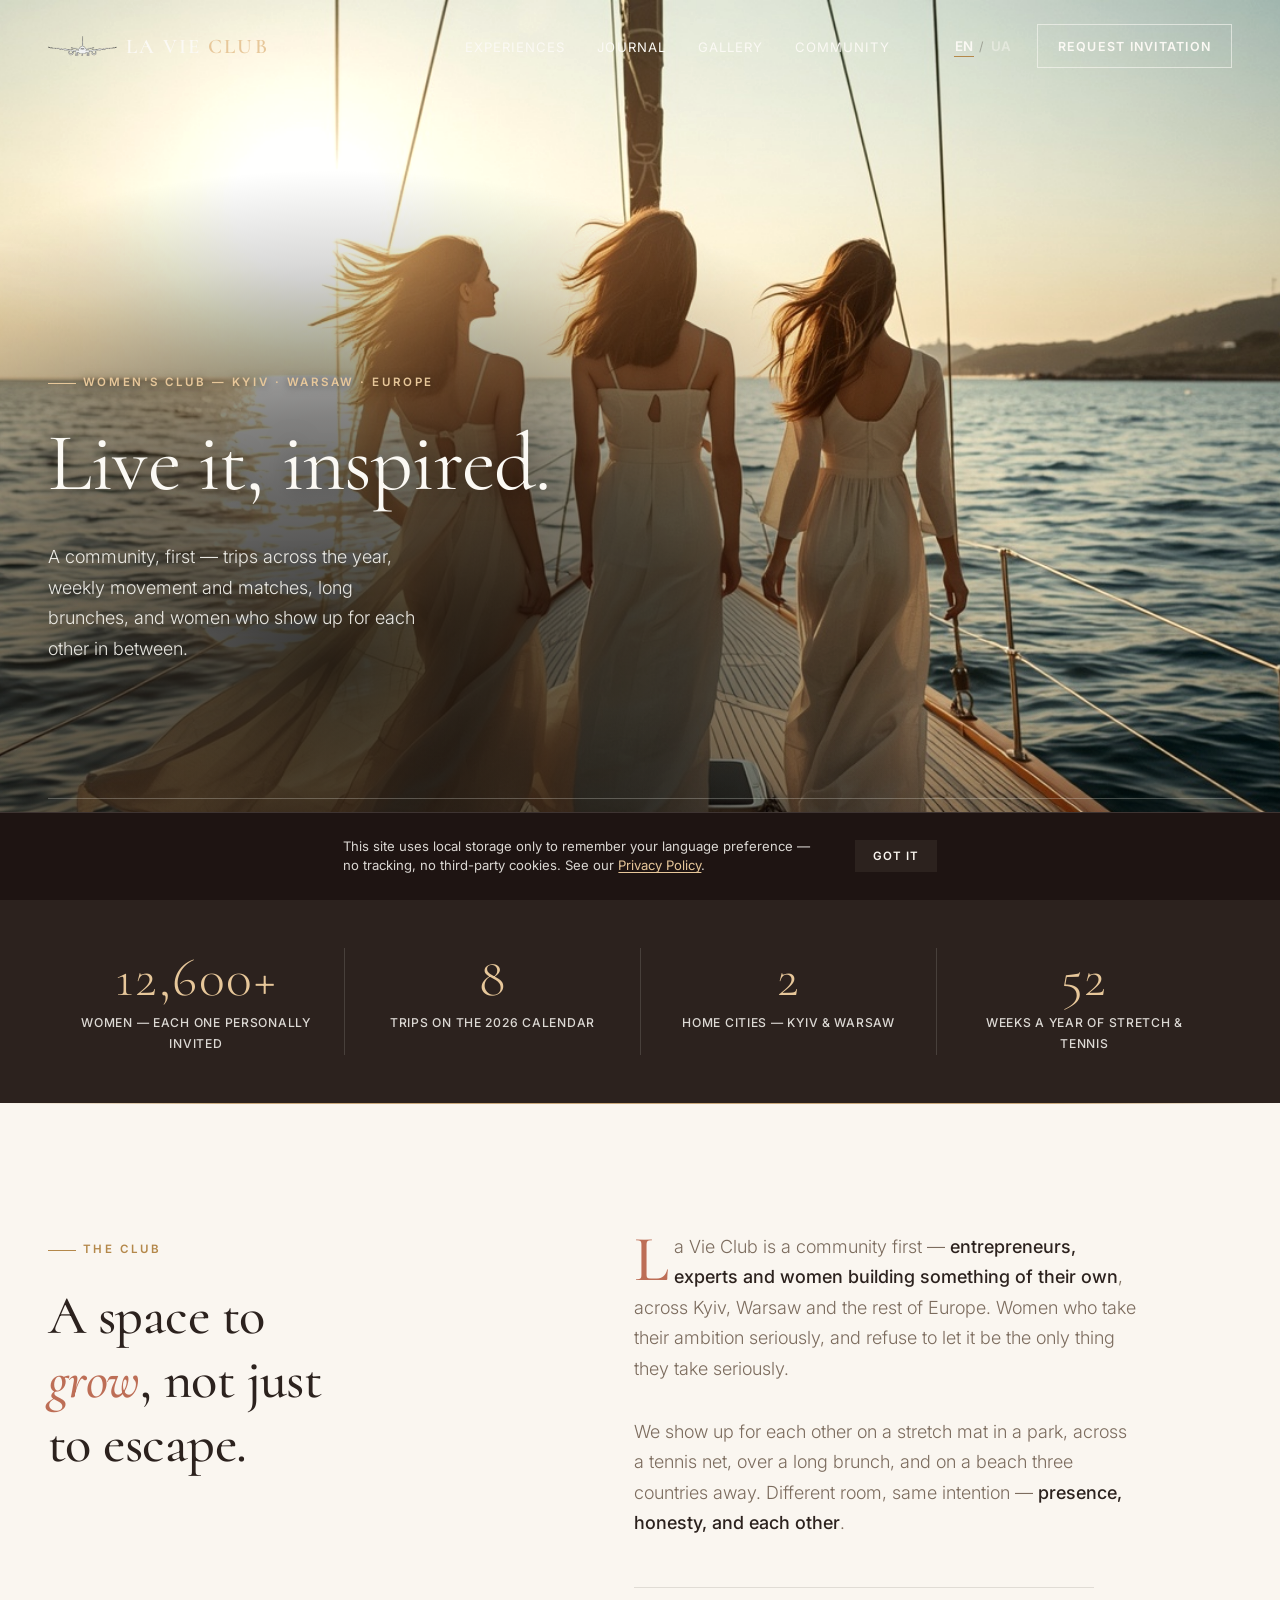
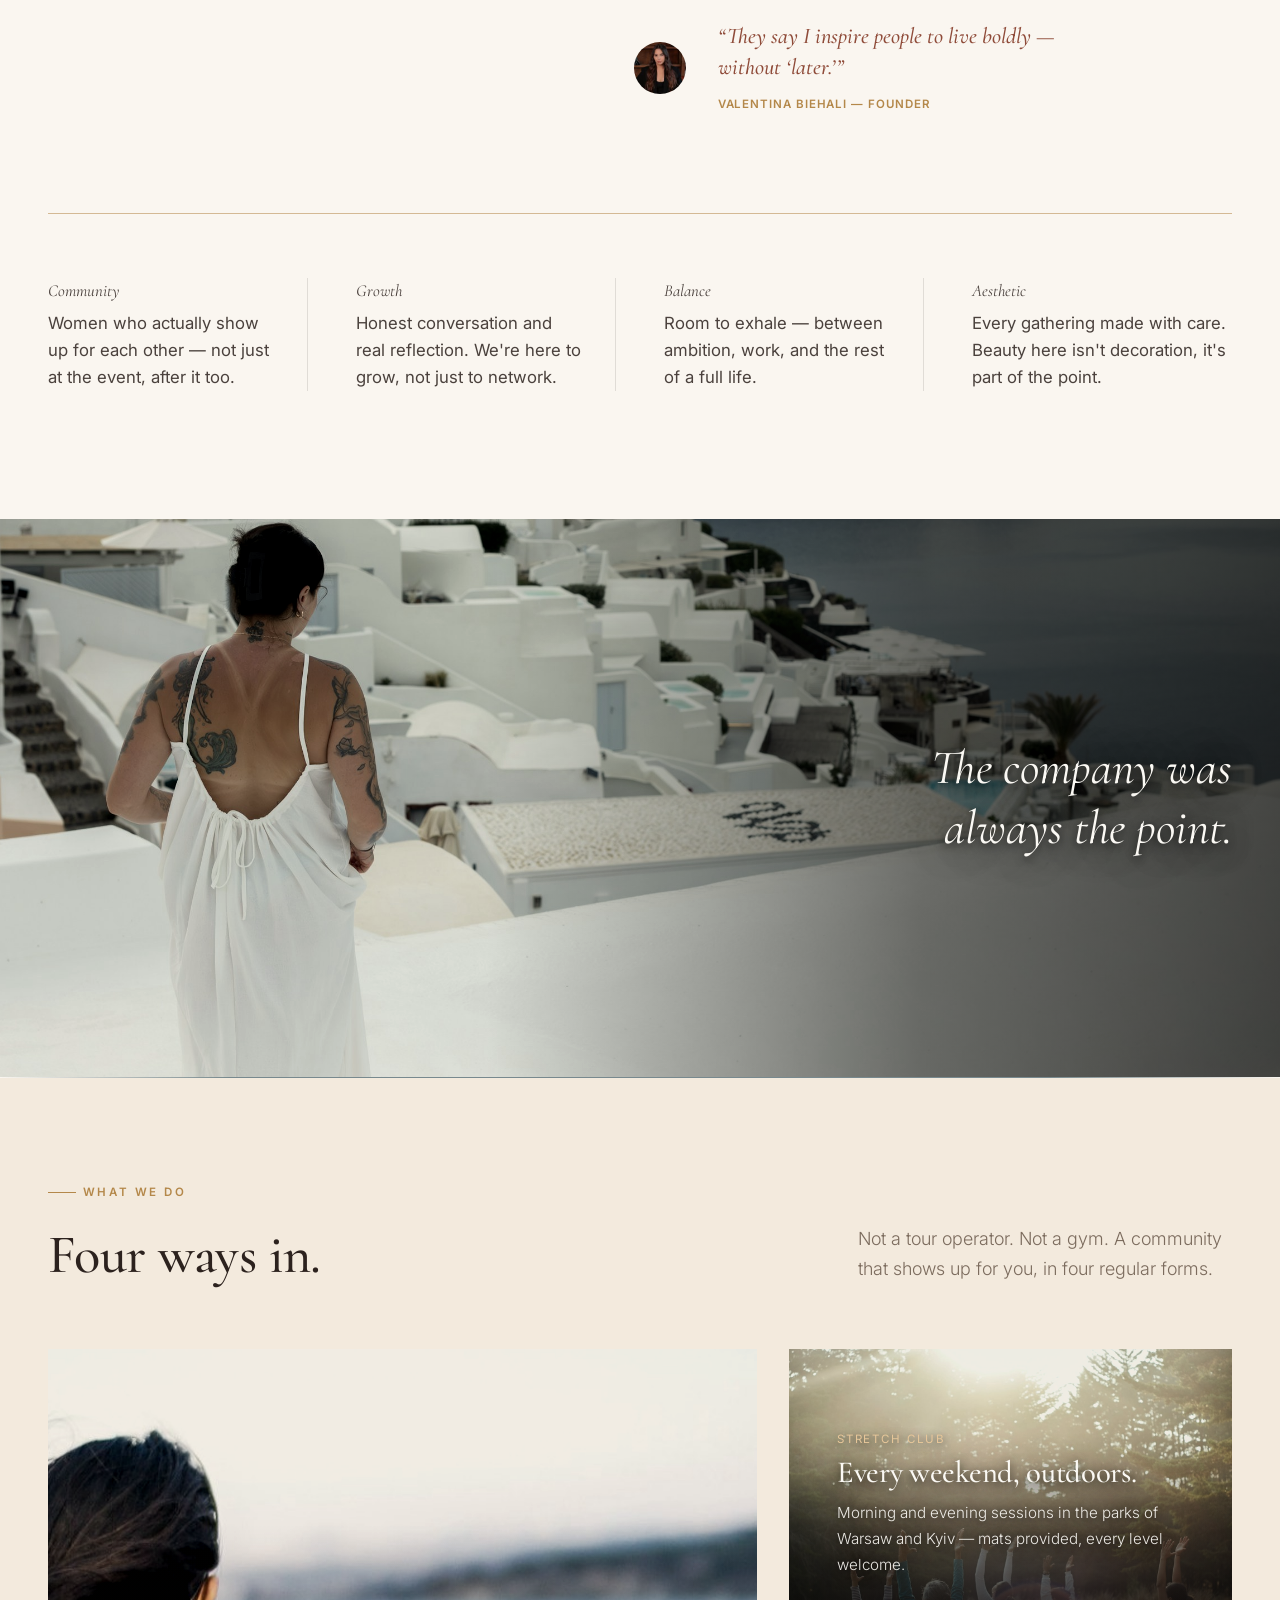
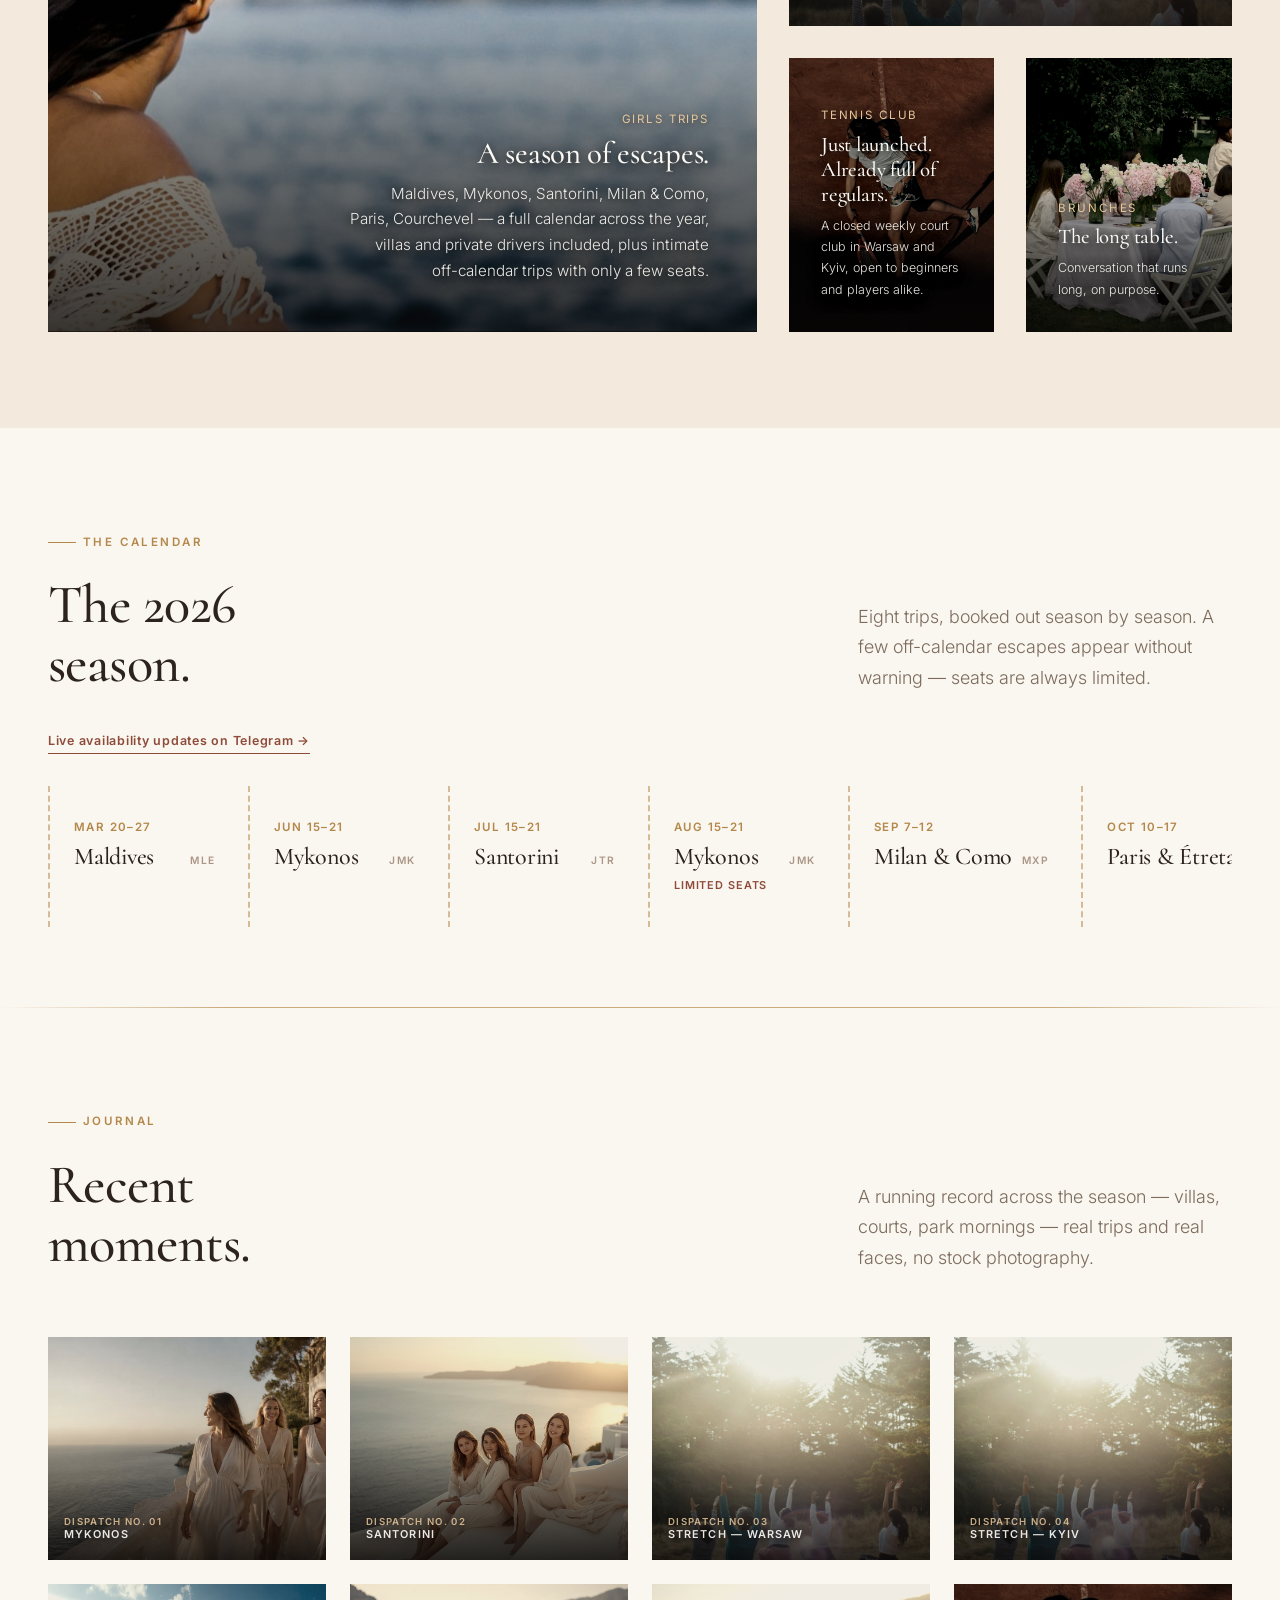
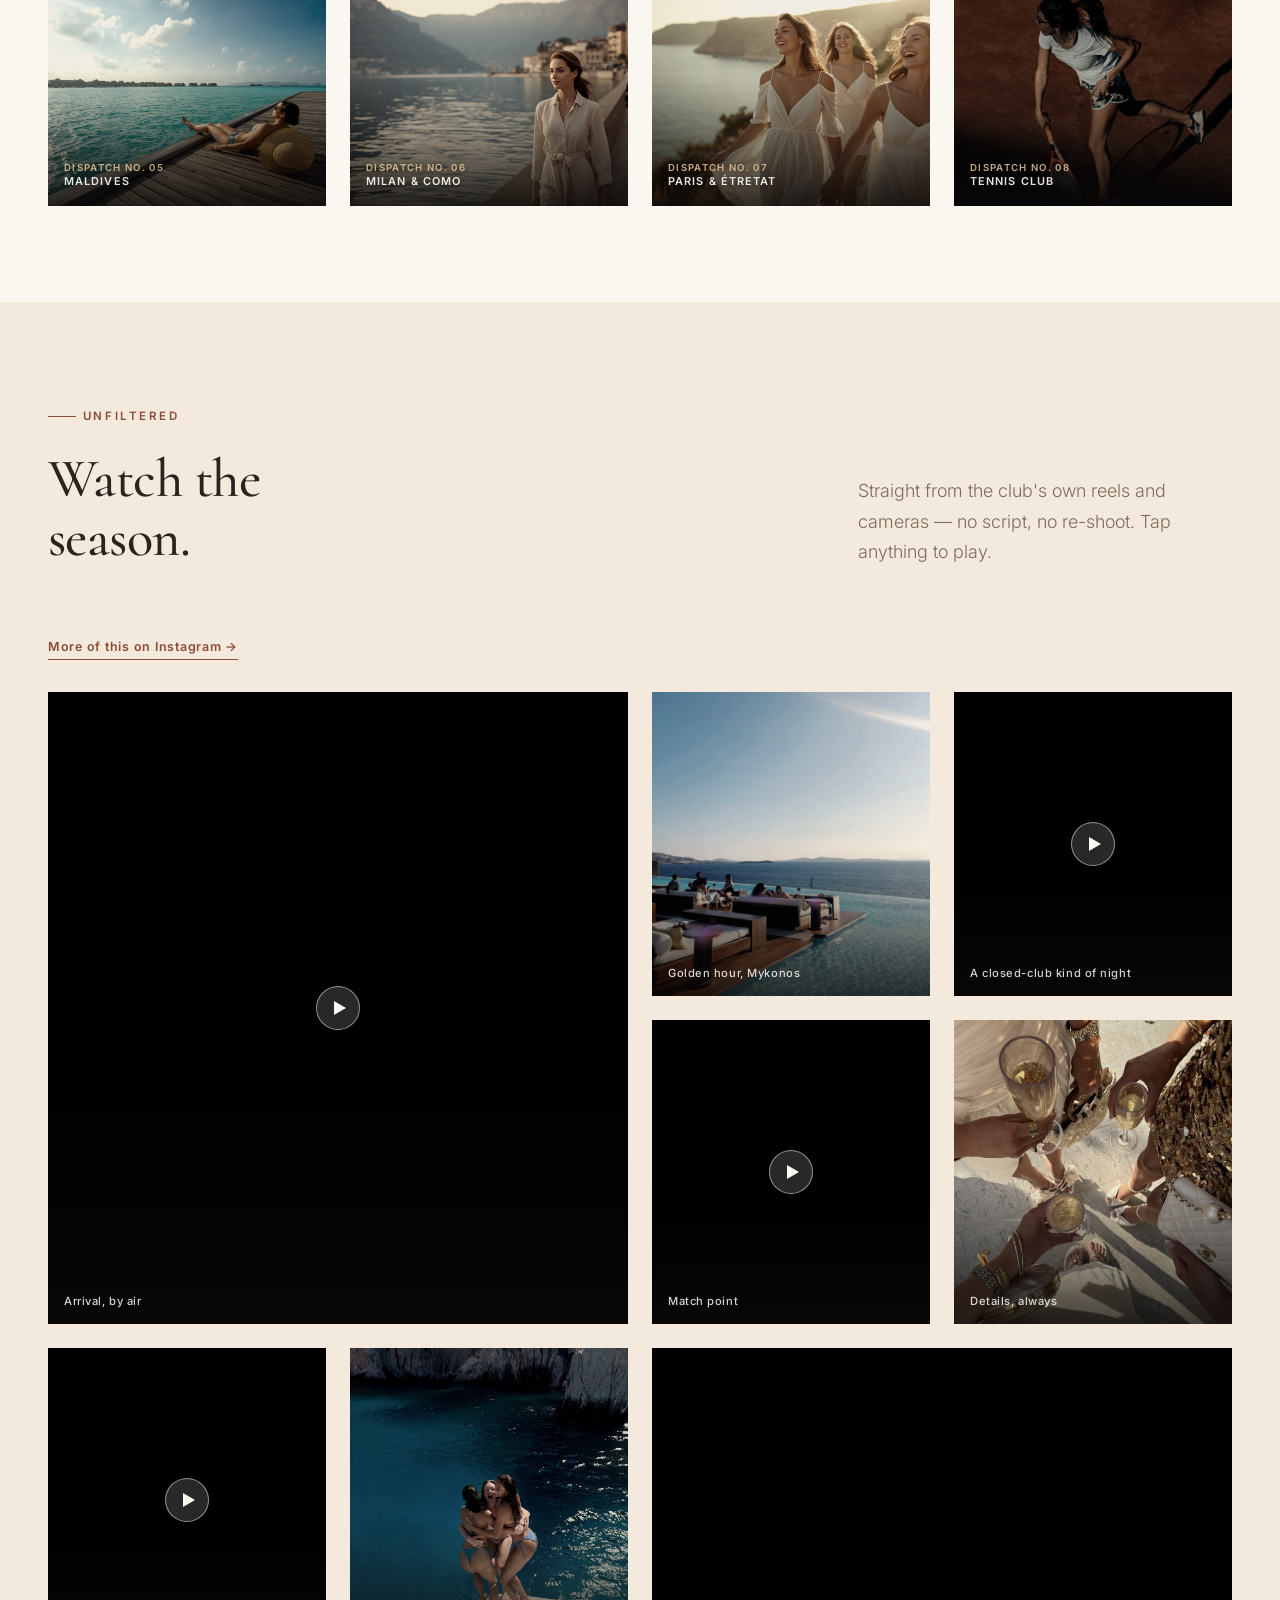
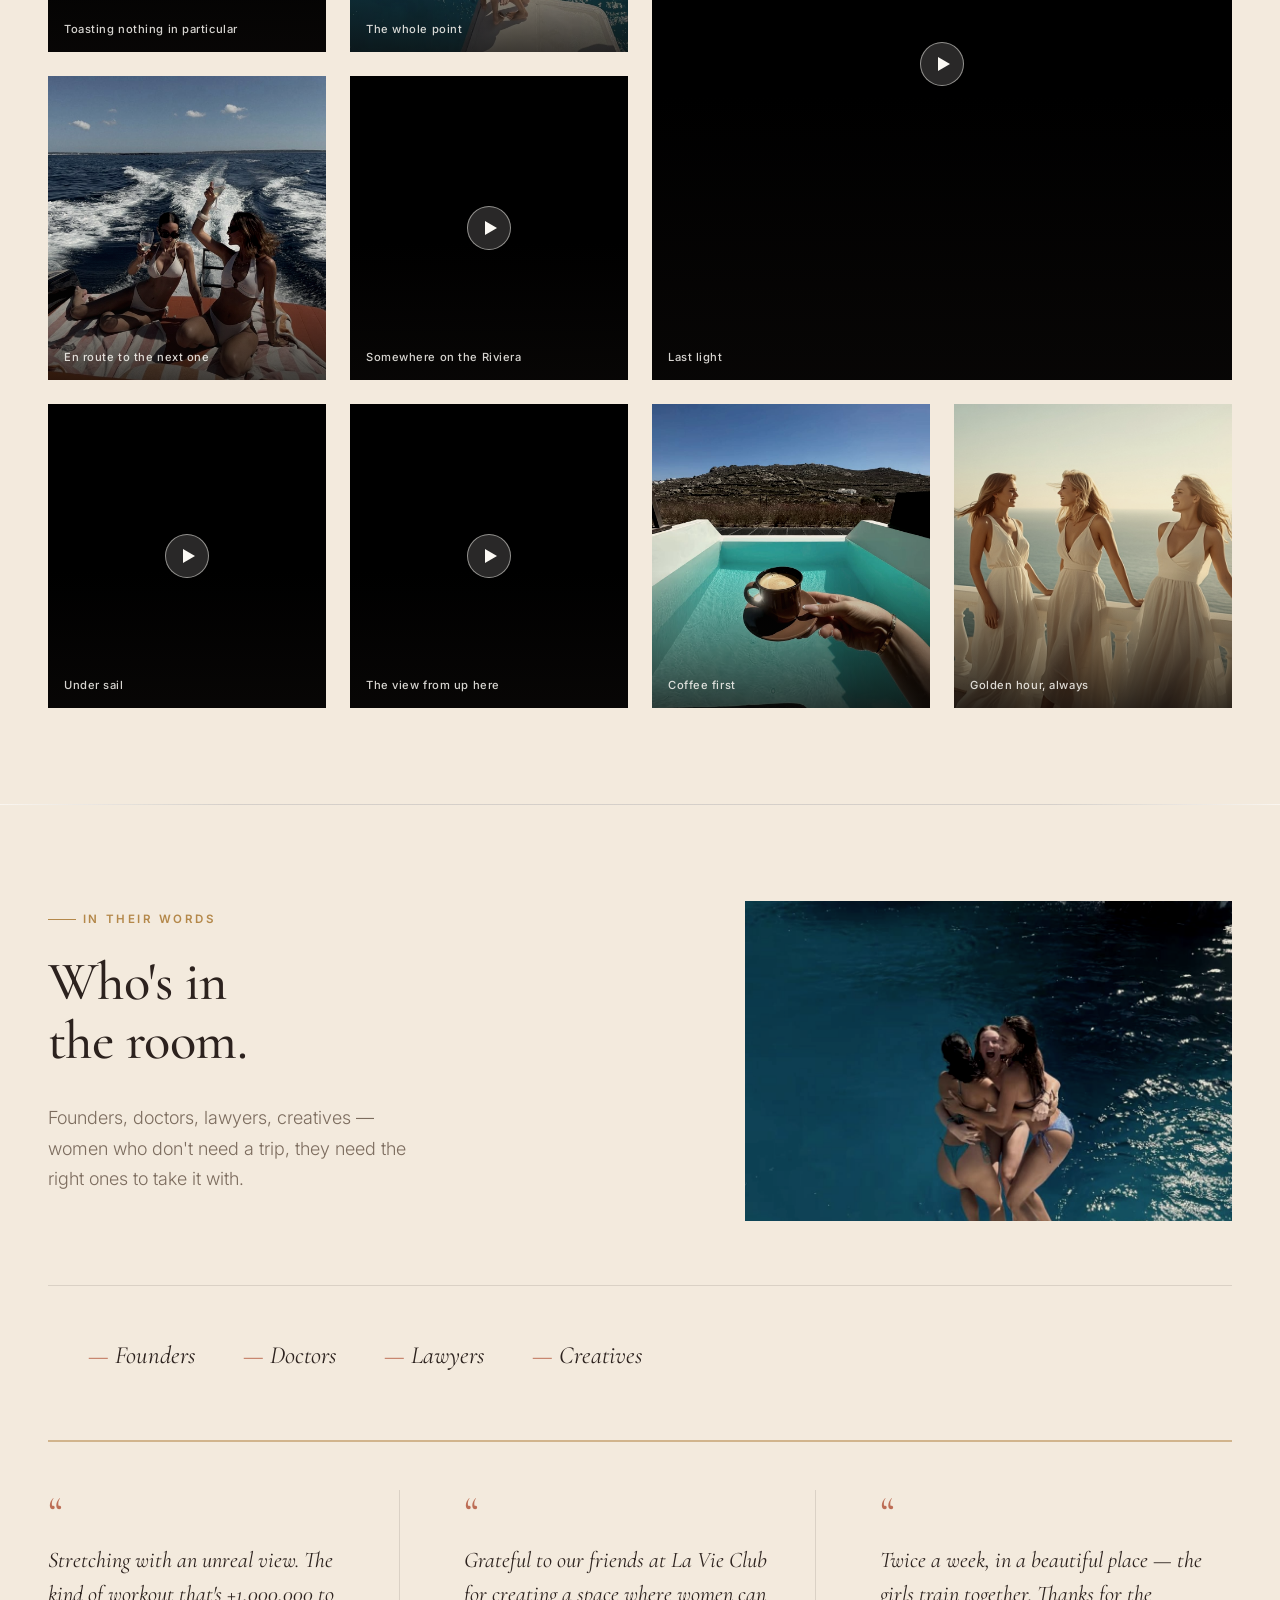
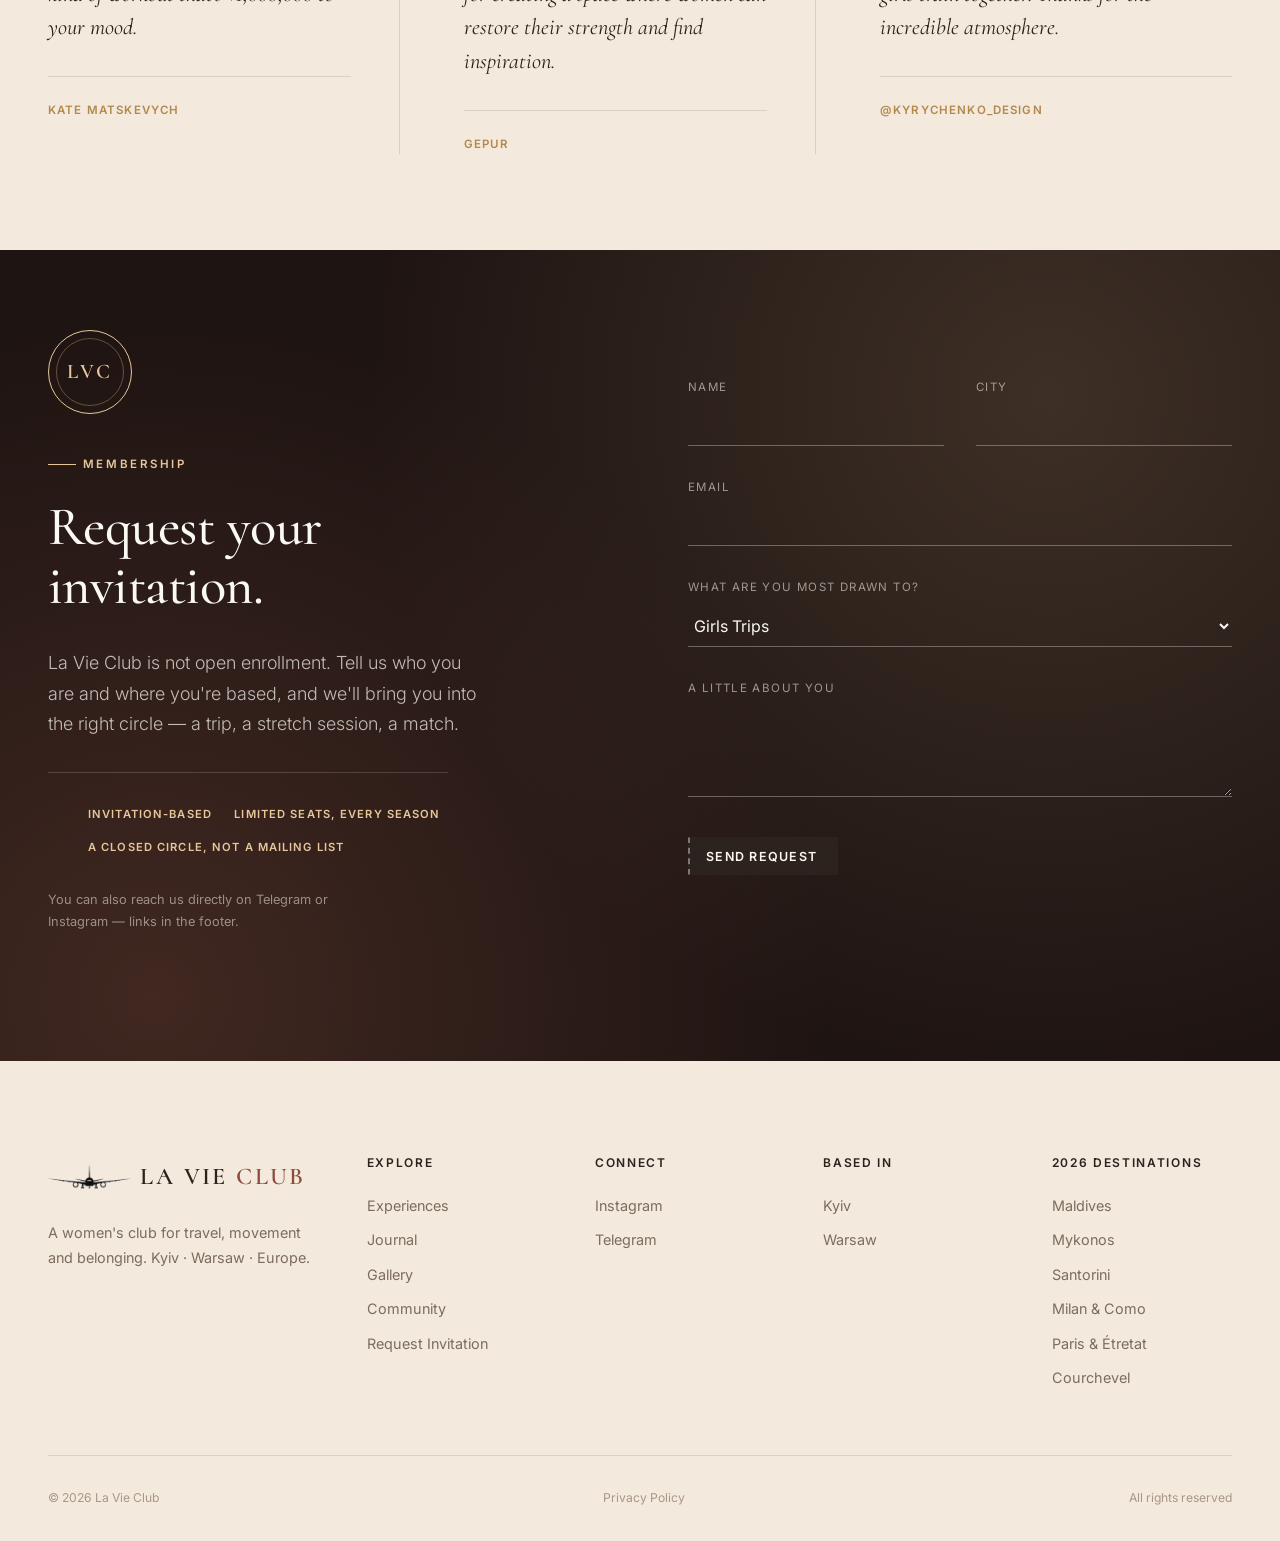
==== index.html @ d9280f55 "Replace placeholder testimonials with real quotes from public Instagram posts Sourced from three pub" ====
<!DOCTYPE html>
<html lang="en">
<head>
<meta charset="UTF-8">
<meta name="viewport" content="width=device-width, initial-scale=1.0">
<meta name="theme-color" content="#1E1412">
<title>La Vie Club — Women's Club for Travel, Movement & Belonging | Kyiv · Warsaw · Europe</title>
<meta name="description" content="La Vie Club is a private women's club for ambitious, style-conscious women across Kyiv, Warsaw and Europe — girls trips to Mykonos and the French Riviera, Stretch Club, Tennis Club and brunches. Request your invitation.">
<meta name="keywords" content="La Vie Club, women's club, girls trip, Mykonos travel, French Riviera trip, Stretch Club Warsaw, women's community Kyiv, women's travel club Europe">
<meta name="author" content="La Vie Club">
<link rel="canonical" href="https://lavieclub.com/">

<!-- Open Graph -->
<meta property="og:type" content="website">
<meta property="og:site_name" content="La Vie Club">
<meta property="og:title" content="La Vie Club — A Women's Club for Travel, Movement & Belonging">
<meta property="og:description" content="A private club for ambitious women across Kyiv, Warsaw and Europe. Girls trips, Stretch Club, Tennis Club, brunches — a life worth living, fully.">
<meta property="og:image" content="https://lavieclub.com/img/og-cover.jpg">
<meta property="og:image:width" content="1200">
<meta property="og:image:height" content="630">
<meta property="og:url" content="https://lavieclub.com/">
<meta property="og:locale" content="en_US">
<meta property="og:locale:alternate" content="uk_UA">

<!-- Twitter -->
<meta name="twitter:card" content="summary_large_image">
<meta name="twitter:title" content="La Vie Club — A Women's Club for Travel, Movement & Belonging">
<meta name="twitter:description" content="A private club for ambitious women across Kyiv, Warsaw and Europe. Girls trips, Stretch Club, Tennis Club, brunches.">
<meta name="twitter:image" content="https://lavieclub.com/img/og-cover.jpg">

<link rel="icon" type="image/png" href="img/favicon.png">

<link rel="preconnect" href="https://fonts.googleapis.com">
<link rel="preconnect" href="https://fonts.gstatic.com" crossorigin>
<link href="https://fonts.googleapis.com/css2?family=Cormorant:ital,wght@0,300;0,400;0,500;0,600;1,400;1,500&family=Inter:wght@300;400;500;600&display=swap" rel="stylesheet">
<link rel="stylesheet" href="assets/css/style.css">

<script type="application/ld+json">
{
  "@context": "https://schema.org",
  "@type": "Organization",
  "name": "La Vie Club",
  "url": "https://lavieclub.com/",
  "logo": "https://lavieclub.com/img/favicon.png",
  "image": "https://lavieclub.com/img/og-cover.jpg",
  "sameAs": [
    "https://www.instagram.com/lavie__club/",
    "https://t.me/lavietravel"
  ],
  "description": "A private women's club for travel, movement and community across Kyiv, Warsaw and Europe.",
  "areaServed": ["Kyiv", "Warsaw", "Europe"]
}
</script>
</head>
<body>

<div class="page-loader" id="pageLoader" aria-hidden="true">
  <img class="page-loader-mark" src="img/logo-mark.png" alt="">
</div>

<a class="sr-only" href="#main">Skip to content</a>

<header class="site-header is-hero-dark" id="siteHeader">
 <div class="header-inner">
  <a href="#main" class="logo"><img class="logo-mark" src="img/logo-mark.png" alt=""><span class="logo-text">LA VIE <em>CLUB</em></span></a>
  <div class="header-group">
    <nav class="main-nav">
      <ul class="nav-links">
        <li><a class="nav-link" href="#experiences" data-i18n="nav.experiences">Experiences</a></li>
        <li><a class="nav-link" href="#journal" data-i18n="nav.journal">Journal</a></li>
        <li><a class="nav-link" href="#gallery" data-i18n="nav.gallery">Gallery</a></li>
        <li><a class="nav-link" href="#community" data-i18n="nav.community">Community</a></li>
      </ul>
    </nav>
    <div class="header-right">
      <div class="lang-toggle">
        <button type="button" data-lang="en" class="active">EN</button>
        <span class="lang-sep">/</span>
        <button type="button" data-lang="ua">UA</button>
      </div>
      <a href="#join" class="btn magnetic" data-i18n="nav.join">Request Invitation</a>
      <button class="nav-toggle" id="navToggle" aria-label="Menu" aria-expanded="false"><span></span></button>
    </div>
  </div>
 </div>
</header>

<div class="mobile-nav" id="mobileNav">
  <a href="#experiences" data-i18n="nav.experiences">Experiences</a>
  <a href="#journal" data-i18n="nav.journal">Journal</a>
  <a href="#gallery" data-i18n="nav.gallery">Gallery</a>
  <a href="#community" data-i18n="nav.community">Community</a>
  <a href="#join" class="btn" data-i18n="nav.join">Request Invitation</a>
</div>

<main id="main">

  <!-- ============================ HERO ============================ -->
  <section class="hero">
    <div class="hero-media" id="heroMedia">
      <video id="heroVideo" class="hero-video" autoplay muted loop playsinline preload="auto" poster="img/hero-poster.jpg">
        <source media="(min-width: 769px)" src="img/video/beach-walk-friends-desktop.mp4" type="video/mp4">
        <source src="img/video/beach-walk-friends-mobile.mp4" type="video/mp4">
      </video>
      <img class="hero-photo" id="heroPhoto" src="img/hero-poster.jpg" alt="">
    </div>
    <div class="hero-content reveal-stagger">
      <p class="eyebrow reveal" style="--i:0" data-i18n="hero.eyebrow">Women's Club — Kyiv · Warsaw · Europe</p>
      <h1 class="reveal" style="--i:1" data-i18n="hero.headline">Live it, inspired.</h1>
      <p class="hero-sub reveal" style="--i:2" data-i18n="hero.sub">A community, first — trips across the year, weekly movement and matches, long brunches, and women who show up for each other in between.</p>
      <div class="hero-foot reveal" style="--i:3">
        <p class="hero-locations" data-i18n="hero.locations">Mykonos · Santorini · Maldives · Milan &amp; Como · Paris · Courchevel · Warsaw · Kyiv</p>
        <div class="scroll-cue"><span data-i18n="hero.scroll">Scroll</span><span class="line"></span></div>
      </div>
    </div>
  </section>

  <!-- ============================ STATS ============================ -->
  <section class="stats">
    <div class="wrap stats-row">
      <div class="stat reveal"><span class="stat-num">12,600+</span><span class="stat-label" data-i18n="stats.members">women in the community</span></div>
      <div class="stat reveal"><span class="stat-num">8</span><span class="stat-label" data-i18n="stats.trips">trips on the 2026 calendar</span></div>
      <div class="stat reveal"><span class="stat-num">2</span><span class="stat-label" data-i18n="stats.cities">home cities — Kyiv &amp; Warsaw</span></div>
      <div class="stat reveal"><span class="stat-num">52</span><span class="stat-label" data-i18n="stats.weeks">weeks a year of Stretch &amp; Tennis</span></div>
    </div>
  </section>

  <hr class="horizon">

  <!-- ============================ MANIFESTO ============================ -->
  <section class="manifesto">
    <div class="wrap manifesto-grid">
      <div class="manifesto-head reveal">
        <p class="eyebrow" data-i18n="manifesto.eyebrow">The Club</p>
        <h2 data-i18n="manifesto.heading">A space to <span class="italic accent">grow</span>, not just to escape.</h2>
      </div>
      <div class="manifesto-body">
        <p class="reveal" data-i18n="manifesto.p1">La Vie Club is a community first — <strong>entrepreneurs, experts and women building something of their own</strong>, across Kyiv, Warsaw and the rest of Europe. Women who take their ambition seriously, and refuse to let it be the only thing they take seriously.</p>
        <p class="reveal" data-i18n="manifesto.p2">We show up for each other on a stretch mat in a park, across a tennis net, over a long brunch, and on a beach three countries away. Different room, same intention — <strong>presence, honesty, and each other</strong>.</p>
        <div class="founder-note reveal">
          <img src="img/founder-valentina.jpg" alt="Valentina Biehali" loading="lazy" decoding="async">
          <div>
            <p class="founder-quote" data-i18n="manifesto.founderQuote">"They say I inspire people to live boldly — without 'later.'"</p>
            <span class="founder-name">Valentina Biehali <span data-i18n="manifesto.founderRole">— Founder</span></span>
          </div>
        </div>
      </div>
    </div>

    <div class="wrap">
      <div class="pillars reveal">
        <div class="pillar">
          <p class="pillar-label" data-i18n="manifesto.pillar1.label">Community</p>
          <p data-i18n="manifesto.pillar1.desc">Women who actually show up for each other — not just at the event, after it too.</p>
        </div>
        <div class="pillar">
          <p class="pillar-label" data-i18n="manifesto.pillar2.label">Growth</p>
          <p data-i18n="manifesto.pillar2.desc">Honest conversation and real reflection. We're here to grow, not just to network.</p>
        </div>
        <div class="pillar">
          <p class="pillar-label" data-i18n="manifesto.pillar3.label">Balance</p>
          <p data-i18n="manifesto.pillar3.desc">Room to exhale — between ambition, work, and the rest of a full life.</p>
        </div>
        <div class="pillar">
          <p class="pillar-label" data-i18n="manifesto.pillar4.label">Aesthetic</p>
          <p data-i18n="manifesto.pillar4.desc">Every gathering made with care. Beauty here isn't decoration, it's part of the point.</p>
        </div>
      </div>
    </div>
  </section>

  <!-- ============================ STATEMENT ============================ -->
  <section class="statement" id="statementSection">
    <img class="real-photo" id="statementPhoto" loading="lazy" decoding="async" src="img/statement-santorini.jpg" alt="">
    <div class="statement-inner">
      <p class="reveal" data-i18n="statement.line">The company was always the point.</p>
    </div>
  </section>

  <hr class="horizon dusk">

  <!-- ============================ EXPERIENCES ============================ -->
  <section class="experiences" id="experiences">
    <div class="wrap">
      <div class="section-head reveal">
        <div>
          <p class="eyebrow" data-i18n="experiences.eyebrow">What we do</p>
          <h2 data-i18n="experiences.heading">Four ways in.</h2>
        </div>
        <p class="lead" data-i18n="experiences.lead">Not a tour operator. Not a gym. A community that shows up for you, in four regular forms.</p>
      </div>

      <div class="exp-grid">
        <article class="exp-card exp-card--main reveal">
          <img class="real-photo" loading="lazy" decoding="async" src="img/exp-girlstrips.jpg" alt="" data-i18n-alt="exp.trips.alt">
          <div class="placeholder is-hidden"><span class="placeholder-label" data-i18n="exp.trips.photo">Photo pending — Mykonos, girls trip</span></div>
          <span class="exp-card-arrow" aria-hidden="true"></span>
          <div class="exp-card-body">
            <span class="exp-eyebrow" data-i18n="exp.trips.eyebrow">Girls Trips</span>
            <h3 data-i18n="exp.trips.title">A season of escapes.</h3>
            <p data-i18n="exp.trips.desc">Maldives, Mykonos, Santorini, Milan &amp; Como, Paris, Courchevel — a full calendar across the year, villas and private drivers included, plus intimate off-calendar trips with only a few seats.</p>
          </div>
        </article>

        <div class="exp-side">
          <article class="exp-card exp-card--a reveal">
            <img class="real-photo" loading="lazy" decoding="async" src="img/exp-stretch.jpg" alt="" data-i18n-alt="exp.stretch.alt">
            <span class="exp-card-arrow" aria-hidden="true"></span>
            <div class="exp-card-body">
              <span class="exp-eyebrow" data-i18n="exp.stretch.eyebrow">Stretch Club</span>
              <h3 data-i18n="exp.stretch.title">Every weekend, outdoors.</h3>
              <p data-i18n="exp.stretch.desc">Morning and evening sessions in the parks of Warsaw and Kyiv — mats provided, every level welcome.</p>
            </div>
          </article>

          <div class="exp-side-row">
            <article class="exp-card exp-card--b reveal">
              <img class="real-photo" loading="lazy" decoding="async" src="img/exp-tennis.jpg" alt="" data-i18n-alt="exp.tennis.alt">
              <span class="exp-card-arrow" aria-hidden="true"></span>
              <div class="exp-card-body">
                <span class="exp-eyebrow" data-i18n="exp.tennis.eyebrow">Tennis Club</span>
                <h3 data-i18n="exp.tennis.title">Just launched. Already full of regulars.</h3>
                <p data-i18n="exp.tennis.desc">A closed weekly court club in Warsaw and Kyiv, open to beginners and players alike.</p>
              </div>
            </article>

            <article class="exp-card exp-card--c reveal">
              <img class="real-photo" loading="lazy" decoding="async" src="img/exp-brunch.jpg" alt="" data-i18n-alt="exp.brunch.alt">
              <span class="exp-card-arrow" aria-hidden="true"></span>
              <div class="exp-card-body">
                <span class="exp-eyebrow" data-i18n="exp.brunch.eyebrow">Brunches</span>
                <h3 data-i18n="exp.brunch.title">The long table.</h3>
                <p data-i18n="exp.brunch.desc">Conversation that runs long, on purpose.</p>
              </div>
            </article>
          </div>
        </div>
      </div>
    </div>
  </section>

  <!-- ============================ SEASON ============================ -->
  <section class="season" id="season">
    <div class="wrap">
      <div class="section-head reveal">
        <div>
          <p class="eyebrow" data-i18n="season.eyebrow">The Calendar</p>
          <h2 data-i18n="season.heading">The 2026 season.</h2>
        </div>
        <p class="lead" data-i18n="season.lead">Eight trips, booked out season by season. A few off-calendar escapes appear without warning — seats are always limited.</p>
      </div>
      <div class="season-intro reveal">
        <a href="https://t.me/lavietravel" target="_blank" rel="noopener" class="season-cta" data-i18n="season.cta">Live availability on Telegram →</a>
      </div>

      <div class="season-strip">
        <div class="season-item reveal" data-end="2026-03-27">
          <div class="season-top"><span class="season-date" data-i18n="season.date1">Mar 20–27</span></div>
          <div class="season-name-row"><h4 data-i18n="season.name1">Maldives</h4><span class="season-code" aria-hidden="true">MLE</span></div>
        </div>
        <div class="season-item reveal" data-end="2026-06-21">
          <div class="season-top"><span class="season-date" data-i18n="season.date2">Jun 15–21</span></div>
          <div class="season-name-row"><h4 data-i18n="season.name2">Mykonos</h4><span class="season-code" aria-hidden="true">JMK</span></div>
        </div>
        <div class="season-item reveal" data-end="2026-07-21">
          <div class="season-top"><span class="season-date" data-i18n="season.date3">Jul 15–21</span></div>
          <div class="season-name-row"><h4 data-i18n="season.name3">Santorini</h4><span class="season-code" aria-hidden="true">JTR</span></div>
        </div>
        <div class="season-item reveal" data-end="2026-08-21">
          <div class="season-top"><span class="season-date" data-i18n="season.date4">Aug 15–21</span></div>
          <div class="season-name-row"><h4 data-i18n="season.name4">Mykonos</h4><span class="season-code" aria-hidden="true">JMK</span></div>
          <span class="season-tag" data-i18n="season.limited">Limited seats</span>
        </div>
        <div class="season-item reveal" data-end="2026-09-12">
          <div class="season-top"><span class="season-date" data-i18n="season.date5">Sep 7–12</span></div>
          <div class="season-name-row"><h4 data-i18n="season.name5">Milan &amp; Como</h4><span class="season-code" aria-hidden="true">MXP</span></div>
        </div>
        <div class="season-item reveal" data-end="2026-10-17">
          <div class="season-top"><span class="season-date" data-i18n="season.date6">Oct 10–17</span></div>
          <div class="season-name-row"><h4 data-i18n="season.name6">Paris &amp; Étretat</h4><span class="season-code" aria-hidden="true">CDG</span></div>
        </div>
        <div class="season-item reveal" data-end="2026-10-27">
          <div class="season-top"><span class="season-date" data-i18n="season.date7">Oct 20–27</span></div>
          <div class="season-name-row"><h4 data-i18n="season.name7">Maldives</h4><span class="season-code" aria-hidden="true">MLE</span></div>
        </div>
        <div class="season-item reveal" data-end="2026-12-18">
          <div class="season-top"><span class="season-date" data-i18n="season.date8">Dec 14–18</span></div>
          <div class="season-name-row"><h4 data-i18n="season.name8">Courchevel</h4><span class="season-code" aria-hidden="true">CVF</span></div>
        </div>
      </div>
    </div>
  </section>

  <hr class="horizon">

  <!-- ============================ JOURNAL ============================ -->
  <section class="journal" id="journal">
    <div class="wrap">
      <div class="section-head reveal">
        <div>
          <p class="eyebrow" data-i18n="journal.eyebrow">Journal</p>
          <h2 data-i18n="journal.heading">Recent moments.</h2>
        </div>
        <p class="lead" data-i18n="journal.lead">A running record across the season — villas, courts, park mornings — real trips and real faces, no stock photography.</p>
      </div>

      <div class="bento">
        <div class="bento-item b-1 reveal"><img class="real-photo" loading="lazy" decoding="async" src="img/journal-mykonos.jpg" alt="" data-i18n-alt="journal.alt1"><span class="bento-dispatch" data-i18n="journal.dispatch1">Dispatch No. 01</span><span class="bento-tag" data-i18n="journal.tag1">Mykonos</span></div>
        <div class="bento-item b-2 reveal"><img class="real-photo" loading="lazy" decoding="async" src="img/journal-santorini.jpg" alt="" data-i18n-alt="journal.alt2"><span class="bento-dispatch" data-i18n="journal.dispatch2">Dispatch No. 02</span><span class="bento-tag" data-i18n="journal.tag2">Santorini</span></div>
        <div class="bento-item b-3 reveal"><img class="real-photo" loading="lazy" decoding="async" src="img/exp-stretch.jpg" alt="" data-i18n-alt="journal.alt3"><span class="bento-dispatch" data-i18n="journal.dispatch3">Dispatch No. 03</span><span class="bento-tag" data-i18n="journal.tag3">Stretch — Warsaw</span></div>
        <div class="bento-item b-4 reveal"><img class="real-photo" loading="lazy" decoding="async" src="img/exp-stretch.jpg" alt="" data-i18n-alt="journal.alt4"><span class="bento-dispatch" data-i18n="journal.dispatch4">Dispatch No. 04</span><span class="bento-tag" data-i18n="journal.tag4">Stretch — Kyiv</span></div>
        <div class="bento-item b-5 reveal"><img class="real-photo" loading="lazy" decoding="async" src="img/journal-maldives.jpg" alt="" data-i18n-alt="journal.alt5"><span class="bento-dispatch" data-i18n="journal.dispatch5">Dispatch No. 05</span><span class="bento-tag" data-i18n="journal.tag5">Maldives</span></div>
        <div class="bento-item b-6 reveal"><img class="real-photo" loading="lazy" decoding="async" src="img/journal-milan-como.jpg" alt="" data-i18n-alt="journal.alt6"><span class="bento-dispatch" data-i18n="journal.dispatch6">Dispatch No. 06</span><span class="bento-tag" data-i18n="journal.tag6">Milan &amp; Como</span></div>
        <div class="bento-item b-7 reveal"><img class="real-photo" loading="lazy" decoding="async" src="img/journal-paris-etretat.jpg" alt="" data-i18n-alt="journal.alt7"><span class="bento-dispatch" data-i18n="journal.dispatch7">Dispatch No. 07</span><span class="bento-tag" data-i18n="journal.tag7">Paris &amp; Étretat</span></div>
        <div class="bento-item b-8 reveal"><img class="real-photo" loading="lazy" decoding="async" src="img/exp-tennis.jpg" alt="" data-i18n-alt="journal.alt8"><span class="bento-dispatch" data-i18n="journal.dispatch8">Dispatch No. 08</span><span class="bento-tag" data-i18n="journal.tag8">Tennis Club</span></div>
      </div>
    </div>
  </section>

  <!-- ============================ GALLERY ============================ -->
  <section class="gallery" id="gallery">
    <div class="wrap">
      <div class="section-head reveal">
        <div>
          <p class="eyebrow" data-i18n="gallery.eyebrow">Unfiltered</p>
          <h2 data-i18n="gallery.heading">Watch the season.</h2>
        </div>
        <p class="lead" data-i18n="gallery.lead">Straight from the club's own reels and cameras — no script, no re-shoot. Tap anything to play.</p>
      </div>

      <a href="https://www.instagram.com/lavie__club/" target="_blank" rel="noopener" class="season-cta gallery-cta reveal" data-i18n="gallery.more">More of this on Instagram →</a>

      <div class="gallery-grid">
        <button class="gallery-item" data-type="video" data-src="img/video/helicopter.mp4" data-caption="gallery.cap1" type="button">
          <video muted playsinline preload="metadata" src="img/video/helicopter.mp4#t=1"></video>
          <span class="gallery-play" aria-hidden="true"></span>
          <span class="gallery-tag" data-i18n="gallery.cap1">Arrival, by air</span>
        </button>
        <button class="gallery-item" data-type="photo" data-src="img/moment-poolbar.jpg" data-caption="gallery.cap2" type="button">
          <img class="real-photo" loading="lazy" decoding="async" src="img/moment-poolbar.jpg" alt="" data-i18n-alt="gallery.alt2">
          <span class="gallery-tag" data-i18n="gallery.cap2">Golden hour, Mykonos</span>
        </button>
        <button class="gallery-item" data-type="video" data-src="img/video/fireworks.mp4" data-caption="gallery.cap3" type="button">
          <video muted playsinline preload="metadata" src="img/video/fireworks.mp4#t=2"></video>
          <span class="gallery-play" aria-hidden="true"></span>
          <span class="gallery-tag" data-i18n="gallery.cap3">A closed-club kind of night</span>
        </button>
        <button class="gallery-item" data-type="video" data-src="img/video/tennis.mp4" data-caption="gallery.cap4" type="button">
          <video muted playsinline preload="metadata" src="img/video/tennis.mp4#t=1"></video>
          <span class="gallery-play" aria-hidden="true"></span>
          <span class="gallery-tag" data-i18n="gallery.cap4">Match point</span>
        </button>
        <button class="gallery-item" data-type="photo" data-src="img/moment-flatlay.jpg" data-caption="gallery.cap5" type="button">
          <img class="real-photo" loading="lazy" decoding="async" src="img/moment-flatlay.jpg" alt="" data-i18n-alt="gallery.alt5">
          <span class="gallery-tag" data-i18n="gallery.cap5">Details, always</span>
        </button>
        <button class="gallery-item" data-type="video" data-src="img/video/champagne.mp4" data-caption="gallery.cap6" type="button">
          <video muted playsinline preload="metadata" src="img/video/champagne.mp4#t=1"></video>
          <span class="gallery-play" aria-hidden="true"></span>
          <span class="gallery-tag" data-i18n="gallery.cap6">Toasting nothing in particular</span>
        </button>
        <button class="gallery-item" data-type="photo" data-src="img/moment-embrace.jpg" data-caption="gallery.cap7" type="button">
          <img class="real-photo" loading="lazy" decoding="async" src="img/moment-embrace.jpg" alt="" data-i18n-alt="gallery.alt7">
          <span class="gallery-tag" data-i18n="gallery.cap7">The whole point</span>
        </button>
        <button class="gallery-item" data-type="video" data-src="img/video/sunset-pool.mp4" data-caption="gallery.cap8" type="button">
          <video muted playsinline preload="metadata" src="img/video/sunset-pool.mp4#t=1"></video>
          <span class="gallery-play" aria-hidden="true"></span>
          <span class="gallery-tag" data-i18n="gallery.cap8">Last light</span>
        </button>
        <button class="gallery-item" data-type="photo" data-src="img/moment-speedboat.jpg" data-caption="gallery.cap9" type="button">
          <img class="real-photo" loading="lazy" decoding="async" src="img/moment-speedboat.jpg" alt="" data-i18n-alt="gallery.alt9">
          <span class="gallery-tag" data-i18n="gallery.cap9">En route to the next one</span>
        </button>
        <button class="gallery-item" data-type="video" data-src="img/video/terrace.mp4" data-caption="gallery.cap10" type="button">
          <video muted playsinline preload="metadata" src="img/video/terrace.mp4#t=1"></video>
          <span class="gallery-play" aria-hidden="true"></span>
          <span class="gallery-tag" data-i18n="gallery.cap10">Somewhere on the Riviera</span>
        </button>
        <button class="gallery-item" data-type="video" data-src="img/video/sailing.mp4" data-caption="gallery.cap11" type="button">
          <video muted playsinline preload="metadata" src="img/video/sailing.mp4#t=1"></video>
          <span class="gallery-play" aria-hidden="true"></span>
          <span class="gallery-tag" data-i18n="gallery.cap11">Under sail</span>
        </button>
        <button class="gallery-item" data-type="video" data-src="img/video/helicopter-pov.mp4" data-caption="gallery.cap12" type="button">
          <video muted playsinline preload="metadata" src="img/video/helicopter-pov.mp4#t=1"></video>
          <span class="gallery-play" aria-hidden="true"></span>
          <span class="gallery-tag" data-i18n="gallery.cap12">The view from up here</span>
        </button>
        <button class="gallery-item" data-type="photo" data-src="img/moment-poolcoffee.jpg" data-caption="gallery.cap13" type="button">
          <img class="real-photo" loading="lazy" decoding="async" src="img/moment-poolcoffee.jpg" alt="" data-i18n-alt="gallery.alt13">
          <span class="gallery-tag" data-i18n="gallery.cap13">Coffee first</span>
        </button>
        <button class="gallery-item" data-type="photo" data-src="img/spare-terrace-laugh.jpg" data-caption="gallery.cap14" type="button">
          <img class="real-photo" loading="lazy" decoding="async" src="img/spare-terrace-laugh.jpg" alt="" data-i18n-alt="gallery.alt14">
          <span class="gallery-tag" data-i18n="gallery.cap14">Golden hour, always</span>
        </button>
      </div>
    </div>
  </section>

  <div class="lightbox" id="lightbox">
    <button class="lightbox-close" id="lightboxClose" aria-label="Close" type="button">&times;</button>
    <div class="lightbox-stage" id="lightboxStage"></div>
  </div>

  <hr class="horizon ink">

  <!-- ============================ COMMUNITY ============================ -->
  <section class="community" id="community">
    <div class="wrap">
      <div class="community-top">
        <div class="section-head reveal">
          <div>
            <p class="eyebrow" data-i18n="community.eyebrow">In their words</p>
            <h2 data-i18n="community.heading">Who's in the room.</h2>
          </div>
          <p class="lead" data-i18n="community.lead">Founders, doctors, lawyers, creatives — women who don't need a trip, they need the right ones to take it with.</p>
        </div>
        <div class="community-photo reveal">
          <img class="real-photo" loading="lazy" decoding="async" src="img/moment-embrace.jpg" alt="" data-i18n-alt="community.photoAlt">
        </div>
      </div>

      <ul class="community-roles reveal">
        <li data-i18n="community.role1">Founders</li>
        <li data-i18n="community.role2">Doctors</li>
        <li data-i18n="community.role3">Lawyers</li>
        <li data-i18n="community.role4">Creatives</li>
      </ul>

      <!-- Real testimonials, sourced from public Instagram posts tagging @la.vie_club. -->
      <div class="testimonials-grid reveal">
        <div class="testimonial">
          <span class="quote-mark" aria-hidden="true">&#8220;</span>
          <p data-i18n="community.quote1">Stretching with an unreal view. The kind of workout that's +1,000,000 to your mood.</p>
          <span class="testimonial-name" data-i18n="community.name1">Kate Matskevych</span>
        </div>
        <div class="testimonial">
          <span class="quote-mark" aria-hidden="true">&#8220;</span>
          <p data-i18n="community.quote2">Grateful to our friends at La Vie Club for creating a space where women can restore their strength and find inspiration.</p>
          <span class="testimonial-name" data-i18n="community.name2">GEPUR</span>
        </div>
        <div class="testimonial">
          <span class="quote-mark" aria-hidden="true">&#8220;</span>
          <p data-i18n="community.quote3">Twice a week, in a beautiful place — the girls train together. Thanks for the incredible atmosphere.</p>
          <span class="testimonial-name" data-i18n="community.name3">@kyrychenko_design</span>
        </div>
      </div>
    </div>
  </section>

  <!-- ============================ JOIN ============================ -->
  <section class="join" id="join">
    <div class="wrap join-grid">
      <div class="join-intro reveal">
        <div class="seal" aria-hidden="true"><span>LVC</span></div>
        <p class="eyebrow" data-i18n="join.eyebrow">Membership</p>
        <h2 data-i18n="join.heading">Request your invitation.</h2>
        <p class="join-sub" data-i18n="join.sub">La Vie Club is not open enrollment. Tell us who you are and where you're based, and we'll bring you into the right circle — a trip, a stretch session, a match.</p>
        <ul class="join-rules">
          <li data-i18n="join.rule1">Invitation-based</li>
          <li data-i18n="join.rule2">Limited seats, every season</li>
          <li data-i18n="join.rule3">A closed circle, not a mailing list</li>
        </ul>
        <p class="form-note" style="margin-top:2rem;" data-i18n="join.note">You can also reach us directly on Telegram or Instagram — links in the footer.</p>
      </div>

      <form class="invite-form reveal" id="inviteForm">
        <div class="form-row">
          <div class="field">
            <label for="fname" data-i18n="join.name">Name</label>
            <input id="fname" name="name" type="text" required>
          </div>
          <div class="field">
            <label for="fcity" data-i18n="join.city">City</label>
            <input id="fcity" name="city" type="text" required>
          </div>
        </div>
        <div class="field">
          <label for="femail" data-i18n="join.email">Email</label>
          <input id="femail" name="email" type="email" required>
        </div>
        <div class="field">
          <label for="finterest" data-i18n="join.interest">What are you most drawn to?</label>
          <select id="finterest" name="interest">
            <option data-i18n="join.opt1">Girls Trips</option>
            <option data-i18n="join.opt2">Stretch Club</option>
            <option data-i18n="join.opt3">Tennis Club</option>
            <option data-i18n="join.opt4">Brunches</option>
          </select>
        </div>
        <div class="field">
          <label for="fabout" data-i18n="join.about">A little about you</label>
          <textarea id="fabout" name="about" placeholder=""></textarea>
        </div>
        <button type="submit" class="btn btn-solid btn-ticket magnetic" style="align-self:flex-start;margin-top:0.5rem;" data-i18n="join.submit">Send Request</button>
      </form>
    </div>
  </section>
</main>

<footer class="site-footer">
  <div class="wrap">
    <div class="footer-grid">
      <div>
        <div class="footer-logo"><img class="logo-mark" src="img/logo-mark.png" alt=""><span class="logo-text">LA VIE <em>CLUB</em></span></div>
        <p class="footer-tag" data-i18n="footer.tag">A women's club for travel, movement and belonging. Kyiv · Warsaw · Europe.</p>
      </div>
      <div class="footer-col">
        <h4 data-i18n="footer.explore">Explore</h4>
        <ul>
          <li><a href="#experiences" data-i18n="nav.experiences">Experiences</a></li>
          <li><a href="#journal" data-i18n="nav.journal">Journal</a></li>
          <li><a href="#gallery" data-i18n="nav.gallery">Gallery</a></li>
          <li><a href="#community" data-i18n="nav.community">Community</a></li>
          <li><a href="#join" data-i18n="nav.join">Request Invitation</a></li>
        </ul>
      </div>
      <div class="footer-col">
        <h4 data-i18n="footer.connect">Connect</h4>
        <ul>
          <li><a href="https://www.instagram.com/lavie__club/" target="_blank" rel="noopener">Instagram</a></li>
          <li><a href="https://t.me/lavietravel" target="_blank" rel="noopener">Telegram</a></li>
        </ul>
      </div>
      <div class="footer-col">
        <h4 data-i18n="footer.based">Based in</h4>
        <ul>
          <li>Kyiv</li>
          <li>Warsaw</li>
        </ul>
      </div>
      <div class="footer-col">
        <h4 data-i18n="footer.destinations">2026 Destinations</h4>
        <ul>
          <li><a href="#season" data-i18n="season.name1">Maldives</a></li>
          <li><a href="#season" data-i18n="season.name2">Mykonos</a></li>
          <li><a href="#season" data-i18n="season.name3">Santorini</a></li>
          <li><a href="#season" data-i18n="season.name5">Milan &amp; Como</a></li>
          <li><a href="#season" data-i18n="season.name6">Paris &amp; Étretat</a></li>
          <li><a href="#season" data-i18n="season.name8">Courchevel</a></li>
        </ul>
      </div>
    </div>
    <div class="footer-bottom">
      <span>&copy; 2026 La Vie Club</span>
      <span><a href="privacy.html" data-i18n="footer.privacy">Privacy Policy</a></span>
      <span data-i18n="footer.rights">All rights reserved</span>
    </div>
  </div>
</footer>

<div class="cookie-notice" id="cookieNotice" role="region" aria-label="Cookie notice">
  <p data-i18n="cookie.text">This site uses local storage only to remember your language preference — no tracking, no third-party cookies. See our <a href="privacy.html">Privacy Policy</a>.</p>
  <button type="button" class="btn btn-solid" id="cookieAccept" data-i18n="cookie.accept">Got it</button>
</div>

<button type="button" class="to-top" id="toTop" aria-label="Back to top">
  <span aria-hidden="true">&uarr;</span>
</button>

<script src="assets/js/main.js"></script>
</body>
</html>
---- assets/css/style.css ----
/* ==========================================================================
   LA VIE CLUB — design tokens, v2
   Rebuilt after reading the brand's real posts (season calendar, Stretch
   Club, the Tennis Club launch, their own manifesto). Real voice is warm,
   direct, sisterhood-first — "жіноча енергія", sun, skin, golden hour.
   v1's cool blue-grey read as corporate, not feminine. Primary accent is
   now a dusty terracotta-rose (sunset light, warmth), aegean demoted to a
   rare grounding note. Brass stays for hairlines/labels only.
   ========================================================================== */
:root{
  --base:        #FAF6F0;   /* clean, light cream — dear paper, not tan */
  --surface:     #F3EADD;   /* soft sand — section background */
  --surface-2:   #EADBC7;   /* deeper sand, for cards on surface */
  --ink:         #2C221E;   /* soft coffee-graphite — primary text */
  --stone:       #7C6C5E;   /* warm taupe — secondary text */
  --stone-quiet: #AB9686;   /* faint text, captions on light */
  --rose:        #BD6E56;   /* dusty terracotta-rose — primary accent, warmth */
  --rose-deep:   #8F4B39;   /* deeper rose, hovers/emphasis */
  --aegean:      #3E5A63;   /* sea — rare grounding accent, used sparingly */
  --brass:       #B4884A;   /* antique brass — hairlines, labels, metal */
  --brass-soft:  #E7C79A;   /* pale brass for dark backgrounds */
  --deep:        #1E1412;   /* rich near-black chocolate — dark sections, used sparingly */
  --deep-2:      #120B0A;
  --line:        rgba(44,34,30,0.12);
  --line-brass:  rgba(180,136,74,0.55);

  --serif: "Cormorant", "Times New Roman", serif;
  --sans:  "Inter", -apple-system, BlinkMacSystemFont, "Segoe UI", sans-serif;

  --fs-eyebrow: 0.72rem;
  --fs-body:    1rem;
  --fs-lead:    clamp(1.125rem, 1.4vw, 1.375rem);
  --fs-h1:      clamp(2.6rem, 6.4vw, 5.75rem);
  --fs-h2:      clamp(2rem, 4.4vw, 3.4rem);
  --fs-quote:   clamp(1.4rem, 2.6vw, 2.15rem);

  --space-1: 0.5rem;
  --space-2: 1rem;
  --space-3: 1.5rem;
  --space-4: 2rem;
  --space-6: 3rem;
  --space-8: 4rem;
  --space-12: 6rem;
  --space-16: 8rem;

  --ease: cubic-bezier(0.16, 1, 0.3, 1);
  --dur-s: 0.4s;
  --dur-m: 0.8s;
  --dur-l: 1.2s;

  --container: 1320px;
}

@media (prefers-reduced-motion: reduce){
  *{ animation-duration: 0.01ms !important; animation-iteration-count: 1 !important; transition-duration: 0.01ms !important; scroll-behavior: auto !important; }
}

*, *::before, *::after{ box-sizing: border-box; }
html{ scroll-behavior: smooth; }
h1, h2{ text-wrap: balance; }
body{
  margin: 0;
  background: var(--base);
  color: var(--ink);
  font-family: var(--sans);
  font-size: var(--fs-body);
  line-height: 1.7;
  -webkit-font-smoothing: antialiased;
  overflow-x: hidden;
  position: relative;
  transition: opacity 0.18s var(--ease);
}
body.is-translating{ opacity: 0.4; }
/* Faint paper grain across the whole page — warmth and texture instead of a flat digital fill. */
body::before{
  content: "";
  position: fixed;
  inset: 0;
  z-index: 0;
  pointer-events: none;
  opacity: 0.5;
  mix-blend-mode: multiply;
  background-image: url("data:image/svg+xml,%3Csvg xmlns='http://www.w3.org/2000/svg' width='180' height='180'%3E%3Cfilter id='n'%3E%3CfeTurbulence type='fractalNoise' baseFrequency='0.85' numOctaves='2' stitchTiles='stitch'/%3E%3CfeColorMatrix type='matrix' values='0 0 0 0 0.15 0 0 0 0 0.1 0 0 0 0 0.08 0 0 0 0.05 0'/%3E%3C/filter%3E%3Crect width='100%25' height='100%25' filter='url(%23n)'/%3E%3C/svg%3E");
}
.site-header, main, .site-footer{ position: relative; z-index: 1; }
img{ max-width: 100%; display: block; }
a{ color: inherit; text-decoration: none; }
h1, h2, h3, h4{ margin: 0; font-family: var(--serif); font-weight: 500; letter-spacing: -0.01em; line-height: 1.08; }
p{ margin: 0; }
button{ font-family: inherit; cursor: pointer; }
:focus-visible{ outline: 2px solid var(--rose); outline-offset: 3px; }

.wrap{
  max-width: var(--container);
  margin: 0 auto;
  padding-left: clamp(1.25rem, 4vw, 3rem);
  padding-right: clamp(1.25rem, 4vw, 3rem);
}

#experiences, #journal, #gallery, #community, #join{ scroll-margin-top: 100px; }

.eyebrow{
  display: inline-flex;
  align-items: center;
  gap: 0.6em;
  font-family: var(--sans);
  font-size: var(--fs-eyebrow);
  letter-spacing: 0.22em;
  text-transform: uppercase;
  color: var(--brass);
  font-weight: 600;
}
.eyebrow::before{
  content: "";
  width: 28px; height: 1px;
  background: var(--brass);
  display: inline-block;
}
.italic{ font-style: italic; }
.accent{ color: var(--rose); }

/* ---------- Horizon rule — the signature motif ----------
   A thin line recurs at the seam of every section, shifting tone
   dawn brass -> midday pale -> dusk ink -> deep aegean, standing in
   for the sea-horizon that runs through every destination in the brand. */
.horizon{
  height: 1px;
  width: 100%;
  border: none;
  margin: 0;
  background: linear-gradient(90deg, transparent 0%, var(--brass) 18%, var(--brass) 82%, transparent 100%);
  opacity: 0.7;
}
.horizon.dusk{ background: linear-gradient(90deg, transparent 0%, var(--aegean) 18%, var(--aegean) 82%, transparent 100%); }
.horizon.ink{ background: linear-gradient(90deg, transparent 0%, var(--ink) 18%, var(--ink) 82%, transparent 100%); opacity: 0.18; }

/* ---------- reveal-on-scroll (restrained: opacity + 16px rise, no bounce) --- */
.reveal{
  opacity: 0;
  transform: translateY(22px);
  transition: opacity var(--dur-m) var(--ease), transform var(--dur-m) var(--ease);
}
.reveal.is-visible{ opacity: 1; transform: translateY(0); }
.reveal-stagger > * { transition-delay: calc(var(--i, 0) * 90ms); }

/* ==========================================================================
   Header
   ========================================================================== */
.site-header{
  position: fixed;
  top: 0; left: 0; right: 0;
  z-index: 100;
  padding: var(--space-3) 0;
  transition: background var(--dur-s) var(--ease), border-color var(--dur-s) var(--ease), padding var(--dur-s) var(--ease);
  border-bottom: 1px solid transparent;
}
.site-header.is-scrolled{
  background: rgba(245,243,236,0.88);
  backdrop-filter: blur(10px);
  border-bottom-color: var(--line);
  padding-top: var(--space-2);
  padding-bottom: var(--space-2);
}
.header-inner{
  max-width: var(--container);
  margin: 0 auto;
  padding-left: clamp(1.25rem, 4vw, 3rem);
  padding-right: clamp(1.25rem, 4vw, 3rem);
  display: flex;
  align-items: center;
  justify-content: space-between;
}
.logo{ display: flex; align-items: center; gap: 0.55em; }
.logo-mark{ height: 20px; width: auto; display: block; }
.logo-text{
  font-family: var(--serif);
  font-size: 1.3rem;
  letter-spacing: 0.1em;
  font-weight: 600;
  color: var(--ink);
  white-space: nowrap;
}
.logo-text em{ font-style: normal; color: var(--brass); }
.site-header.is-hero-dark:not(.is-scrolled) .logo-mark{ filter: invert(1); }
.site-header.is-hero-dark:not(.is-scrolled) .logo-text{ color: #FBF9F4; }
.site-header.is-hero-dark:not(.is-scrolled) .logo-text em{ color: var(--brass-soft); }
.header-group{ display: flex; align-items: center; gap: var(--space-8); }

.nav-link{ color: var(--ink); }
.lang-toggle button{ color: var(--ink); }
.site-header.is-hero-dark:not(.is-scrolled) .nav-link,
.site-header.is-hero-dark:not(.is-scrolled) .lang-toggle button{
  color: #FBF9F4;
}
.site-header.is-hero-dark:not(.is-scrolled) .nav-link::after{ background: #FBF9F4; }

.site-header .btn{ border-color: var(--ink); color: var(--ink); }
.site-header .btn:hover{ background: var(--ink); color: var(--base); }
.site-header.is-hero-dark .btn{ border-color: rgba(251,249,244,0.6); color: #FBF9F4; }
.site-header.is-hero-dark .btn:hover{ background: #FBF9F4; color: var(--ink); }

.main-nav{ display: flex; align-items: center; gap: var(--space-6); }
.nav-links{ display: flex; gap: var(--space-4); list-style: none; margin: 0; padding: 0; }
.nav-link{
  position: relative;
  font-size: 0.82rem;
  letter-spacing: 0.08em;
  text-transform: uppercase;
  padding-bottom: 4px;
}
.nav-link::after{
  content: "";
  position: absolute; left: 0; bottom: 0;
  width: 100%; height: 1px;
  background: var(--ink);
  transform: scaleX(0);
  transform-origin: left;
  transition: transform var(--dur-s) var(--ease);
}
.nav-link:hover::after{ transform: scaleX(1); }

.header-right{ display: flex; align-items: center; gap: var(--space-3); }
.lang-toggle{ display: flex; align-items: center; font-size: 0.78rem; letter-spacing: 0.06em; gap: 0.4em; }
.lang-toggle button{
  background: none; border: none; color: inherit; opacity: 0.45;
  padding: 0.2em 0.1em; font-weight: 600;
}
.lang-toggle button.active{ opacity: 1; border-bottom: 1px solid var(--brass); }
.lang-sep{ opacity: 0.3; }

.btn{
  display: inline-flex;
  align-items: center;
  gap: 0.5em;
  font-size: 0.78rem;
  letter-spacing: 0.1em;
  text-transform: uppercase;
  font-weight: 600;
  padding: 0.85em 1.6em;
  border: 1px solid var(--ink);
  color: var(--ink);
  transition: background var(--dur-s) var(--ease), color var(--dur-s) var(--ease), border-color var(--dur-s) var(--ease);
}
.btn:hover{ background: var(--ink); color: var(--base); }
.btn:active{ transform: scale(0.97); }
.magnetic{ transition: transform 0.2s var(--ease), background var(--dur-s) var(--ease), color var(--dur-s) var(--ease), border-color var(--dur-s) var(--ease); }
.btn-solid{ background: var(--ink); color: var(--base); }
.btn-solid:hover{ background: var(--rose-deep); }

.nav-toggle{ display: none; background: none; border: none; width: 28px; height: 20px; position: relative; }
.nav-toggle span, .nav-toggle span::before, .nav-toggle span::after{
  content: ""; position: absolute; left: 0; width: 100%; height: 1px; background: currentColor; transition: transform var(--dur-s) var(--ease), opacity var(--dur-s) var(--ease);
}
.nav-toggle span{ top: 9px; }
.nav-toggle span::before{ top: -8px; }
.nav-toggle span::after{ top: 8px; }

/* ==========================================================================
   Hero
   ========================================================================== */
.hero{
  position: relative;
  min-height: 100vh;
  display: flex;
  flex-direction: column;
  justify-content: flex-end;
  color: #FBF9F4;
  overflow: hidden;
}
.hero-media{
  position: absolute; inset: 0;
  background: linear-gradient(165deg, #7a4a37 0%, #4a2c22 55%, #2a1712 100%);
}
.hero-video{
  position: absolute; inset: 0;
  width: 100%; height: 100%;
  object-fit: cover;
  opacity: 0;
  transition: opacity 1s var(--ease);
  animation: heroZoom 26s ease-in-out infinite alternate;
  filter: saturate(0.9) contrast(1.1) sepia(0.1);
}
.hero-video.is-ready{ opacity: 1; }
.hero-photo{
  position: absolute; inset: 0;
  width: 100%; height: 100%;
  object-fit: cover;
  transition: opacity 0.6s var(--ease);
  filter: saturate(0.85) contrast(1.08) sepia(0.08);
  animation: heroZoom 26s ease-in-out infinite alternate;
}
@keyframes heroZoom{ 0%{ transform: scale(1); } 100%{ transform: scale(1.08); } }
.hero-media.has-video .hero-photo{ opacity: 0; }
.hero-media::after{
  content: "";
  position: absolute; inset: 0;
  background:
    radial-gradient(ellipse 900px 620px at 26% 74%, rgba(6,5,4,0.82) 0%, rgba(6,5,4,0.5) 40%, rgba(6,5,4,0.15) 65%, transparent 80%),
    linear-gradient(0deg, rgba(6,5,4,0.4) 0%, transparent 22%);
}
.hero-content{
  position: relative;
  z-index: 2;
  padding: 0 clamp(1.25rem, 4vw, 3rem) clamp(1.25rem, 3vh, 2rem);
  max-width: var(--container);
  margin: 0 auto;
  width: 100%;
}
.hero .eyebrow{ color: var(--brass-soft); margin-bottom: var(--space-3); text-shadow: 0 1px 10px rgba(0,0,0,0.55); }
.hero .eyebrow::before{ background: var(--brass-soft); }
.hero h1{
  font-size: var(--fs-h1);
  line-height: 1.14;
  max-width: 20ch;
  font-weight: 400;
  text-shadow: 0 4px 24px rgba(0,0,0,0.5);
}
.hero-sub{
  margin-top: var(--space-4);
  max-width: 34ch;
  font-size: var(--fs-lead);
  color: rgba(251,249,244,0.9);
  font-weight: 300;
  text-shadow: 0 2px 14px rgba(0,0,0,0.5);
}
.hero-foot{
  display: flex;
  align-items: center;
  justify-content: space-between;
  gap: var(--space-4);
  /* Keeps (gap-above + edge-gap) constant at space-8 + space-12, so pushing the
     edge-gap down to clamp(...) here shifts this row toward the viewport edge
     without moving the headline above it — see .hero-content's matching
     padding-bottom. */
  margin-top: calc(var(--space-8) + var(--space-12) - clamp(1.25rem, 3vh, 2rem));
  padding-top: var(--space-4);
  border-top: 1px solid rgba(251,249,244,0.25);
  flex-wrap: wrap;
}
.hero-locations{ font-size: 0.78rem; letter-spacing: 0.06em; text-transform: uppercase; color: rgba(251,249,244,0.6); max-width: 46ch; }
.scroll-cue{
  display: flex; align-items: center; gap: 0.6em;
  font-size: 0.72rem; letter-spacing: 0.15em; text-transform: uppercase;
  color: rgba(251,249,244,0.6);
}
.scroll-cue .line{ width: 1px; height: 34px; background: rgba(251,249,244,0.4); position: relative; overflow: hidden; }
.scroll-cue .line::after{
  content: ""; position: absolute; top: 0; left: 0; width: 100%; height: 100%;
  background: var(--brass-soft);
  animation: scrollline 2.6s var(--ease) infinite;
}
@keyframes scrollline{ 0%{ transform: translateY(-100%); } 60%{ transform: translateY(100%); } 100%{ transform: translateY(100%); } }

/* ==========================================================================
   Placeholder image treatment — elegant duotone, never pretends to be a
   final photo. Swapped for real assets once supplied.
   ========================================================================== */
.placeholder{
  position: relative;
  background: linear-gradient(135deg, var(--surface-2) 0%, #d9b895 100%);
  display: flex;
  align-items: flex-end;
  overflow: hidden;
}
.placeholder::before{
  content: "";
  position: absolute; inset: 0;
  background-image:
    repeating-linear-gradient(45deg, rgba(51,73,90,0.05) 0, rgba(51,73,90,0.05) 1px, transparent 1px, transparent 14px);
}
.placeholder-label{
  position: relative;
  z-index: 1;
  font-size: 0.7rem;
  letter-spacing: 0.1em;
  text-transform: uppercase;
  color: var(--stone);
  padding: var(--space-2);
  font-weight: 600;
}
.placeholder.is-hidden{ display: none; }

/* Real generated/sourced photography — same footprint as .placeholder so it
   drops into any card/tile without layout changes. A shared filter pulls
   photos from different sources (different AI models, real camera shots)
   toward one warm-neutral grade so the set reads as a single shoot. */
.real-photo{
  position: absolute; inset: 0;
  width: 100%; height: 100%;
  object-fit: cover;
  transition: transform 1.2s var(--ease);
  filter: saturate(0.72) contrast(1.14) brightness(0.9) sepia(0.14);
}

/* ==========================================================================
   Stats — real, verified numbers only
   ========================================================================== */
.stats{ background: var(--ink); padding: var(--space-6) 0; }
.stats-row{
  display: grid;
  grid-template-columns: repeat(4, 1fr);
}
.stat{
  text-align: center;
  padding: 0 var(--space-3);
  border-left: 1px solid rgba(251,249,244,0.14);
}
.stat:first-child{ border-left: none; }
.stat-num{
  display: block;
  font-family: var(--serif);
  font-size: clamp(2.4rem, 4.2vw, 3.6rem);
  color: var(--brass-soft);
  line-height: 1.1;
  font-weight: 300;
  letter-spacing: 0.03em;
}
.stat-label{
  display: block;
  margin-top: 0.5em;
  font-size: 0.76rem;
  letter-spacing: 0.06em;
  text-transform: uppercase;
  color: rgba(251,249,244,0.85);
  font-weight: 500;
}
@media (max-width: 880px){
  .stats-row{ grid-template-columns: repeat(2, 1fr); gap: var(--space-4) 0; }
  .stat:nth-child(3){ border-left: none; }
  .stat:nth-child(2n+1){ border-left: none; }
}

/* ==========================================================================
   Manifesto
   ========================================================================== */
.manifesto{
  padding: var(--space-16) 0;
  background: var(--base);
}
.manifesto-grid{
  display: grid;
  grid-template-columns: 0.9fr 1.1fr;
  gap: var(--space-12);
  align-items: start;
}
.manifesto-head{ position: sticky; top: var(--space-12); }
.manifesto-head h2{ font-size: var(--fs-h2); line-height: 1.18; margin-top: var(--space-3); max-width: 13ch; }
.manifesto-body p{
  font-size: var(--fs-lead);
  color: var(--stone);
  font-weight: 300;
  margin-bottom: var(--space-4);
  max-width: 46ch;
}
.manifesto-body p strong{ color: var(--ink); font-weight: 500; }
.manifesto-body > p:first-child::first-letter{
  font-family: var(--serif);
  font-size: 3.6em;
  font-weight: 500;
  float: left;
  line-height: 0.78;
  padding-right: 0.09em;
  margin-top: 0.06em;
  color: var(--rose);
}

.founder-note{
  display: flex;
  align-items: center;
  gap: var(--space-4);
  margin-top: var(--space-6);
  padding-top: var(--space-4);
  border-top: 1px solid var(--line);
  max-width: 46ch;
}
.founder-note img{
  width: 52px; height: 52px;
  border-radius: 50%;
  object-fit: cover;
  flex: 0 0 auto;
}
.founder-note .founder-quote{
  font-family: var(--serif);
  font-style: italic;
  font-size: 1.4rem;
  font-weight: 500;
  color: var(--rose-deep);
  line-height: 1.4;
  margin-bottom: 0.3em;
}
.founder-name{
  font-size: 0.72rem;
  letter-spacing: 0.08em;
  text-transform: uppercase;
  color: var(--brass);
  font-weight: 600;
}

.pillars{
  display: grid;
  grid-template-columns: repeat(4, 1fr);
  gap: var(--space-6);
  margin-top: var(--space-12);
  padding-top: var(--space-8);
  border-top: 1px solid var(--line-brass);
}
.pillar{
  padding-right: var(--space-4);
  border-right: 1px solid var(--line);
}
.pillar:last-child{ border-right: none; padding-right: 0; }
.pillar-label{
  font-family: var(--serif);
  font-style: italic;
  font-size: clamp(2.2rem, 4vw, 3.2rem);
  color: var(--rose-deep);
  margin-bottom: 0.35em;
  line-height: 1.05;
}
.pillar p{ font-size: 1.05rem; color: var(--ink); font-weight: 400; line-height: 1.6; max-width: 26ch; opacity: 0.85; }

@media (max-width: 880px){
  .pillars{ grid-template-columns: repeat(2, 1fr); row-gap: var(--space-6); }
  .pillar:nth-child(2n){ border-right: none; padding-right: 0; }
  .pillar:nth-child(n+3){ padding-top: var(--space-4); border-top: 1px solid var(--line); }
}

/* ==========================================================================
   Statement — a single full-bleed breather between denser sections
   ========================================================================== */
.statement{
  position: relative;
  min-height: 62vh;
  display: flex;
  align-items: center;
  overflow: hidden;
}
.statement::after{
  content: "";
  position: absolute;
  inset: 0;
  background: linear-gradient(90deg, transparent 38%, rgba(6,5,4,0.5) 72%, rgba(6,5,4,0.68) 100%);
  pointer-events: none;
}
.statement-inner{
  position: relative;
  z-index: 1;
  max-width: var(--container);
  margin: 0 auto;
  width: 100%;
  display: flex;
  justify-content: flex-end;
}
.statement p{
  max-width: min(20ch, 70vw);
  text-align: right;
  text-wrap: balance;
  font-family: var(--serif);
  font-style: italic;
  font-size: clamp(1.75rem, 4vw, 3rem);
  line-height: 1.25;
  color: #FBF9F4;
  padding: 0 clamp(1.25rem, 4vw, 3rem) 0 var(--space-4);
  text-shadow: 0 2px 8px rgba(0,0,0,0.7), 0 6px 28px rgba(0,0,0,0.6), 0 0 60px rgba(0,0,0,0.4);
}

/* ==========================================================================
   Experiences — asymmetric editorial grid, not a uniform card grid
   ========================================================================== */
.experiences{ padding: var(--space-12) 0; background: var(--surface); }
.section-head{
  display: flex;
  justify-content: space-between;
  align-items: flex-end;
  gap: var(--space-4);
  margin-bottom: var(--space-8);
  flex-wrap: wrap;
}
.section-head h2{ font-size: var(--fs-h2); margin-top: var(--space-3); max-width: 12ch; }
.section-head .lead{ max-width: 34ch; color: var(--stone); font-size: var(--fs-lead); font-weight: 300; }

.exp-grid{
  display: grid;
  grid-template-columns: 1.6fr 1fr;
  gap: var(--space-4);
  align-items: stretch;
}
.exp-card{
  position: relative;
  overflow: hidden;
  color: #FBF9F4;
}
.exp-card--main{ height: 100%; }
.exp-side{ display: flex; flex-direction: column; gap: var(--space-4); }
.exp-side .exp-card--a{ aspect-ratio: 16 / 10; }
.exp-side-row{ display: flex; align-items: stretch; gap: var(--space-4); }
.exp-side-row .exp-card--b,
.exp-side-row .exp-card--c{ flex: 1; aspect-ratio: 3 / 4; }
.exp-side-row .exp-card-body{ padding: var(--space-4); }
.exp-side-row .exp-card h3{ font-size: clamp(1.05rem, 1.7vw, 1.3rem); line-height: 1.2; }
.exp-side-row .exp-card p{ font-size: 0.78rem; }
.exp-side-row .exp-card-arrow{ display: none; }
.exp-card .placeholder{ position: absolute; inset: 0; background: linear-gradient(160deg, #a8664f 0%, #3a201a 100%); }
.exp-card:nth-child(2) .placeholder{ background: linear-gradient(160deg, #7c7a4f 0%, #2e2c1c 100%); }
.exp-card:nth-child(3) .placeholder{ background: linear-gradient(160deg, #8a6446 0%, #3a2818 100%); }
.exp-card:nth-child(4) .placeholder{ background: linear-gradient(160deg, #6b4a4a 0%, #2a1c1c 100%); }
.exp-card .placeholder-label{ color: rgba(251,249,244,0.55); }
.exp-card::after{
  content:"";
  position: absolute; inset: 0;
  background: linear-gradient(0deg, rgba(8,6,5,0.8) 0%, rgba(8,6,5,0.45) 32%, rgba(8,6,5,0.1) 55%, transparent 70%);
  z-index: 1;
}
.exp-card-body{
  position: absolute; z-index: 2; left: 0; right: 0; bottom: 0;
  padding: var(--space-6);
}
.exp-card--main .exp-card-body{ text-align: right; }
.exp-card--main .exp-card-body p{ margin-left: auto; }
.exp-card .exp-eyebrow{
  font-size: 0.72rem; letter-spacing: 0.16em; text-transform: uppercase;
  color: var(--brass-soft); margin-bottom: 0.6em; display: block;
  text-shadow: 0 2px 10px rgba(0,0,0,0.7);
}
.exp-card h3{ font-size: clamp(1.5rem, 2.4vw, 2.1rem); color: #FBF9F4; margin-bottom: 0.35em; text-shadow: 0 2px 10px rgba(0,0,0,0.8), 0 6px 24px rgba(0,0,0,0.6); }
.exp-card p{ font-size: 0.95rem; color: rgba(251,249,244,0.92); max-width: 40ch; font-weight: 300; text-shadow: 0 1px 8px rgba(0,0,0,0.75), 0 4px 16px rgba(0,0,0,0.5); }
.exp-price{
  display: inline-block;
  margin-top: 0.9em;
  font-size: 0.7rem;
  letter-spacing: 0.1em;
  text-transform: uppercase;
  color: var(--brass-soft);
  font-weight: 600;
}
.exp-card .placeholder{ transition: transform 1.4s var(--ease); }
.exp-card:hover .placeholder,
.exp-card:hover .real-photo{ transform: scale(1.045); }
.exp-card-arrow{
  position: absolute; z-index: 2; top: var(--space-4); right: var(--space-4);
  width: 34px; height: 34px;
  border: 1px solid rgba(251,249,244,0.4);
  border-radius: 50%;
  opacity: 0; transform: translate(6px, -6px);
  transition: opacity var(--dur-s) var(--ease), transform var(--dur-s) var(--ease);
}
.exp-card-arrow::before{
  content: "→";
  position: absolute; inset: 0;
  display: flex; align-items: center; justify-content: center;
  color: #FBF9F4; font-size: 0.95rem;
}
.exp-card:hover .exp-card-arrow{ opacity: 1; transform: translate(0, 0); }

@media (max-width: 880px){
  .exp-grid{ grid-template-columns: 1fr; }
  .exp-side-row{ flex-direction: column; align-items: stretch; }
  .exp-card--main, .exp-side .exp-card--a, .exp-side-row .exp-card--b, .exp-side-row .exp-card--c{
    aspect-ratio: 4 / 5; margin-top: 0; flex: none; width: 100%;
  }
}

/* ==========================================================================
   Season — the real 2026 calendar, horizontal scroll. Dates carry real
   information here (an actual sequence), so a strip in date order is
   earned — unlike arbitrary 01/02/03 numbering on non-sequential content.
   ========================================================================== */
.season{ padding: var(--space-12) 0 var(--space-8); background: var(--base); }
.season-intro{ margin-top: calc(-1 * var(--space-4)); margin-bottom: var(--space-4); }
.season-strip{
  display: flex;
  gap: 0;
  overflow-x: auto;
  overflow-y: hidden;
  scroll-snap-type: x proximity;
  padding-bottom: var(--space-2);
}
.season-item{
  scroll-snap-align: start;
  flex: 0 0 auto;
  min-width: 200px;
  padding: var(--space-4) var(--space-4) var(--space-4) 0;
  border-left: 2px dashed var(--line-brass);
  padding-left: var(--space-3);
  display: flex;
  flex-direction: column;
  gap: 0.4em;
  transition: border-left-color var(--dur-s) var(--ease);
}
.season-item.is-next{ border-left-color: var(--rose); }
.season-item:hover{ border-left-color: var(--brass); }
.season-item.is-next:hover{ border-left-color: var(--rose-deep); }
.season-name-row{ display: flex; align-items: baseline; justify-content: space-between; gap: 0.6em; }
.season-code{
  position: relative;
  font-family: var(--sans);
  font-size: 0.64rem;
  letter-spacing: 0.15em;
  font-weight: 600;
  color: var(--stone-quiet);
  white-space: nowrap;
  transition: color var(--dur-s) var(--ease);
}
.season-item:hover .season-code{ color: var(--brass); }
.season-top{
  display: flex;
  align-items: baseline;
  gap: 0.6em;
  white-space: nowrap;
}
.season-next-badge{
  font-size: 0.64rem;
  letter-spacing: 0.1em;
  text-transform: uppercase;
  color: var(--rose-deep);
  font-weight: 700;
}
.season-date{
  font-size: 0.72rem;
  letter-spacing: 0.12em;
  text-transform: uppercase;
  color: var(--brass);
  font-weight: 600;
}
.season-item h4{ font-size: 1.5rem; font-weight: 500; }
.season-tag{
  font-size: 0.68rem;
  letter-spacing: 0.08em;
  text-transform: uppercase;
  color: var(--rose-deep);
  font-family: var(--sans);
  font-weight: 600;
}
.season-strip::-webkit-scrollbar{ height: 4px; }
.season-strip::-webkit-scrollbar-thumb{ background: var(--line-brass); }
.season-cta{
  display: inline-flex;
  font-size: 0.78rem;
  letter-spacing: 0.06em;
  color: var(--rose-deep);
  font-weight: 600;
  border-bottom: 1px solid var(--rose-deep);
  padding-bottom: 2px;
  transition: opacity var(--dur-s) var(--ease);
}
.season-cta:hover{ opacity: 0.7; }

/* Comparison variant for review only, toggled via ?calendar=neutral — see main.js */
.season-strip--neutral .season-item{ border-left: 1px solid var(--line-brass); }
.season-strip--neutral .season-item.is-next{ border-left-color: var(--rose); }
.season-strip--neutral .season-code{ display: none; }

/* ==========================================================================
   Gallery — real reels and candid photos
   ========================================================================== */
.gallery{ padding: var(--space-12) 0; background: var(--surface); color: var(--ink); }
.gallery .eyebrow{ color: var(--rose-deep); }
.gallery .eyebrow::before{ background: var(--rose-deep); }
.gallery .section-head h2{ color: var(--ink); }
.gallery .section-head .lead{ color: var(--stone); }
.gallery-cta{ color: var(--rose-deep); border-bottom-color: var(--rose-deep); margin-bottom: var(--space-4); }

.gallery-grid{
  display: grid;
  grid-template-columns: repeat(4, 1fr);
  grid-auto-rows: 140px;
  gap: var(--space-3);
}
.gallery-item{
  position: relative;
  overflow: hidden;
  border: none;
  padding: 0;
  margin: 0;
  background: #000;
  cursor: pointer;
  display: block;
  font-family: inherit;
  transition: filter 0.5s var(--ease);
}
/* Explicit placement for all 14 tiles -- auto-placement produced
   inconsistent packing with mixed spans in this environment, so every
   tile gets a fixed grid position instead of relying on the algorithm. */
.gallery-item:nth-child(1){ grid-column: 1 / 3; grid-row: 1 / 5; }
.gallery-item:nth-child(2){ grid-column: 3 / 4; grid-row: 1 / 3; }
.gallery-item:nth-child(3){ grid-column: 4 / 5; grid-row: 1 / 3; }
.gallery-item:nth-child(4){ grid-column: 3 / 4; grid-row: 3 / 5; }
.gallery-item:nth-child(5){ grid-column: 4 / 5; grid-row: 3 / 5; }
.gallery-item:nth-child(6){ grid-column: 1 / 2; grid-row: 5 / 7; }
.gallery-item:nth-child(7){ grid-column: 2 / 3; grid-row: 5 / 7; }
.gallery-item:nth-child(8){ grid-column: 3 / 5; grid-row: 5 / 9; }
.gallery-item:nth-child(9){ grid-column: 1 / 2; grid-row: 7 / 9; }
.gallery-item:nth-child(10){ grid-column: 2 / 3; grid-row: 7 / 9; }
.gallery-item:nth-child(11){ grid-column: 1 / 2; grid-row: 9 / 11; }
.gallery-item:nth-child(12){ grid-column: 2 / 3; grid-row: 9 / 11; }
.gallery-item:nth-child(13){ grid-column: 3 / 4; grid-row: 9 / 11; }
.gallery-item:nth-child(14){ grid-column: 4 / 5; grid-row: 9 / 11; }
.gallery-item video,
.gallery-item .real-photo{
  position: absolute; inset: 0;
  width: 100%; height: 100%;
  object-fit: cover;
  transition: transform 1.2s var(--ease);
}
.gallery-item:hover video,
.gallery-item:hover .real-photo{ transform: scale(1.05); }
.gallery-item::after{
  content: "";
  position: absolute; inset: 0;
  background: linear-gradient(0deg, rgba(10,8,7,0.75) 0%, transparent 45%);
  pointer-events: none;
}
.gallery-play{
  position: absolute; z-index: 2; top: 50%; left: 50%;
  width: 44px; height: 44px;
  transform: translate(-50%, -50%);
  border-radius: 50%;
  background: rgba(251,249,244,0.16);
  border: 1px solid rgba(251,249,244,0.5);
  backdrop-filter: blur(2px);
  transition: transform var(--dur-s) var(--ease), background var(--dur-s) var(--ease);
}
.gallery-play::before{
  content: "";
  position: absolute; top: 50%; left: 54%; transform: translate(-50%, -50%);
  border-style: solid;
  border-width: 7px 0 7px 12px;
  border-color: transparent transparent transparent #FBF9F4;
}
.gallery-item:hover .gallery-play{ transform: translate(-50%, -50%) scale(1.12); background: rgba(251,249,244,0.28); }
.gallery-tag{
  position: absolute; z-index: 2; left: var(--space-2); bottom: var(--space-2); right: var(--space-2);
  font-size: 0.7rem; letter-spacing: 0.05em; text-align: left;
  color: rgba(251,249,244,0.85); font-weight: 500;
}

@media (max-width: 880px){
  .gallery-grid{ grid-template-columns: repeat(2, 1fr); grid-auto-rows: 180px; }
  .gallery-item{ grid-column: auto !important; grid-row: span 2 !important; }
  .gallery-item:nth-child(1),
  .gallery-item:nth-child(8){ grid-column: 1 / 3 !important; grid-row: span 3 !important; }
}

/* ---------- lightbox ---------- */
.lightbox{
  display: none;
  position: fixed; inset: 0; z-index: 300;
  background: rgba(8,6,5,0.94);
  align-items: center; justify-content: center;
  padding: var(--space-4);
}
.lightbox.is-open{ display: flex; }
.lightbox-stage{ max-width: 92vw; max-height: 88vh; }
.lightbox-stage video, .lightbox-stage img{
  max-width: 92vw; max-height: 88vh;
  width: auto; height: auto;
  display: block;
  box-shadow: 0 30px 80px rgba(0,0,0,0.6);
}
.lightbox-close{
  position: absolute; top: var(--space-4); right: clamp(1.25rem, 4vw, 3rem);
  background: none; border: none; color: #FBF9F4;
  font-size: 2rem; line-height: 1; cursor: pointer;
  opacity: 0.7; transition: opacity var(--dur-s) var(--ease);
}
.lightbox-close:hover{ opacity: 1; }

/* ==========================================================================
   Journal / Moments — bento, asymmetric like the brand's own feed
   ========================================================================== */
.journal{ padding: var(--space-12) 0; background: var(--base); }
.bento{
  display: grid;
  grid-template-columns: repeat(4, 1fr);
  gap: var(--space-3);
}
.bento-item{ aspect-ratio: 5 / 4; position: relative; overflow: hidden; }
.bento-item .placeholder{ position: absolute; inset: 0; }
.bento-item .placeholder{ background: linear-gradient(150deg, #e8cba9 0%, #d3a877 100%); }
.bento-item:nth-child(3n+1) .placeholder{ background: linear-gradient(150deg, #3e5a63 0%, #22343a 100%); }
.bento-item:nth-child(5n+2) .placeholder{ background: linear-gradient(150deg, #b4884a 0%, #7c5934 100%); }
.bento-item .placeholder{ transition: transform 1.2s var(--ease); align-items: flex-end; padding: 0; }
.bento-item:hover .placeholder,
.bento-item:hover .real-photo{ transform: scale(1.05); }
/* Uniform scrim so the tag reads over any real photo or placeholder alike */
.bento-item::after{
  content: "";
  position: absolute; inset: 0;
  background: linear-gradient(0deg, rgba(10,8,7,0.82) 0%, rgba(10,8,7,0.3) 35%, transparent 60%);
  z-index: 1;
  pointer-events: none;
}
.bento-tag{
  position: absolute; z-index: 2; left: var(--space-2); bottom: var(--space-2);
  font-size: 0.68rem; letter-spacing: 0.1em; text-transform: uppercase;
  color: rgba(251,249,244,0.92); font-weight: 600;
  text-shadow: 0 1px 6px rgba(0,0,0,0.5);
}
.bento-dispatch{
  position: absolute; z-index: 2; left: var(--space-2); bottom: calc(var(--space-2) + 1.4em);
  font-size: 0.6rem; letter-spacing: 0.14em; text-transform: uppercase;
  color: var(--brass-soft); font-weight: 600; opacity: 0.85;
  text-shadow: 0 1px 6px rgba(0,0,0,0.5);
}

@media (max-width: 880px){
  .bento{ grid-template-columns: repeat(2, 1fr); }
}

/* ==========================================================================
   Community
   ========================================================================== */
.community{ padding: var(--space-12) 0; background: var(--surface); }
.community-top{
  display: grid;
  grid-template-columns: 1.3fr 1fr;
  gap: var(--space-8);
  margin-bottom: var(--space-8);
}
.community-top .section-head{ margin-bottom: 0; display: flex; flex-direction: column; justify-content: flex-start; align-items: flex-start; }
.community-photo{
  position: relative;
  overflow: hidden;
  min-height: 320px;
}
@media (max-width: 880px){
  .community-top{ grid-template-columns: 1fr; }
  .community-photo{ aspect-ratio: 16 / 10; min-height: 0; }
}
.community-roles{
  display: flex;
  flex-wrap: wrap;
  gap: var(--space-3) var(--space-6);
  list-style: none;
  margin: 0;
  padding-top: var(--space-6);
  border-top: 1px solid var(--line);
}
.community-roles li{
  font-family: var(--serif);
  font-style: italic;
  font-size: 1.55rem;
  color: var(--ink);
}
.community-roles li::before{ content: "— "; color: var(--rose); font-style: normal; }
.quote-mark{
  display: block;
  font-family: var(--serif);
  font-size: 2.75rem;
  color: var(--rose);
  line-height: 1;
  margin-bottom: 0.2em;
}
.testimonials-grid{
  display: grid;
  grid-template-columns: repeat(3, 1fr);
  gap: var(--space-8);
  margin-top: var(--space-8);
  padding-top: var(--space-6);
  border-top: 2px solid var(--line-brass);
}
.testimonial{
  text-align: left;
  padding-right: var(--space-6);
  border-right: 1px solid var(--line);
}
.testimonial:last-child{ padding-right: 0; border-right: none; }
.testimonial p{
  font-family: var(--serif);
  font-style: italic;
  font-size: 1.4rem;
  line-height: 1.5;
  color: var(--ink);
  margin-bottom: var(--space-4);
}
.testimonial-name{
  display: block;
  font-family: var(--sans);
  font-size: 0.72rem;
  letter-spacing: 0.1em;
  text-transform: uppercase;
  color: var(--brass);
  font-weight: 600;
  padding-top: var(--space-3);
  border-top: 1px solid var(--line);
}

@media (max-width: 880px){
  .testimonials-grid{ grid-template-columns: 1fr; gap: var(--space-6); }
  .testimonial{ padding-right: 0; padding-bottom: var(--space-6); border-right: none; border-bottom: 1px solid var(--line); }
  .testimonial:last-child{ padding-bottom: 0; border-bottom: none; }
}

/* ==========================================================================
   Join / Membership — presented as an invitation, not a lead-gen form
   ========================================================================== */
.join{
  padding: var(--space-16) 0;
  background: var(--deep);
  color: #FBF9F4;
  position: relative;
  overflow: hidden;
}
.join::before{
  content: "";
  position: absolute; inset: 0;
  background:
    radial-gradient(circle at 82% 18%, rgba(225,189,139,0.16), transparent 55%),
    radial-gradient(circle at 12% 92%, rgba(189,110,86,0.22), transparent 50%);
}
.join-grid{
  position: relative;
  display: grid;
  grid-template-columns: 1fr 1fr;
  gap: var(--space-12);
  align-items: start;
}
.join-intro{ margin-top: calc(-1 * var(--space-6)); }
.seal{
  position: relative;
  width: 84px; height: 84px;
  border-radius: 50%;
  border: 1px solid var(--brass-soft);
  display: flex; align-items: center; justify-content: center;
  margin-bottom: var(--space-4);
}
.seal::before{
  content: "";
  position: absolute; inset: 7px;
  border: 1px solid rgba(225,189,139,0.35);
  border-radius: 50%;
}
.seal span{
  font-family: var(--serif);
  font-style: normal;
  font-weight: 600;
  font-size: 1.3rem;
  letter-spacing: 0.14em;
  color: var(--brass-soft);
}
.btn-ticket{ border-left: 2px dashed rgba(251,249,244,0.4); padding-left: 1.3em; }
.join .eyebrow{ color: var(--brass-soft); }
.join .eyebrow::before{ background: var(--brass-soft); }
.join h2{ font-size: var(--fs-h2); margin-top: var(--space-3); color: #FBF9F4; max-width: 14ch; }
.join-sub{ margin-top: var(--space-4); color: rgba(251,249,244,0.72); max-width: 40ch; font-size: var(--fs-lead); font-weight: 300; }
.join-rules{
  display: flex;
  flex-wrap: wrap;
  gap: 0.9em 1.4em;
  list-style: none;
  margin: var(--space-4) 0 0;
  padding-top: var(--space-4);
  border-top: 1px solid rgba(251,249,244,0.16);
  max-width: 40ch;
}
.join-rules li{
  font-size: 0.7rem;
  letter-spacing: 0.1em;
  text-transform: uppercase;
  color: var(--brass-soft);
  font-weight: 600;
}

.invite-form{ display: flex; flex-direction: column; gap: var(--space-4); }
.field{ display: flex; flex-direction: column; gap: 0.5em; }
.field label{ font-size: 0.72rem; letter-spacing: 0.12em; text-transform: uppercase; color: rgba(251,249,244,0.55); }
.field input, .field textarea, .field select{
  background: transparent;
  border: none;
  border-bottom: 1px solid rgba(251,249,244,0.32);
  color: #FBF9F4;
  font-family: var(--sans);
  font-size: 1rem;
  padding: 0.6em 0.1em;
  transition: border-color var(--dur-s) var(--ease);
}
.field input:focus, .field textarea:focus, .field select:focus{ border-color: var(--brass-soft); }
.field input::placeholder, .field textarea::placeholder{ color: rgba(251,249,244,0.32); }
.field textarea{ resize: vertical; min-height: 90px; }
.field select option{ color: var(--ink); }
.form-row{ display: grid; grid-template-columns: 1fr 1fr; gap: var(--space-4); }
.form-note{ font-size: 0.8rem; color: rgba(251,249,244,0.5); max-width: 42ch; }

@media (max-width: 880px){
  .join-grid, .form-row{ grid-template-columns: 1fr; }
  .manifesto-grid{ grid-template-columns: 1fr; gap: var(--space-8); }
  .manifesto-head{ position: static; }
}

/* ==========================================================================
   Footer
   ========================================================================== */
.site-footer{ background: var(--surface); color: var(--stone); padding: var(--space-12) 0 var(--space-4); }
.footer-grid{
  display: grid;
  grid-template-columns: 1.2fr 0.8fr 0.8fr 0.8fr 0.8fr;
  gap: var(--space-6);
  padding-bottom: var(--space-8);
}
.footer-logo{ display: flex; align-items: center; gap: 0.6em; }
.footer-logo .logo-mark{ height: 24px; width: auto; }
.footer-logo .logo-text{ font-size: 1.5rem; color: var(--ink); }
.footer-logo .logo-text em{ color: var(--rose-deep); }
.footer-tag{ margin-top: var(--space-3); max-width: 30ch; font-size: 0.9rem; }
.footer-col h4{ font-family: var(--sans); font-size: 0.75rem; letter-spacing: 0.14em; text-transform: uppercase; color: var(--ink); font-weight: 600; margin-bottom: var(--space-3); }
.footer-col ul{ list-style: none; margin: 0; padding: 0; display: flex; flex-direction: column; gap: 0.7em; font-size: 0.9rem; }
.footer-col a:hover{ color: var(--rose-deep); }
.footer-bottom{
  display: flex; justify-content: space-between; align-items: center;
  padding-top: var(--space-4); border-top: 1px solid var(--line);
  font-size: 0.76rem; color: var(--stone-quiet); flex-wrap: wrap; gap: var(--space-2);
}
.footer-bottom a:hover{ color: var(--rose-deep); }

@media (max-width: 880px){
  .footer-grid{ grid-template-columns: 1fr 1fr 1fr; }
}
@media (max-width: 560px){
  .footer-grid{ grid-template-columns: 1fr; }
  .footer-bottom{ flex-direction: column; align-items: flex-start; gap: 0.5em; }
}

/* ==========================================================================
   Responsive — header / nav / hero / sections
   ========================================================================== */
@media (max-width: 900px){
  .nav-links{ display: none; }
  .nav-toggle{ display: block; }
  .header-right .btn{ display: none; }
  .exp-grid{ gap: var(--space-2); }
}

.mobile-nav{
  position: fixed; inset: 0; z-index: 99;
  background: var(--base);
  display: flex; flex-direction: column; align-items: flex-start; justify-content: center;
  gap: var(--space-4); padding: 0 clamp(1.25rem, 8vw, 4rem);
  transform: translateY(-100%);
  transition: transform var(--dur-m) var(--ease);
}
.mobile-nav.is-open{ transform: translateY(0); }
.mobile-nav a{ font-family: var(--serif); font-size: 2rem; }
.mobile-nav .btn{ margin-top: var(--space-4); }

@media (min-width: 901px){ .mobile-nav{ display: none; } }

/* Section label used across Experiences to mark this is a curated set,
   not a numbered sequence — a plain divider, not enumeration. */
.section-head .eyebrow{ margin-bottom: 0; }

.cookie-notice{
  position: fixed; left: 0; right: 0; bottom: 0; z-index: 400;
  display: none;
  align-items: center; justify-content: center;
  gap: var(--space-4);
  flex-wrap: wrap;
  background: var(--deep);
  color: rgba(251,249,244,0.85);
  padding: var(--space-3) clamp(1.25rem, 4vw, 3rem);
  border-top: 1px solid rgba(251,249,244,0.14);
}
.cookie-notice.is-visible{ display: flex; }
.cookie-notice p{ font-size: 0.82rem; max-width: 60ch; line-height: 1.5; }
.cookie-notice a{ color: var(--brass-soft); text-decoration: underline; text-underline-offset: 2px; }
.cookie-notice .btn{ flex: 0 0 auto; padding: 0.7em 1.4em; font-size: 0.72rem; }
@media (max-width: 560px){
  .cookie-notice{ justify-content: flex-start; text-align: left; }
}

.to-top{
  position: fixed;
  right: var(--space-4);
  bottom: var(--space-4);
  z-index: 300;
  width: 52px; height: 52px;
  border-radius: 50%;
  border: 1px solid var(--brass-soft);
  background: var(--base);
  color: var(--ink);
  display: flex; align-items: center; justify-content: center;
  font-size: 1.1rem;
  cursor: pointer;
  opacity: 0;
  visibility: hidden;
  transform: translateY(8px);
  transition: opacity var(--dur-s) var(--ease), transform var(--dur-s) var(--ease), visibility var(--dur-s) var(--ease), background var(--dur-s) var(--ease), color var(--dur-s) var(--ease);
}
.to-top::before{
  content: "";
  position: absolute; inset: 5px;
  border: 1px solid rgba(180,136,74,0.3);
  border-radius: 50%;
}
.to-top.is-visible{ opacity: 1; visibility: visible; transform: translateY(0); }
.to-top:hover{ background: var(--ink); color: var(--base); }
.cookie-notice.is-visible ~ .to-top{ bottom: calc(var(--space-4) + 68px); }
@media (max-width: 560px){
  .to-top{ width: 46px; height: 46px; right: var(--space-3); bottom: var(--space-3); }
  .cookie-notice.is-visible ~ .to-top{ bottom: calc(var(--space-3) + 84px); }
}

.page-loader{
  position: fixed; inset: 0; z-index: 1000;
  background: var(--deep);
  display: flex; align-items: center; justify-content: center;
  transition: opacity 0.7s var(--ease), visibility 0.7s var(--ease);
}
.page-loader-mark{
  height: 34px; width: auto;
  filter: invert(1);
  opacity: 0;
  transform: scale(0.9);
  animation: loaderMark 1.1s var(--ease) forwards 0.15s;
}
@keyframes loaderMark{
  0%{ opacity: 0; transform: scale(0.9); }
  60%{ opacity: 1; transform: scale(1.02); }
  100%{ opacity: 1; transform: scale(1); }
}
.page-loader.is-hidden{ opacity: 0; visibility: hidden; pointer-events: none; }
@media (prefers-reduced-motion: reduce){
  .page-loader{ display: none; }
}

.sr-only{
  position: absolute; width: 1px; height: 1px; padding: 0; margin: -1px;
  overflow: hidden; clip: rect(0,0,0,0); white-space: nowrap; border: 0;
}
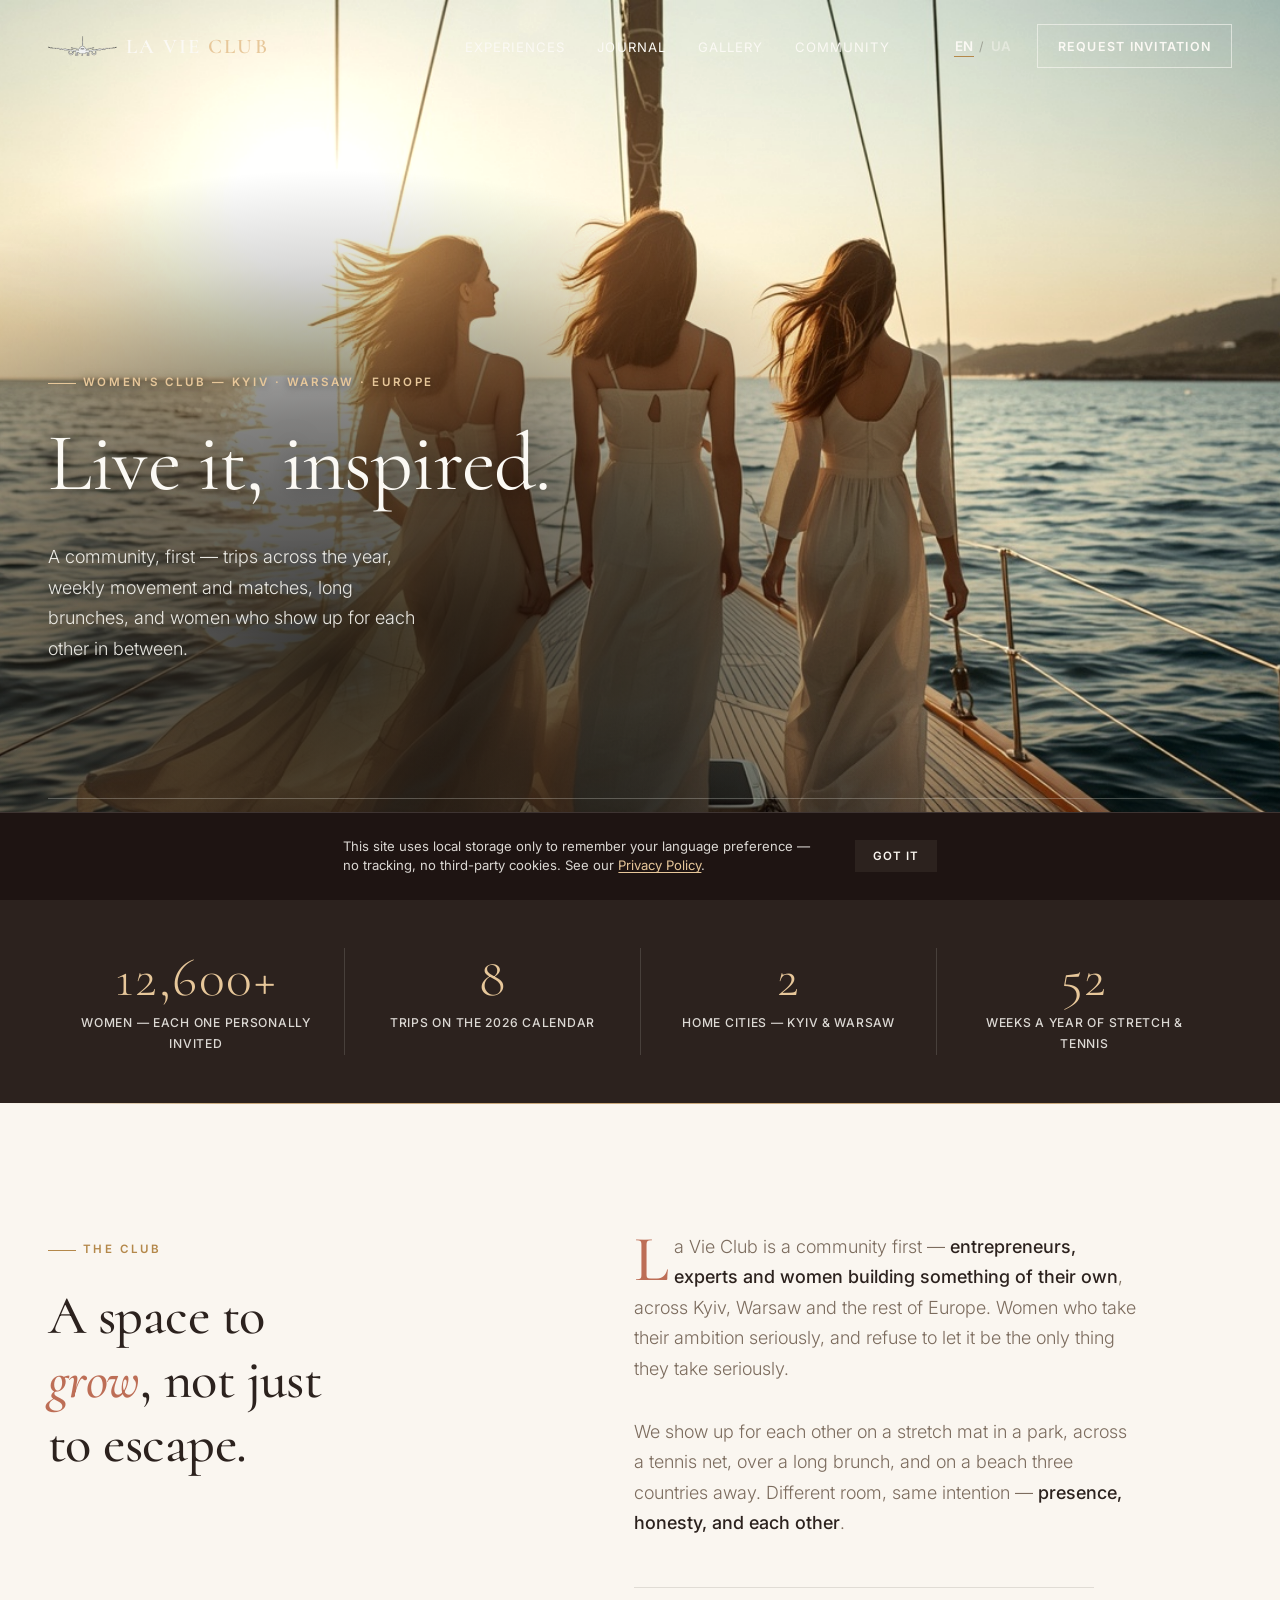
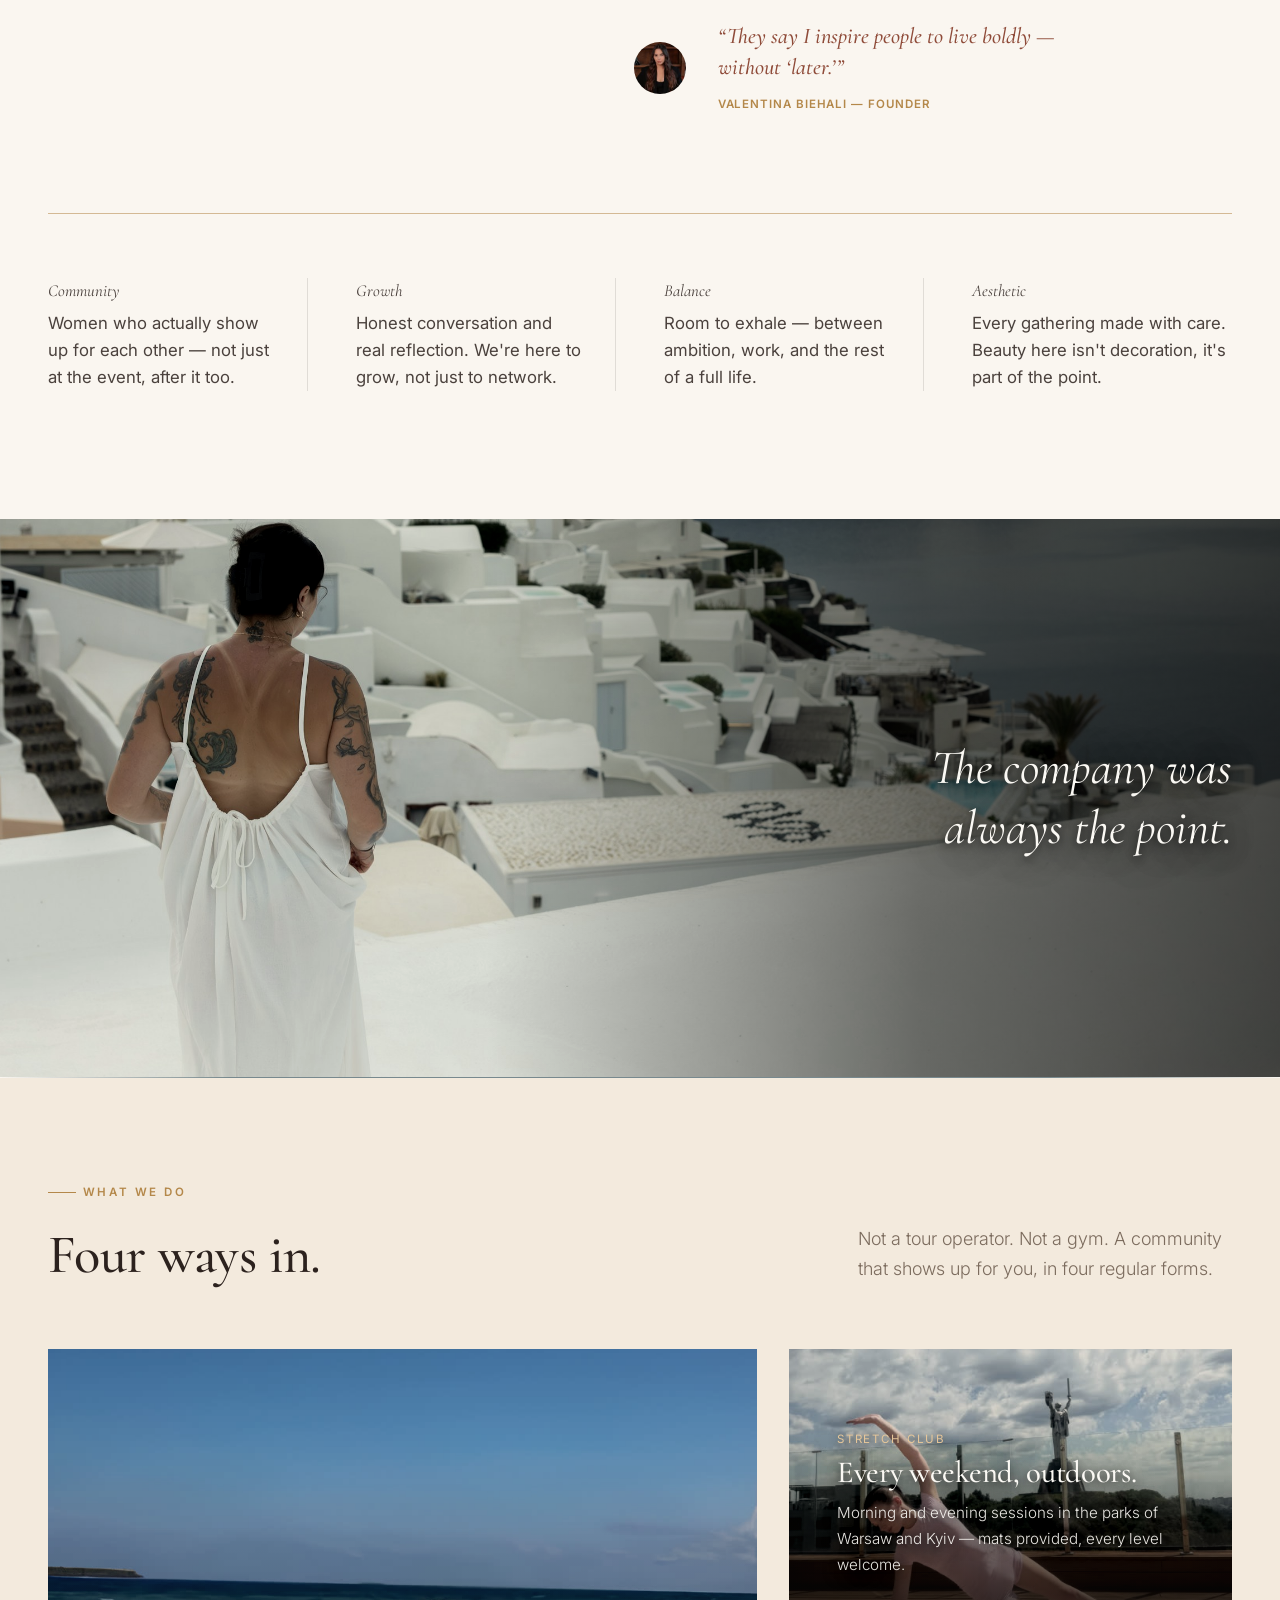
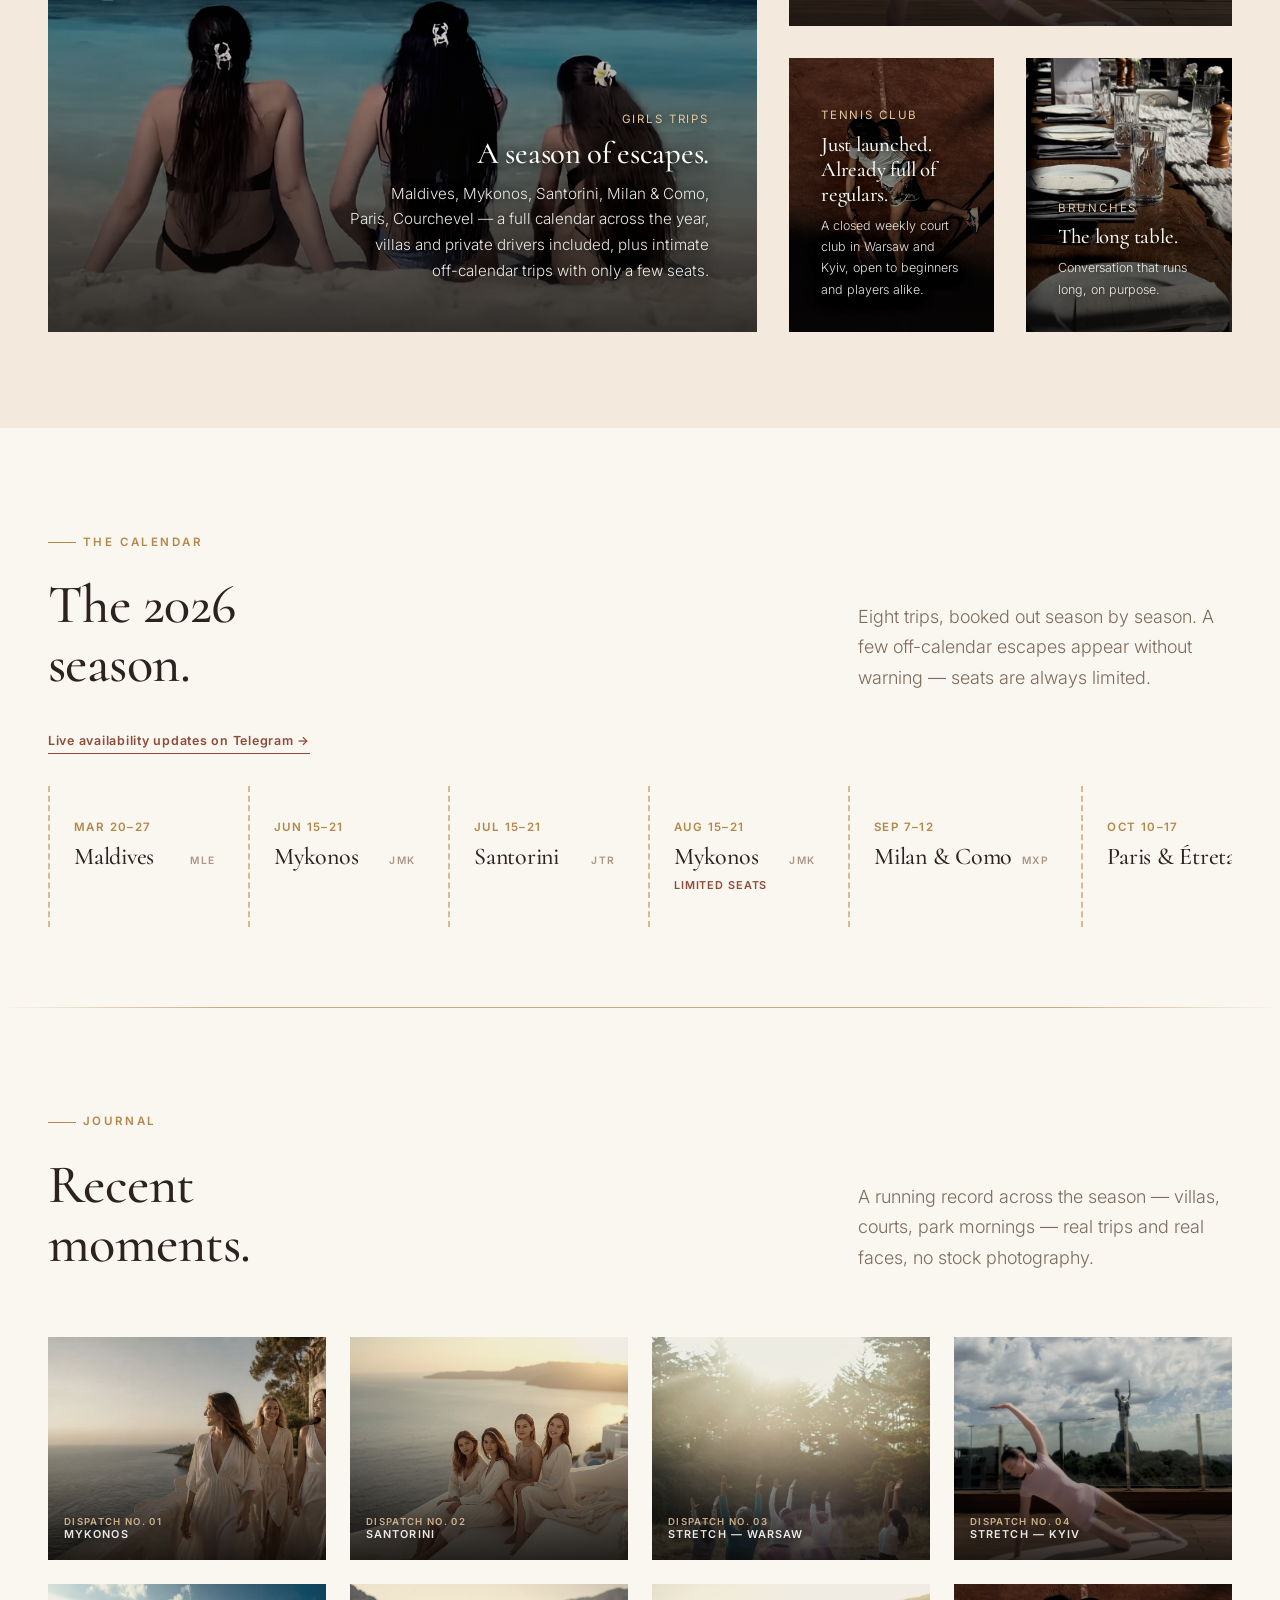
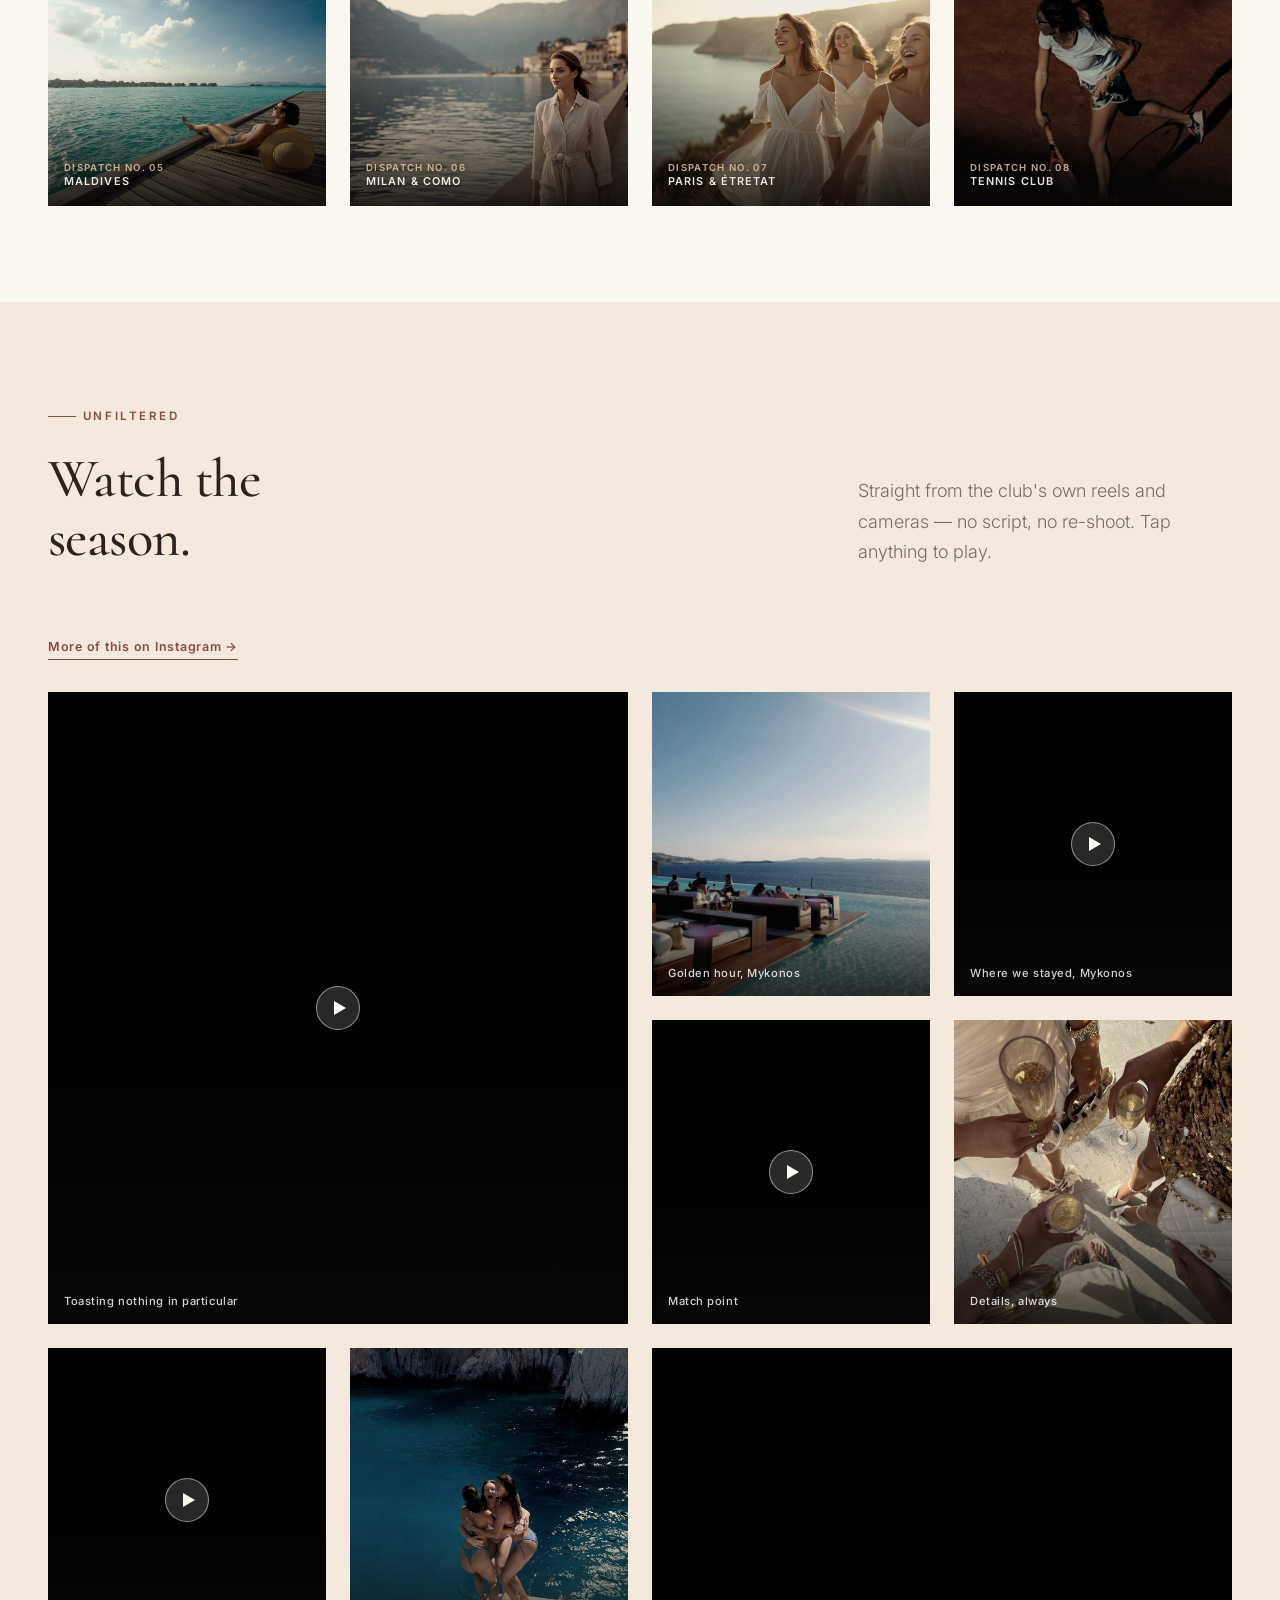
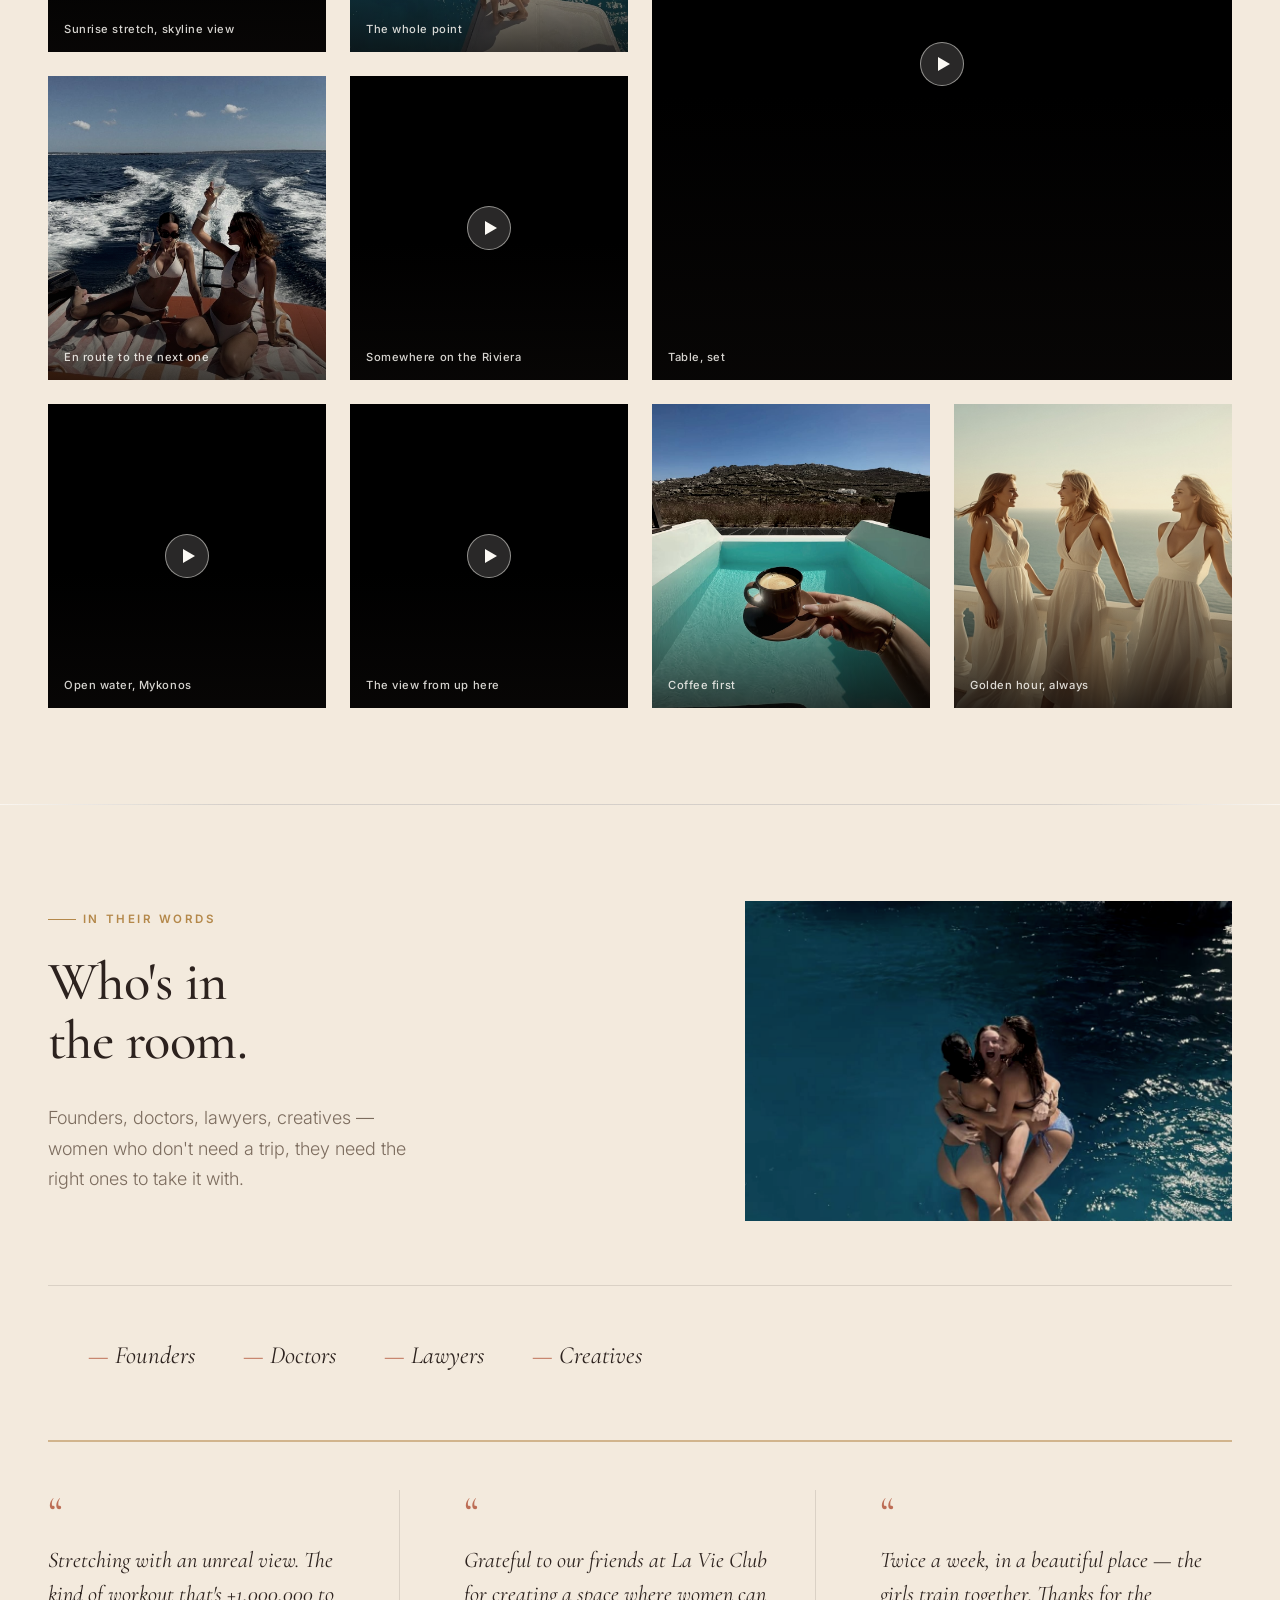
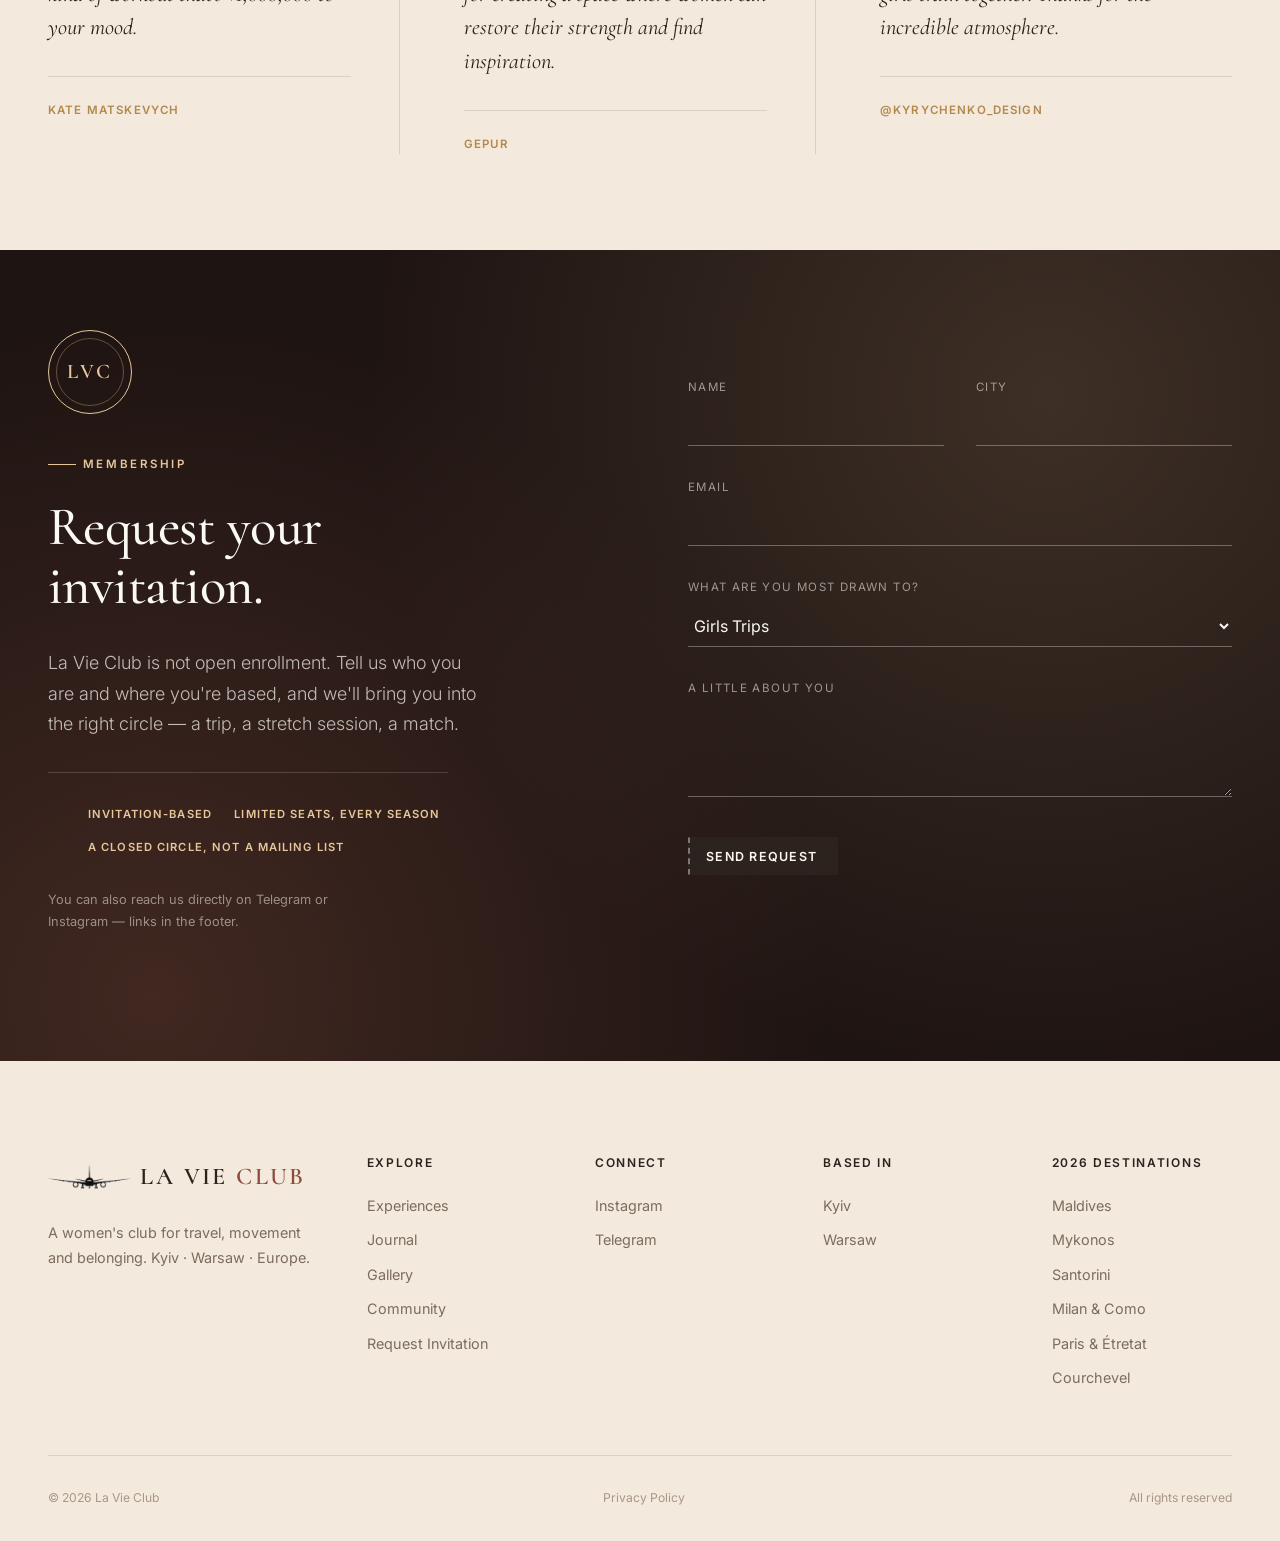
==== commit 2d9ff2fd: "Fix duplicate stretch photo, upgrade girls-trips photo, fix gallery preview quality - Journal's "Str" ====
--- a/index.html
+++ b/index.html
@@ -307,7 +307,7 @@
       <div class="bento">
         <div class="bento-item b-1 reveal"><img class="real-photo" loading="lazy" decoding="async" src="img/journal-mykonos.jpg" alt="" data-i18n-alt="journal.alt1"><span class="bento-dispatch" data-i18n="journal.dispatch1">Dispatch No. 01</span><span class="bento-tag" data-i18n="journal.tag1">Mykonos</span></div>
         <div class="bento-item b-2 reveal"><img class="real-photo" loading="lazy" decoding="async" src="img/journal-santorini.jpg" alt="" data-i18n-alt="journal.alt2"><span class="bento-dispatch" data-i18n="journal.dispatch2">Dispatch No. 02</span><span class="bento-tag" data-i18n="journal.tag2">Santorini</span></div>
-        <div class="bento-item b-3 reveal"><img class="real-photo" loading="lazy" decoding="async" src="img/exp-stretch.jpg" alt="" data-i18n-alt="journal.alt3"><span class="bento-dispatch" data-i18n="journal.dispatch3">Dispatch No. 03</span><span class="bento-tag" data-i18n="journal.tag3">Stretch — Warsaw</span></div>
+        <div class="bento-item b-3 reveal"><img class="real-photo" loading="lazy" decoding="async" src="img/journal-stretch-warsaw.jpg" alt="" data-i18n-alt="journal.alt3"><span class="bento-dispatch" data-i18n="journal.dispatch3">Dispatch No. 03</span><span class="bento-tag" data-i18n="journal.tag3">Stretch — Warsaw</span></div>
         <div class="bento-item b-4 reveal"><img class="real-photo" loading="lazy" decoding="async" src="img/exp-stretch.jpg" alt="" data-i18n-alt="journal.alt4"><span class="bento-dispatch" data-i18n="journal.dispatch4">Dispatch No. 04</span><span class="bento-tag" data-i18n="journal.tag4">Stretch — Kyiv</span></div>
         <div class="bento-item b-5 reveal"><img class="real-photo" loading="lazy" decoding="async" src="img/journal-maldives.jpg" alt="" data-i18n-alt="journal.alt5"><span class="bento-dispatch" data-i18n="journal.dispatch5">Dispatch No. 05</span><span class="bento-tag" data-i18n="journal.tag5">Maldives</span></div>
         <div class="bento-item b-6 reveal"><img class="real-photo" loading="lazy" decoding="async" src="img/journal-milan-como.jpg" alt="" data-i18n-alt="journal.alt6"><span class="bento-dispatch" data-i18n="journal.dispatch6">Dispatch No. 06</span><span class="bento-tag" data-i18n="journal.tag6">Milan &amp; Como</span></div>
@@ -331,10 +331,10 @@
       <a href="https://www.instagram.com/lavie__club/" target="_blank" rel="noopener" class="season-cta gallery-cta reveal" data-i18n="gallery.more">More of this on Instagram →</a>
 
       <div class="gallery-grid">
-        <button class="gallery-item" data-type="video" data-src="img/video/helicopter.mp4" data-caption="gallery.cap1" type="button">
-          <video muted playsinline preload="metadata" src="img/video/helicopter.mp4#t=1"></video>
-          <span class="gallery-play" aria-hidden="true"></span>
-          <span class="gallery-tag" data-i18n="gallery.cap1">Arrival, by air</span>
+        <button class="gallery-item" data-type="video" data-src="img/video/champagne.mp4" data-caption="gallery.cap6" type="button">
+          <video muted playsinline preload="metadata" src="img/video/champagne.mp4#t=1"></video>
+          <span class="gallery-play" aria-hidden="true"></span>
+          <span class="gallery-tag" data-i18n="gallery.cap6">Toasting nothing in particular</span>
         </button>
         <button class="gallery-item" data-type="photo" data-src="img/moment-poolbar.jpg" data-caption="gallery.cap2" type="button">
           <img class="real-photo" loading="lazy" decoding="async" src="img/moment-poolbar.jpg" alt="" data-i18n-alt="gallery.alt2">
@@ -354,10 +354,10 @@
           <img class="real-photo" loading="lazy" decoding="async" src="img/moment-flatlay.jpg" alt="" data-i18n-alt="gallery.alt5">
           <span class="gallery-tag" data-i18n="gallery.cap5">Details, always</span>
         </button>
-        <button class="gallery-item" data-type="video" data-src="img/video/champagne.mp4" data-caption="gallery.cap6" type="button">
-          <video muted playsinline preload="metadata" src="img/video/champagne.mp4#t=1"></video>
-          <span class="gallery-play" aria-hidden="true"></span>
-          <span class="gallery-tag" data-i18n="gallery.cap6">Toasting nothing in particular</span>
+        <button class="gallery-item" data-type="video" data-src="img/video/helicopter.mp4" data-caption="gallery.cap1" type="button">
+          <video muted playsinline preload="metadata" src="img/video/helicopter.mp4#t=1"></video>
+          <span class="gallery-play" aria-hidden="true"></span>
+          <span class="gallery-tag" data-i18n="gallery.cap1">Sunrise stretch, skyline view</span>
         </button>
         <button class="gallery-item" data-type="photo" data-src="img/moment-embrace.jpg" data-caption="gallery.cap7" type="button">
           <img class="real-photo" loading="lazy" decoding="async" src="img/moment-embrace.jpg" alt="" data-i18n-alt="gallery.alt7">
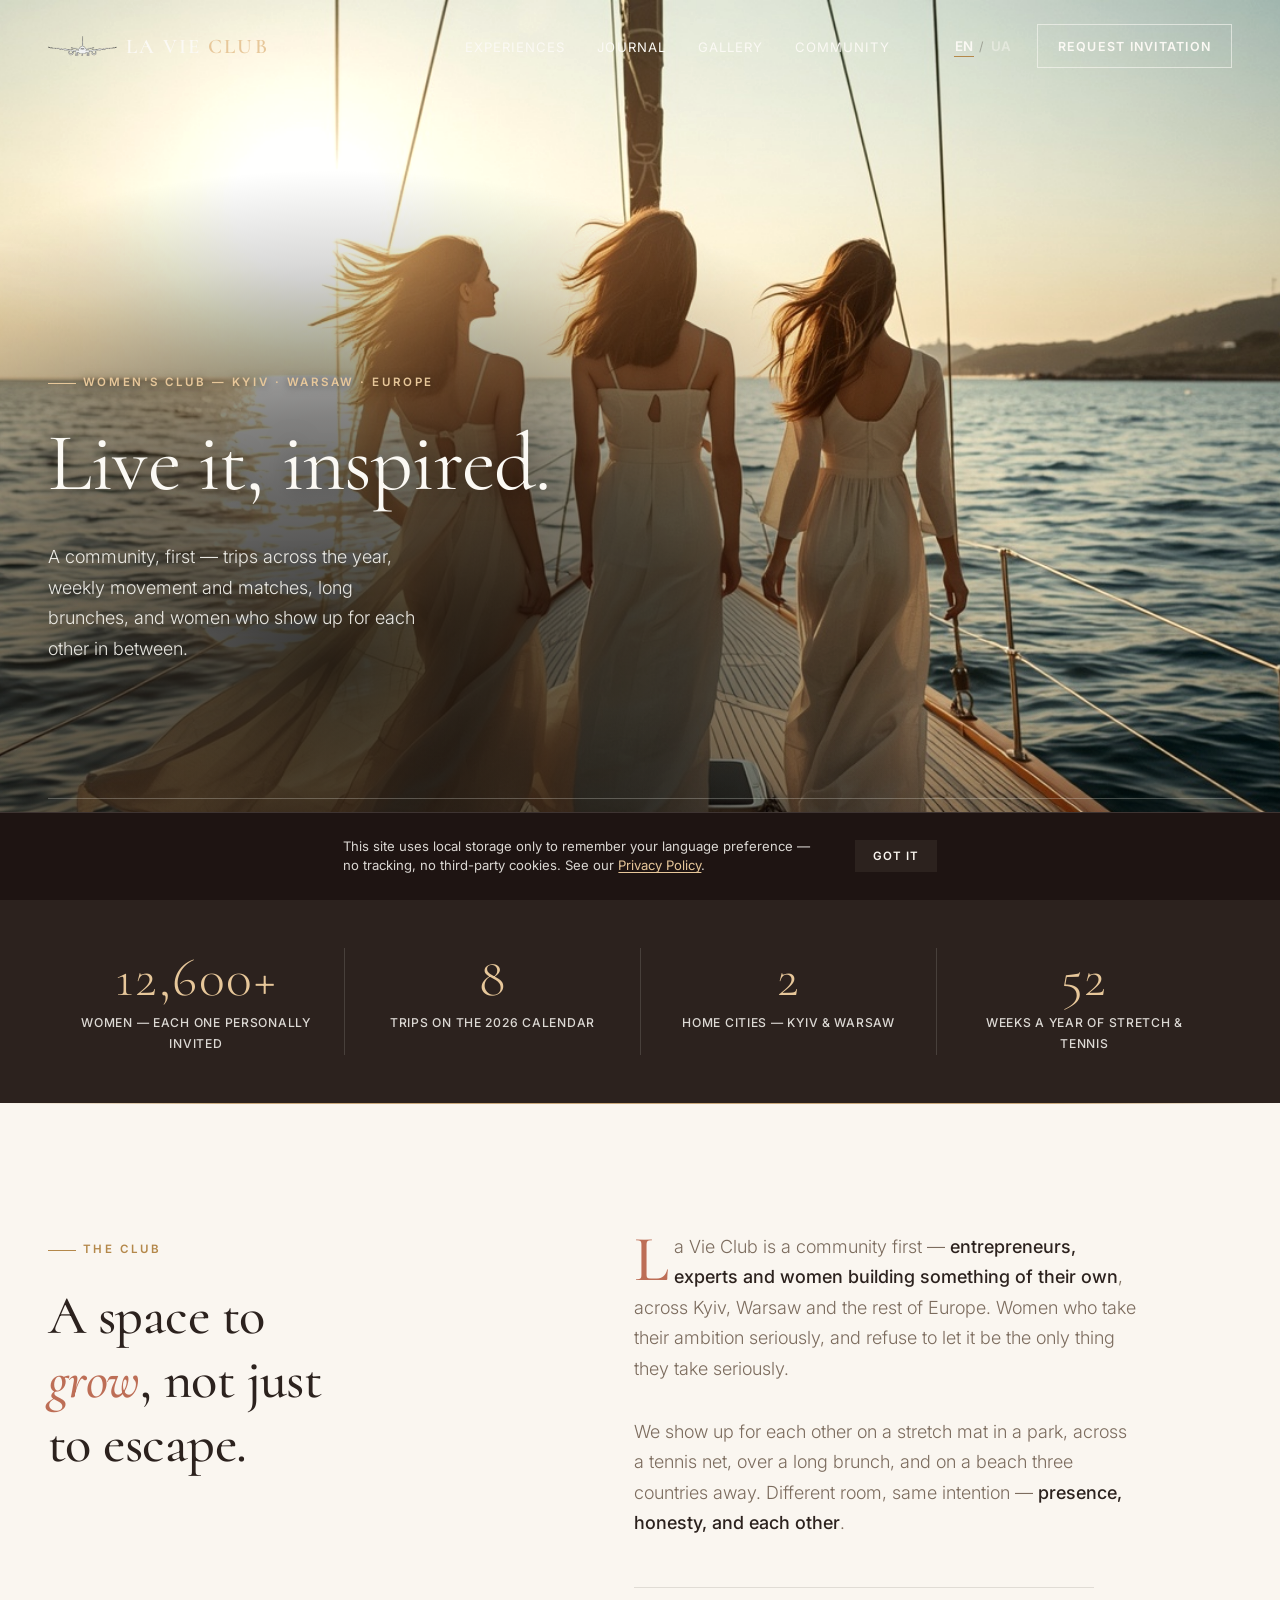
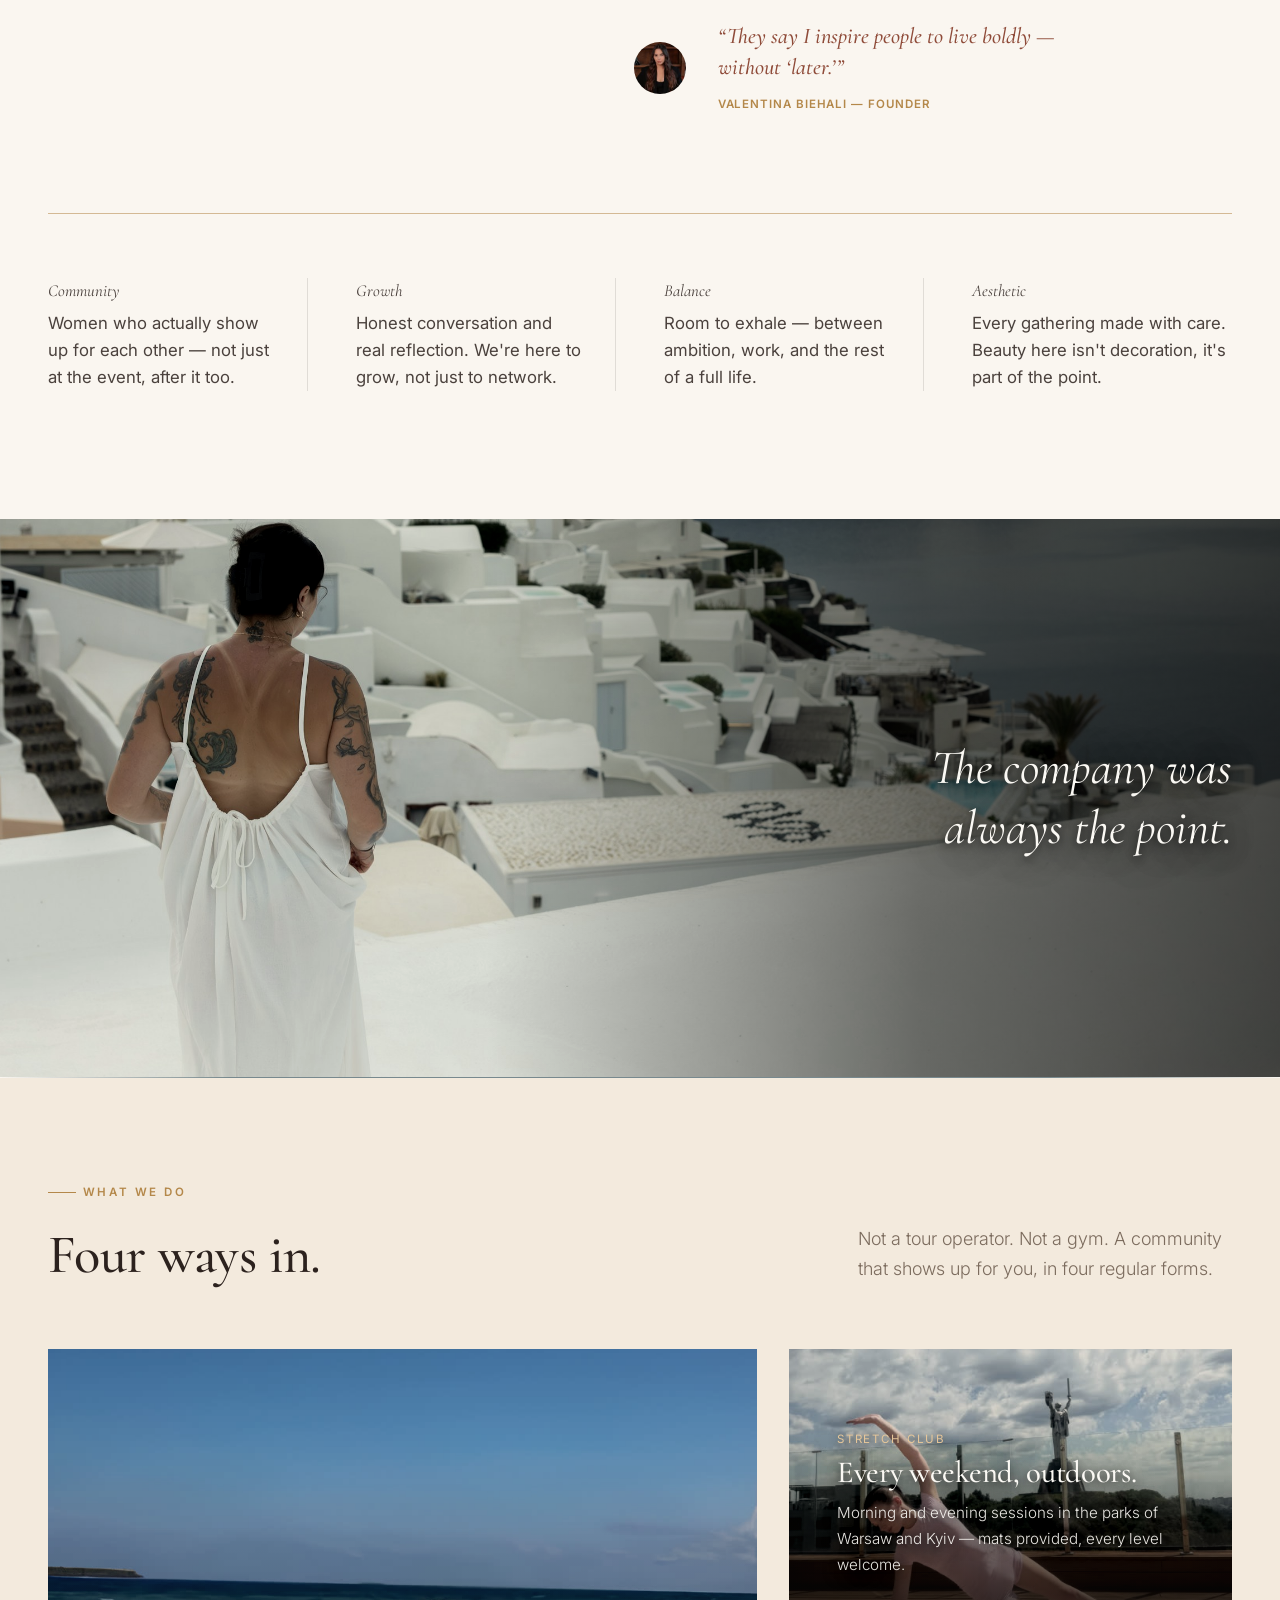
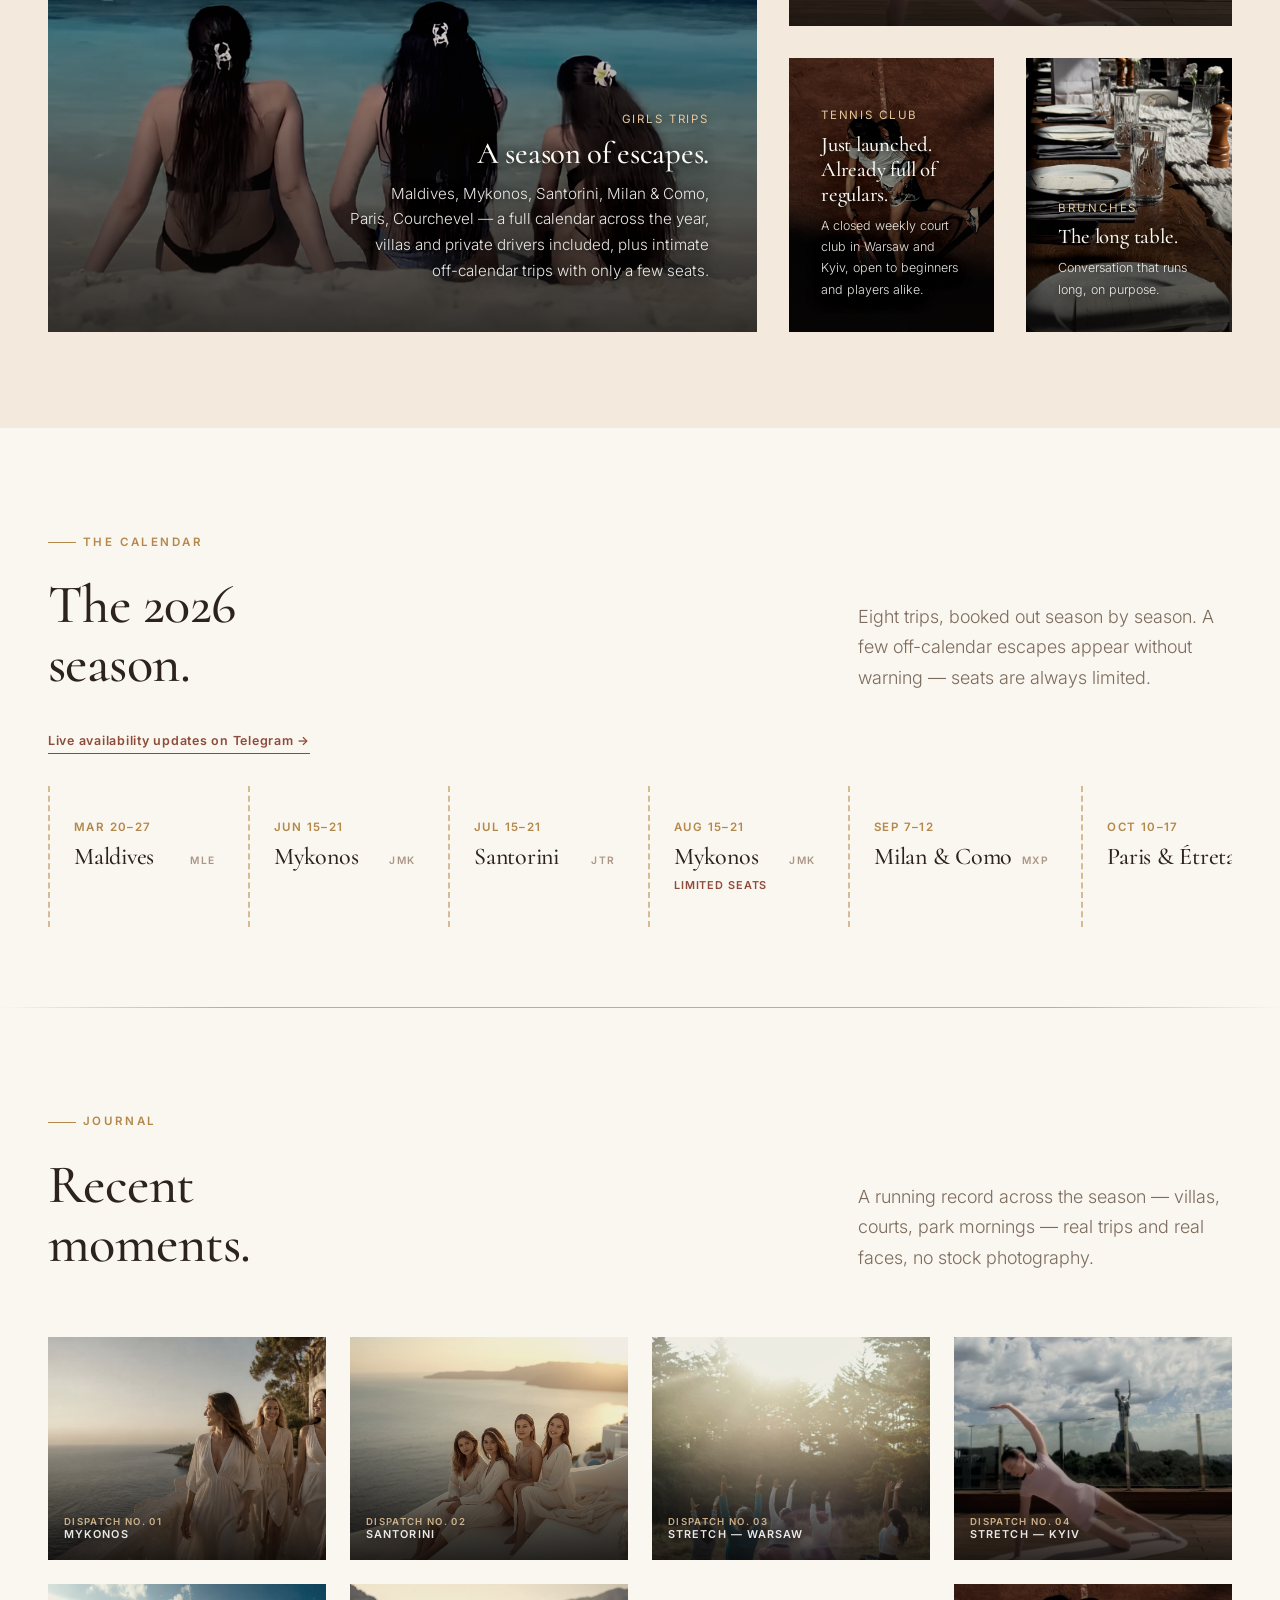
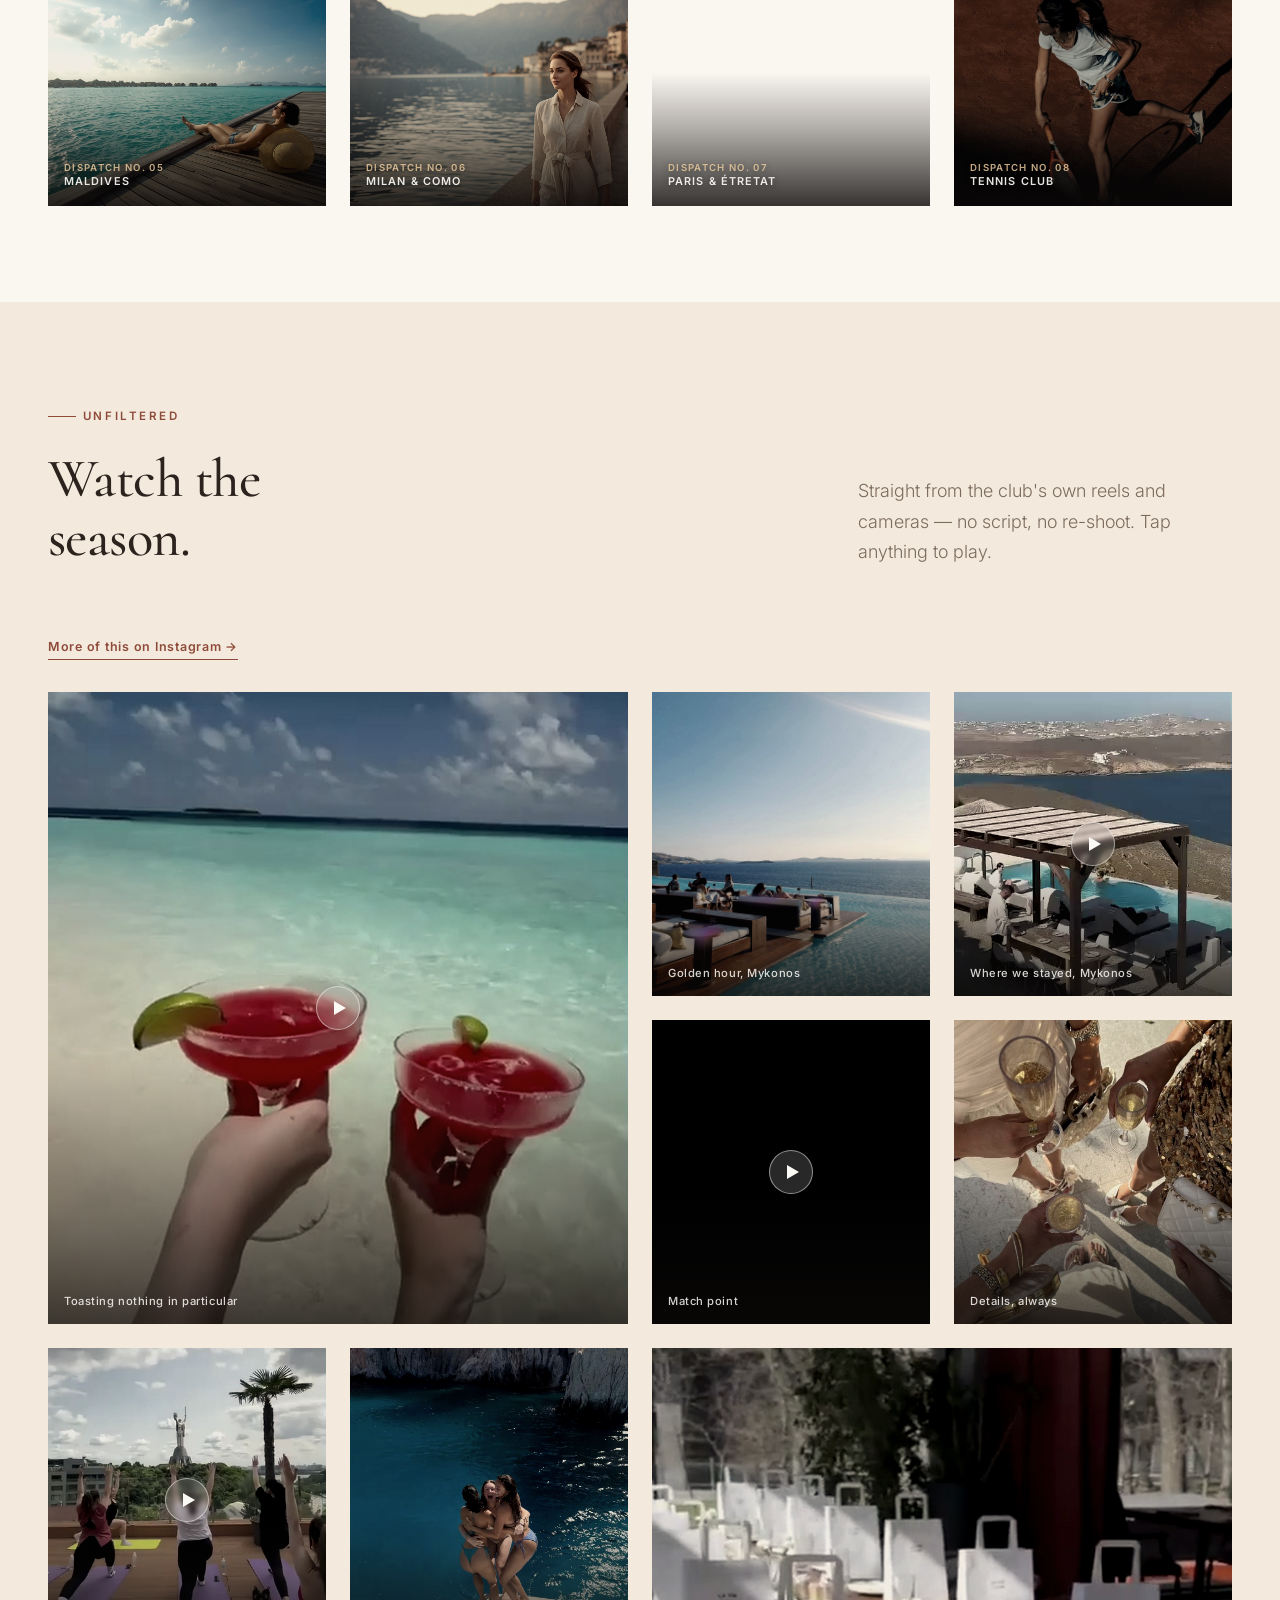
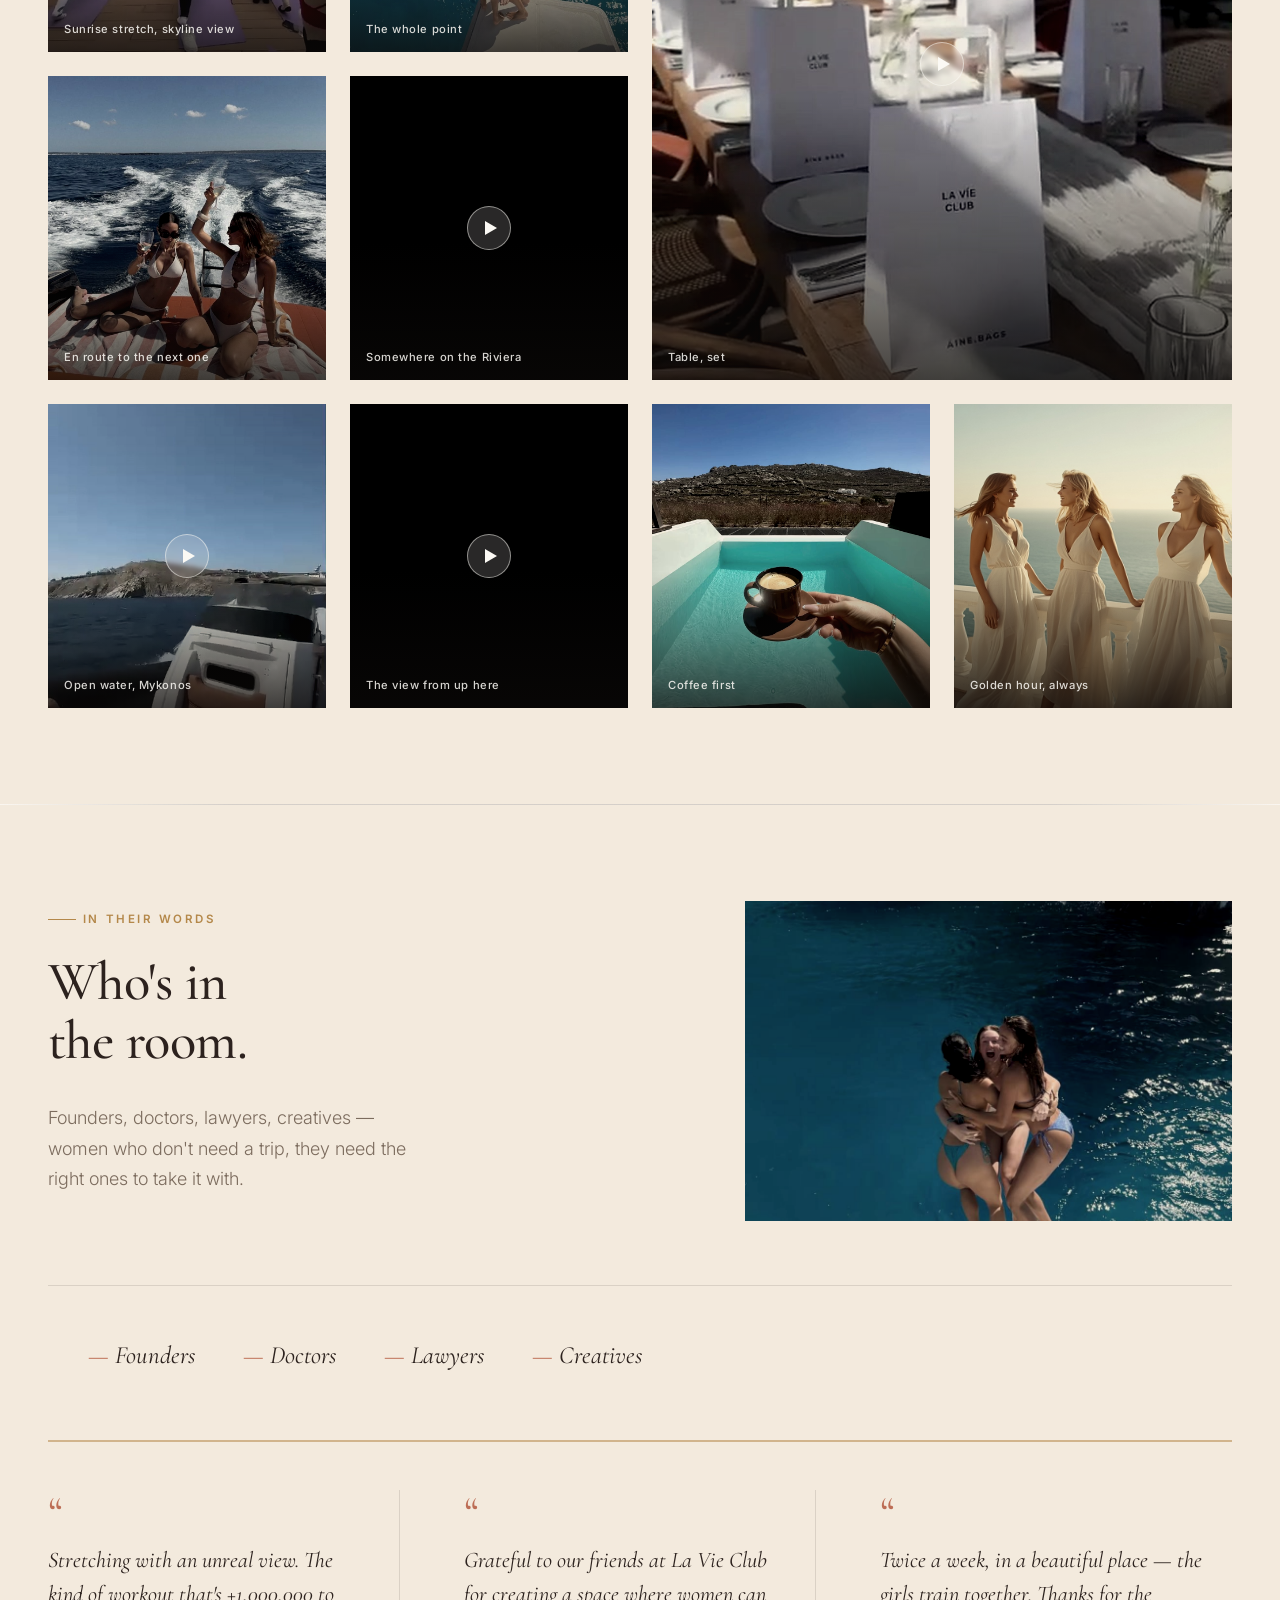
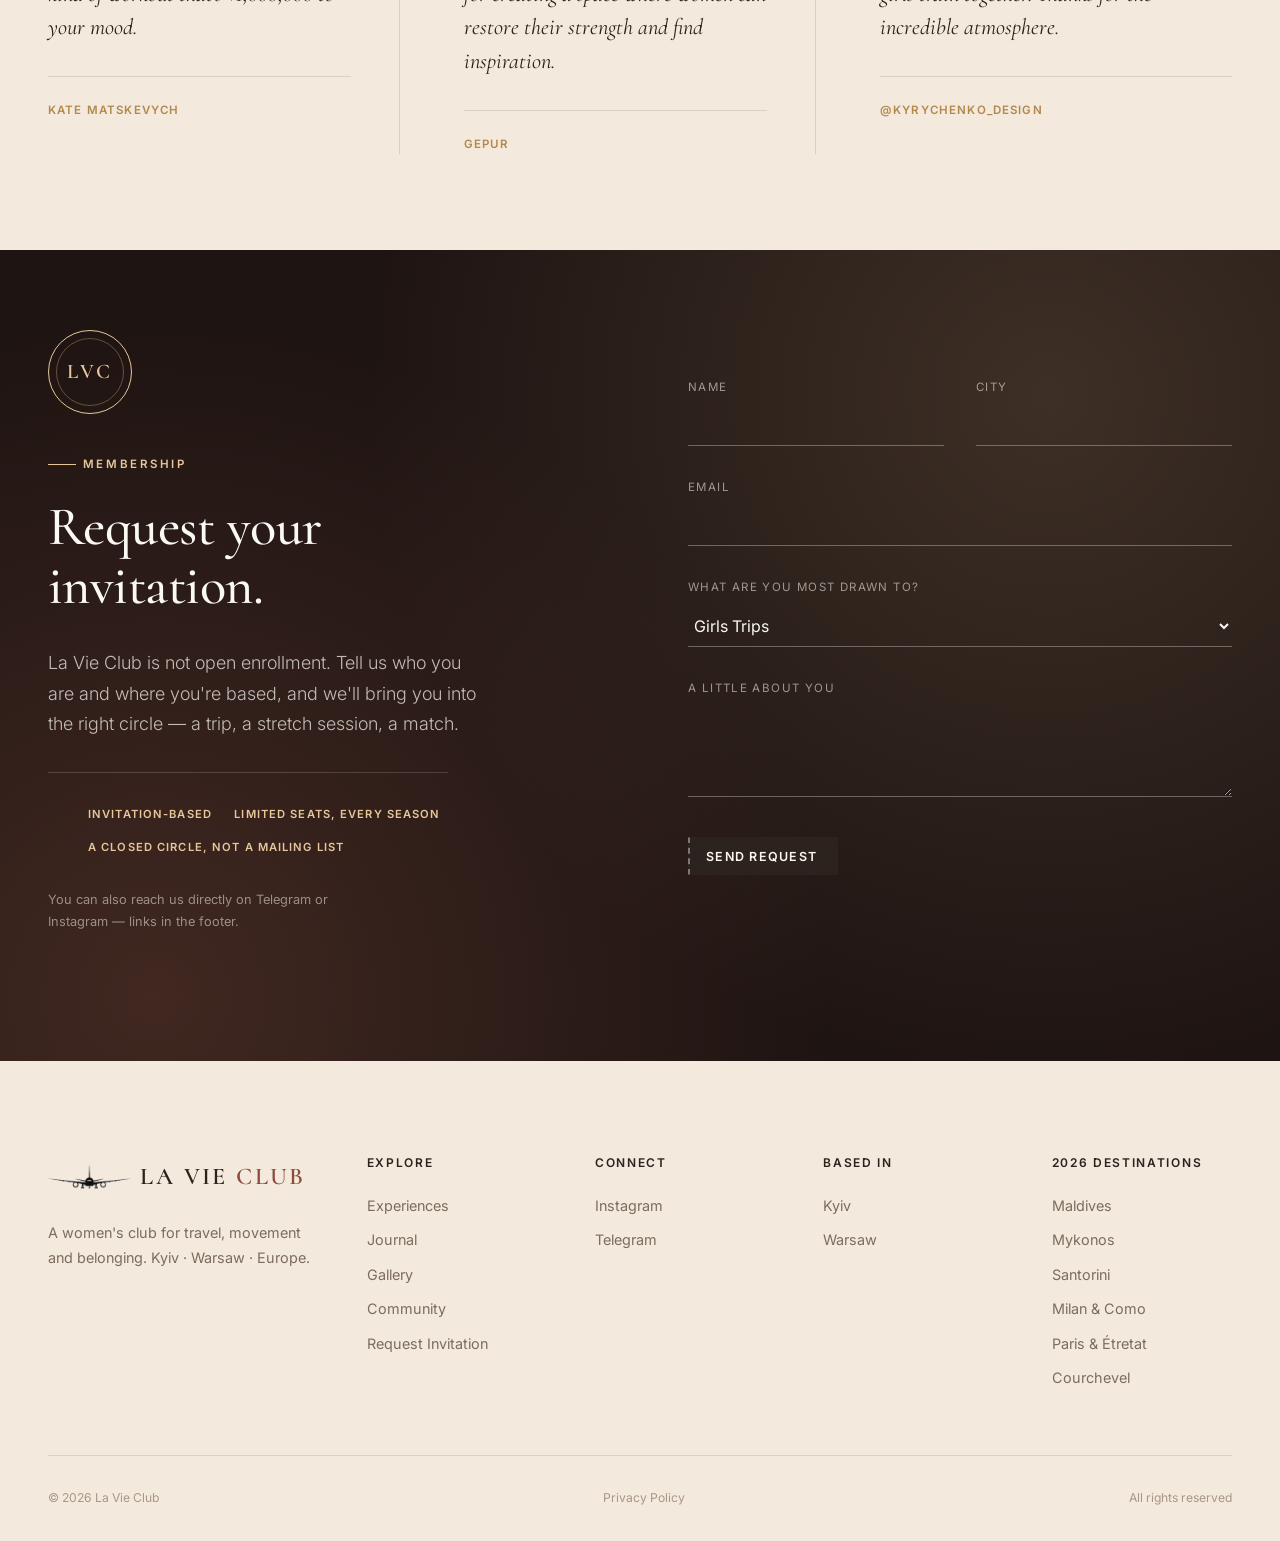
==== commit 146d8e23: "Fix blurry gallery video previews, smooth hero video autoplay start - Gallery previews for the 5 low" ====
--- a/index.html
+++ b/index.html
@@ -29,6 +29,9 @@
 <meta name="twitter:image" content="https://lavieclub.com/img/og-cover.jpg">
 
 <link rel="icon" type="image/png" href="img/favicon.png">
+
+<link rel="preload" as="video" href="img/video/beach-walk-friends-desktop.mp4" type="video/mp4" media="(min-width: 769px)">
+<link rel="preload" as="video" href="img/video/beach-walk-friends-mobile.mp4" type="video/mp4" media="(max-width: 768px)">
 
 <link rel="preconnect" href="https://fonts.googleapis.com">
 <link rel="preconnect" href="https://fonts.gstatic.com" crossorigin>
@@ -98,7 +101,7 @@
   <!-- ============================ HERO ============================ -->
   <section class="hero">
     <div class="hero-media" id="heroMedia">
-      <video id="heroVideo" class="hero-video" autoplay muted loop playsinline preload="auto" poster="img/hero-poster.jpg">
+      <video id="heroVideo" class="hero-video" muted loop playsinline preload="auto" poster="img/hero-poster.jpg">
         <source media="(min-width: 769px)" src="img/video/beach-walk-friends-desktop.mp4" type="video/mp4">
         <source src="img/video/beach-walk-friends-mobile.mp4" type="video/mp4">
       </video>
@@ -332,7 +335,7 @@
 
       <div class="gallery-grid">
         <button class="gallery-item" data-type="video" data-src="img/video/champagne.mp4" data-caption="gallery.cap6" type="button">
-          <video muted playsinline preload="metadata" src="img/video/champagne.mp4#t=1"></video>
+          <img class="real-photo" loading="lazy" decoding="async" src="img/gallery-poster-champagne.jpg" alt="">
           <span class="gallery-play" aria-hidden="true"></span>
           <span class="gallery-tag" data-i18n="gallery.cap6">Toasting nothing in particular</span>
         </button>
@@ -341,9 +344,9 @@
           <span class="gallery-tag" data-i18n="gallery.cap2">Golden hour, Mykonos</span>
         </button>
         <button class="gallery-item" data-type="video" data-src="img/video/fireworks.mp4" data-caption="gallery.cap3" type="button">
-          <video muted playsinline preload="metadata" src="img/video/fireworks.mp4#t=2"></video>
-          <span class="gallery-play" aria-hidden="true"></span>
-          <span class="gallery-tag" data-i18n="gallery.cap3">A closed-club kind of night</span>
+          <img class="real-photo" loading="lazy" decoding="async" src="img/gallery-poster-fireworks.jpg" alt="">
+          <span class="gallery-play" aria-hidden="true"></span>
+          <span class="gallery-tag" data-i18n="gallery.cap3">Where we stayed, Mykonos</span>
         </button>
         <button class="gallery-item" data-type="video" data-src="img/video/tennis.mp4" data-caption="gallery.cap4" type="button">
           <video muted playsinline preload="metadata" src="img/video/tennis.mp4#t=1"></video>
@@ -355,7 +358,7 @@
           <span class="gallery-tag" data-i18n="gallery.cap5">Details, always</span>
         </button>
         <button class="gallery-item" data-type="video" data-src="img/video/helicopter.mp4" data-caption="gallery.cap1" type="button">
-          <video muted playsinline preload="metadata" src="img/video/helicopter.mp4#t=1"></video>
+          <img class="real-photo" loading="lazy" decoding="async" src="img/gallery-poster-helicopter.jpg" alt="">
           <span class="gallery-play" aria-hidden="true"></span>
           <span class="gallery-tag" data-i18n="gallery.cap1">Sunrise stretch, skyline view</span>
         </button>
@@ -364,9 +367,9 @@
           <span class="gallery-tag" data-i18n="gallery.cap7">The whole point</span>
         </button>
         <button class="gallery-item" data-type="video" data-src="img/video/sunset-pool.mp4" data-caption="gallery.cap8" type="button">
-          <video muted playsinline preload="metadata" src="img/video/sunset-pool.mp4#t=1"></video>
-          <span class="gallery-play" aria-hidden="true"></span>
-          <span class="gallery-tag" data-i18n="gallery.cap8">Last light</span>
+          <img class="real-photo" loading="lazy" decoding="async" src="img/gallery-poster-sunset-pool.jpg" alt="">
+          <span class="gallery-play" aria-hidden="true"></span>
+          <span class="gallery-tag" data-i18n="gallery.cap8">Table, set</span>
         </button>
         <button class="gallery-item" data-type="photo" data-src="img/moment-speedboat.jpg" data-caption="gallery.cap9" type="button">
           <img class="real-photo" loading="lazy" decoding="async" src="img/moment-speedboat.jpg" alt="" data-i18n-alt="gallery.alt9">
@@ -378,9 +381,9 @@
           <span class="gallery-tag" data-i18n="gallery.cap10">Somewhere on the Riviera</span>
         </button>
         <button class="gallery-item" data-type="video" data-src="img/video/sailing.mp4" data-caption="gallery.cap11" type="button">
-          <video muted playsinline preload="metadata" src="img/video/sailing.mp4#t=1"></video>
-          <span class="gallery-play" aria-hidden="true"></span>
-          <span class="gallery-tag" data-i18n="gallery.cap11">Under sail</span>
+          <img class="real-photo" loading="lazy" decoding="async" src="img/gallery-poster-sailing.jpg" alt="">
+          <span class="gallery-play" aria-hidden="true"></span>
+          <span class="gallery-tag" data-i18n="gallery.cap11">Open water, Mykonos</span>
         </button>
         <button class="gallery-item" data-type="video" data-src="img/video/helicopter-pov.mp4" data-caption="gallery.cap12" type="button">
           <video muted playsinline preload="metadata" src="img/video/helicopter-pov.mp4#t=1"></video>
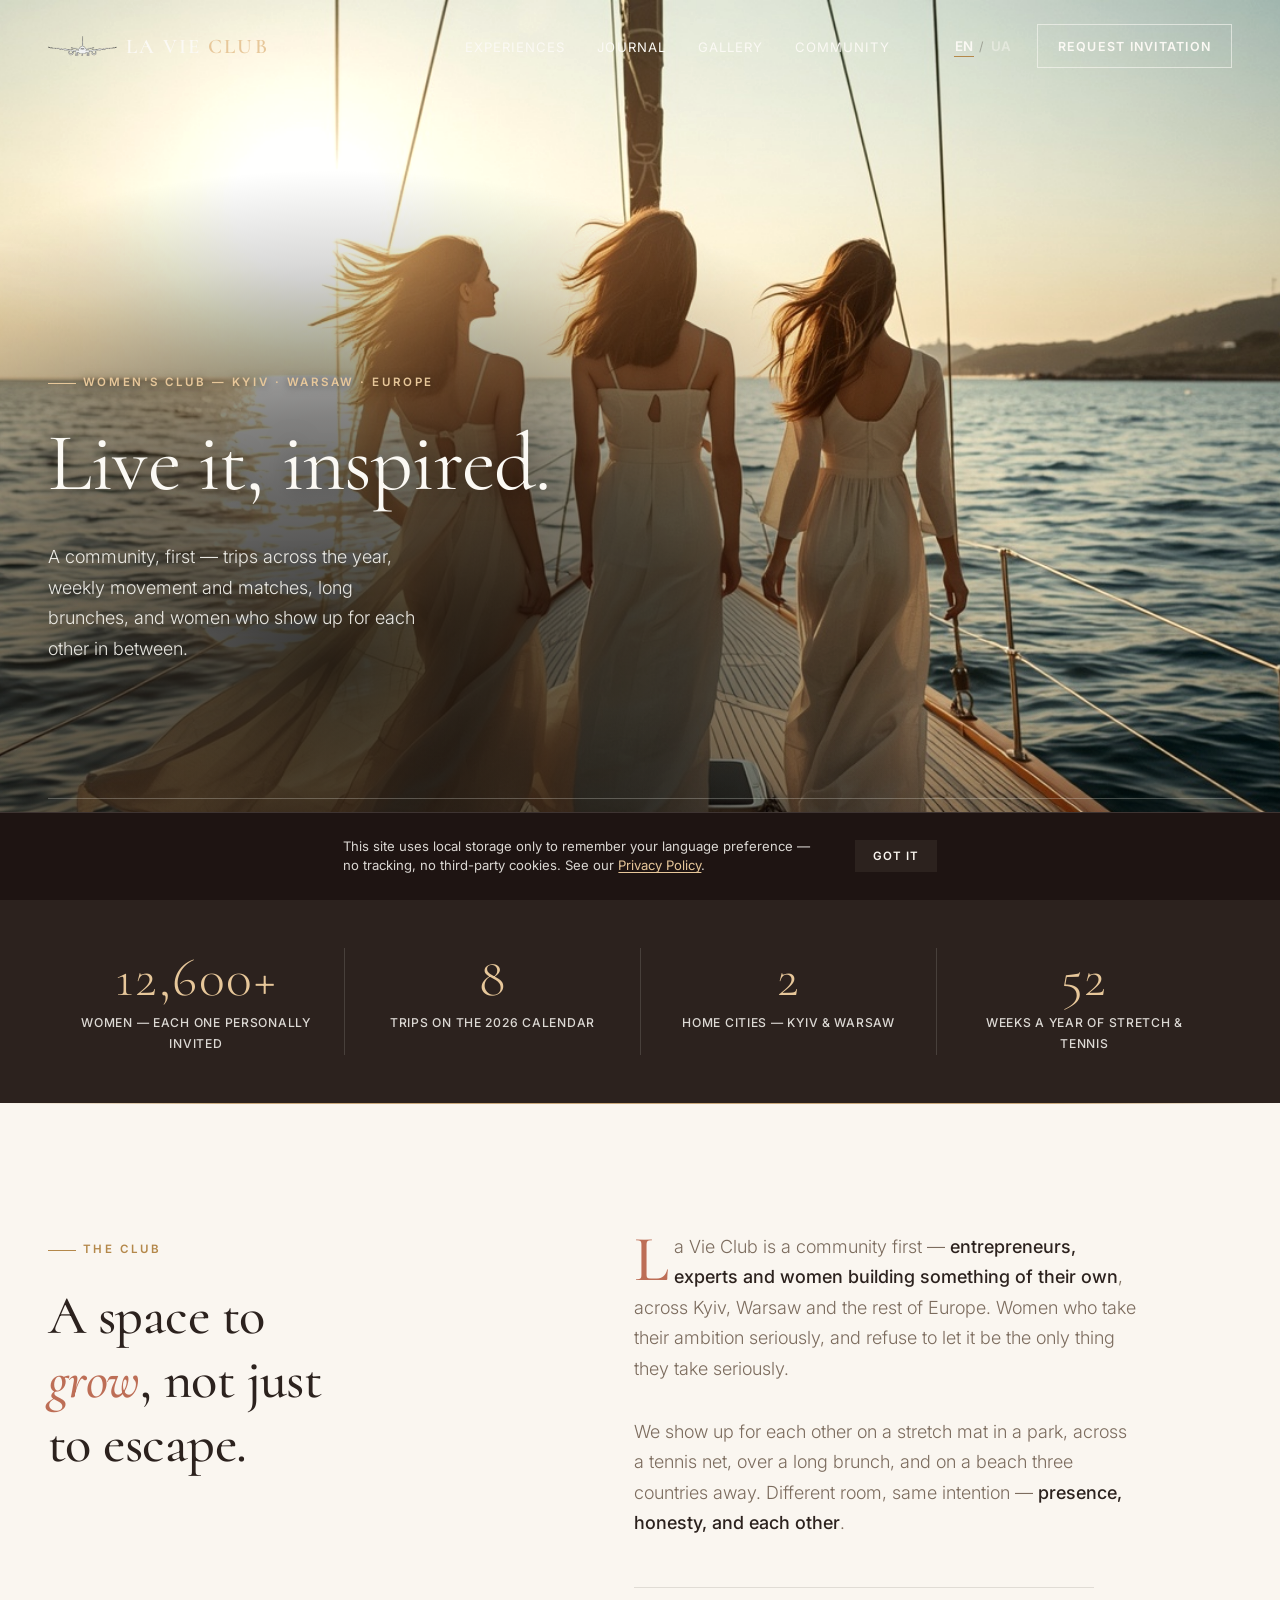
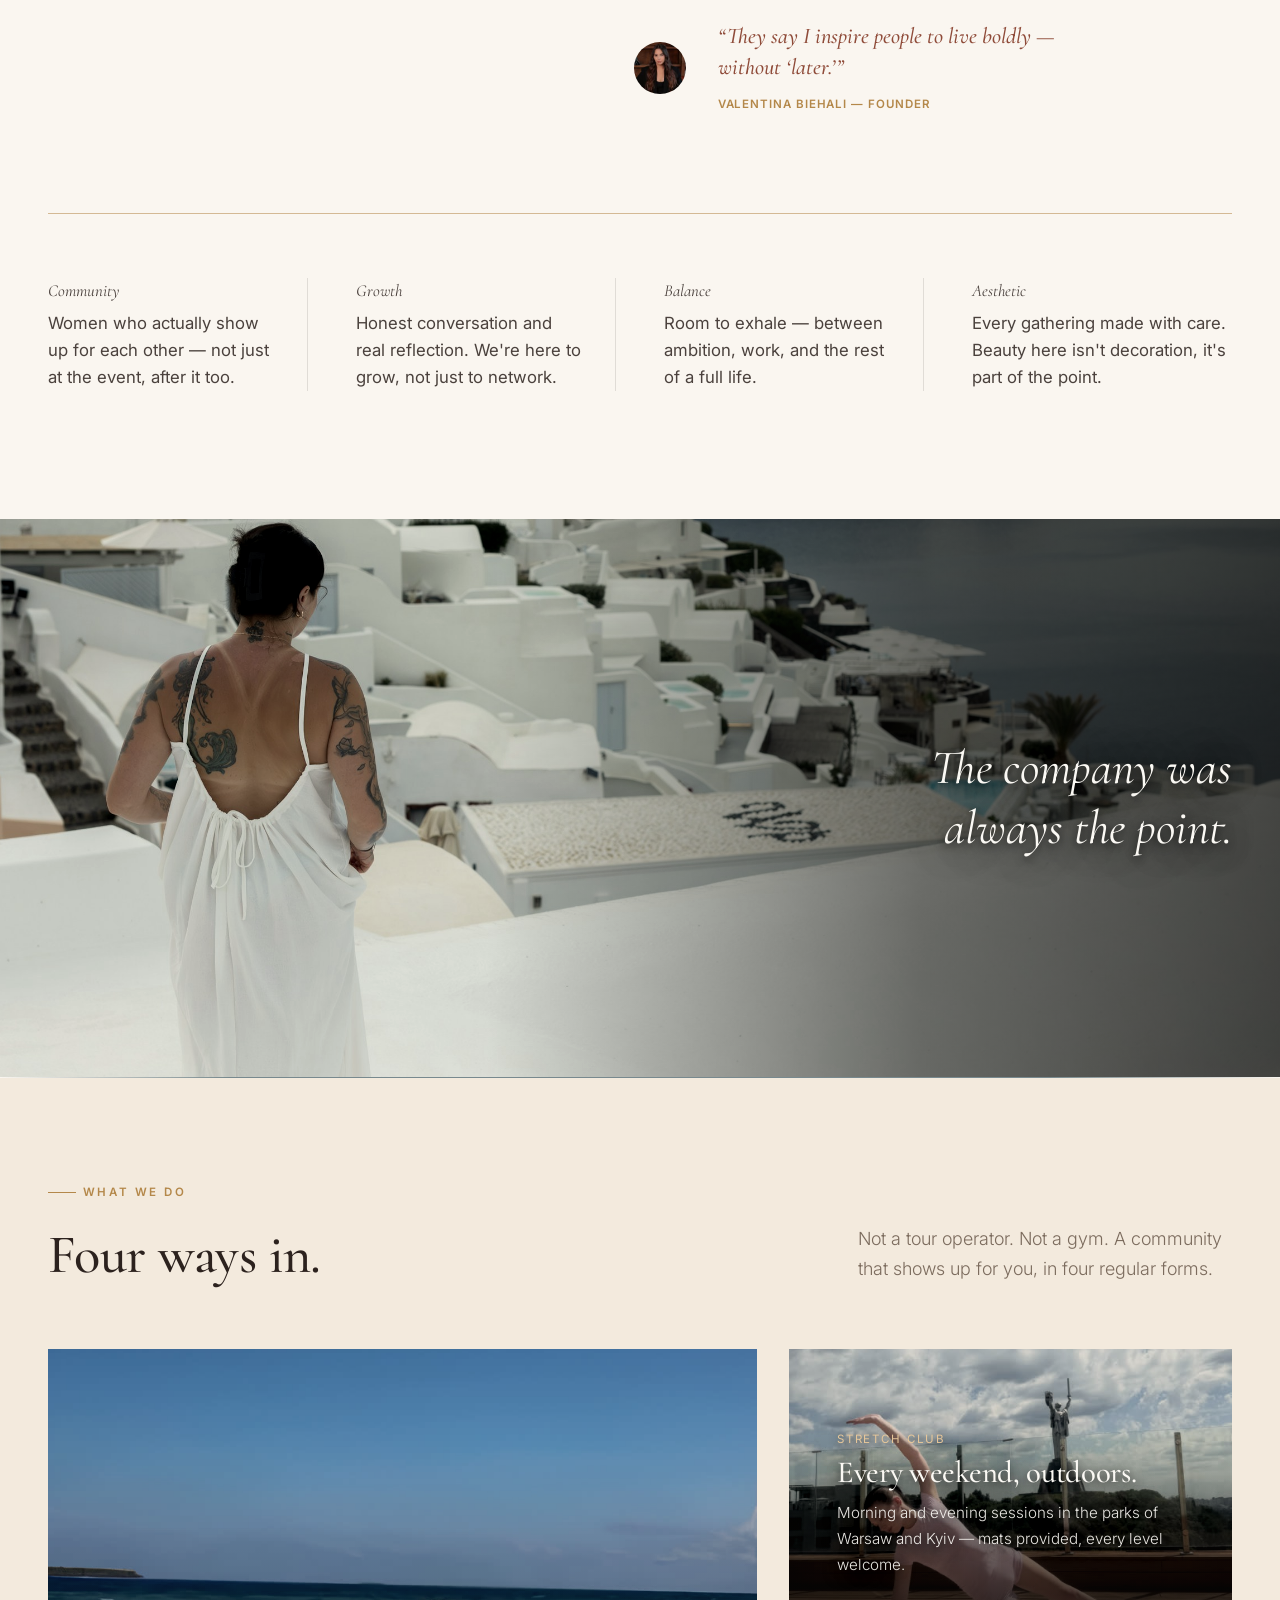
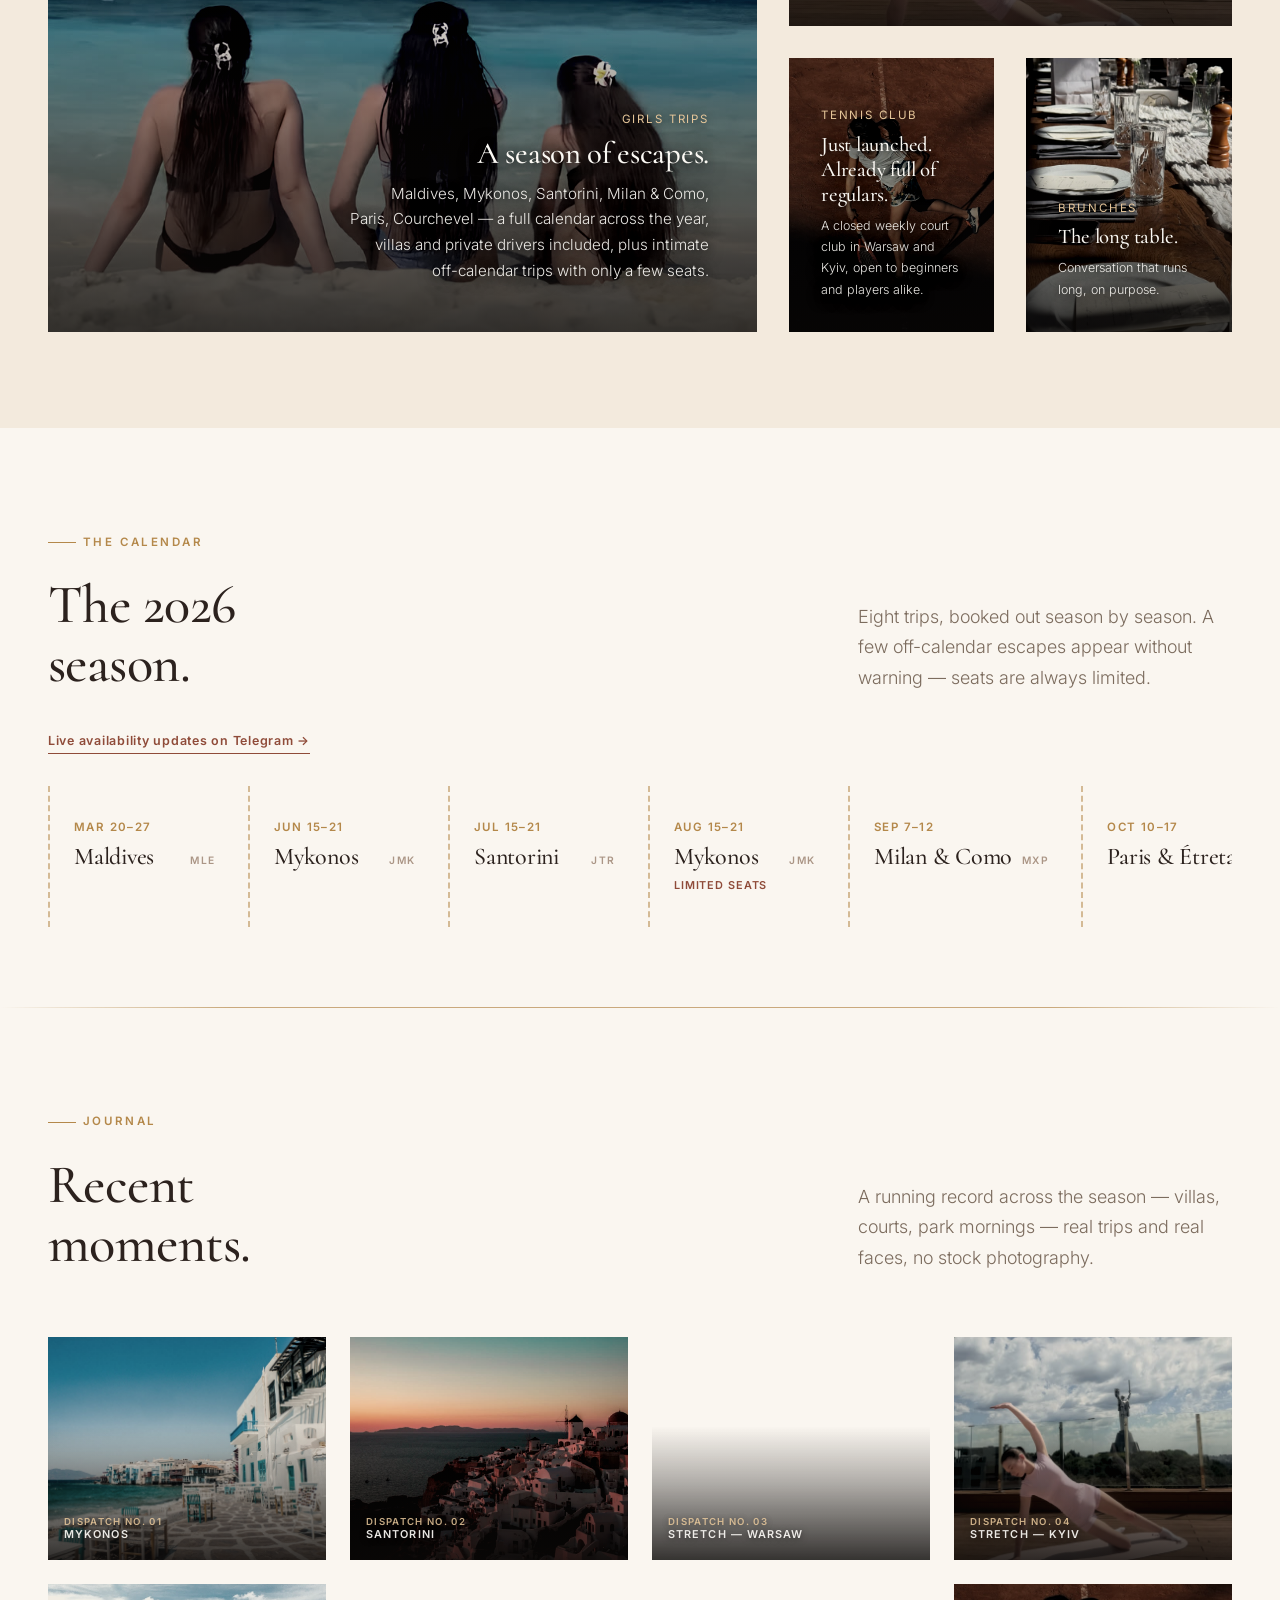
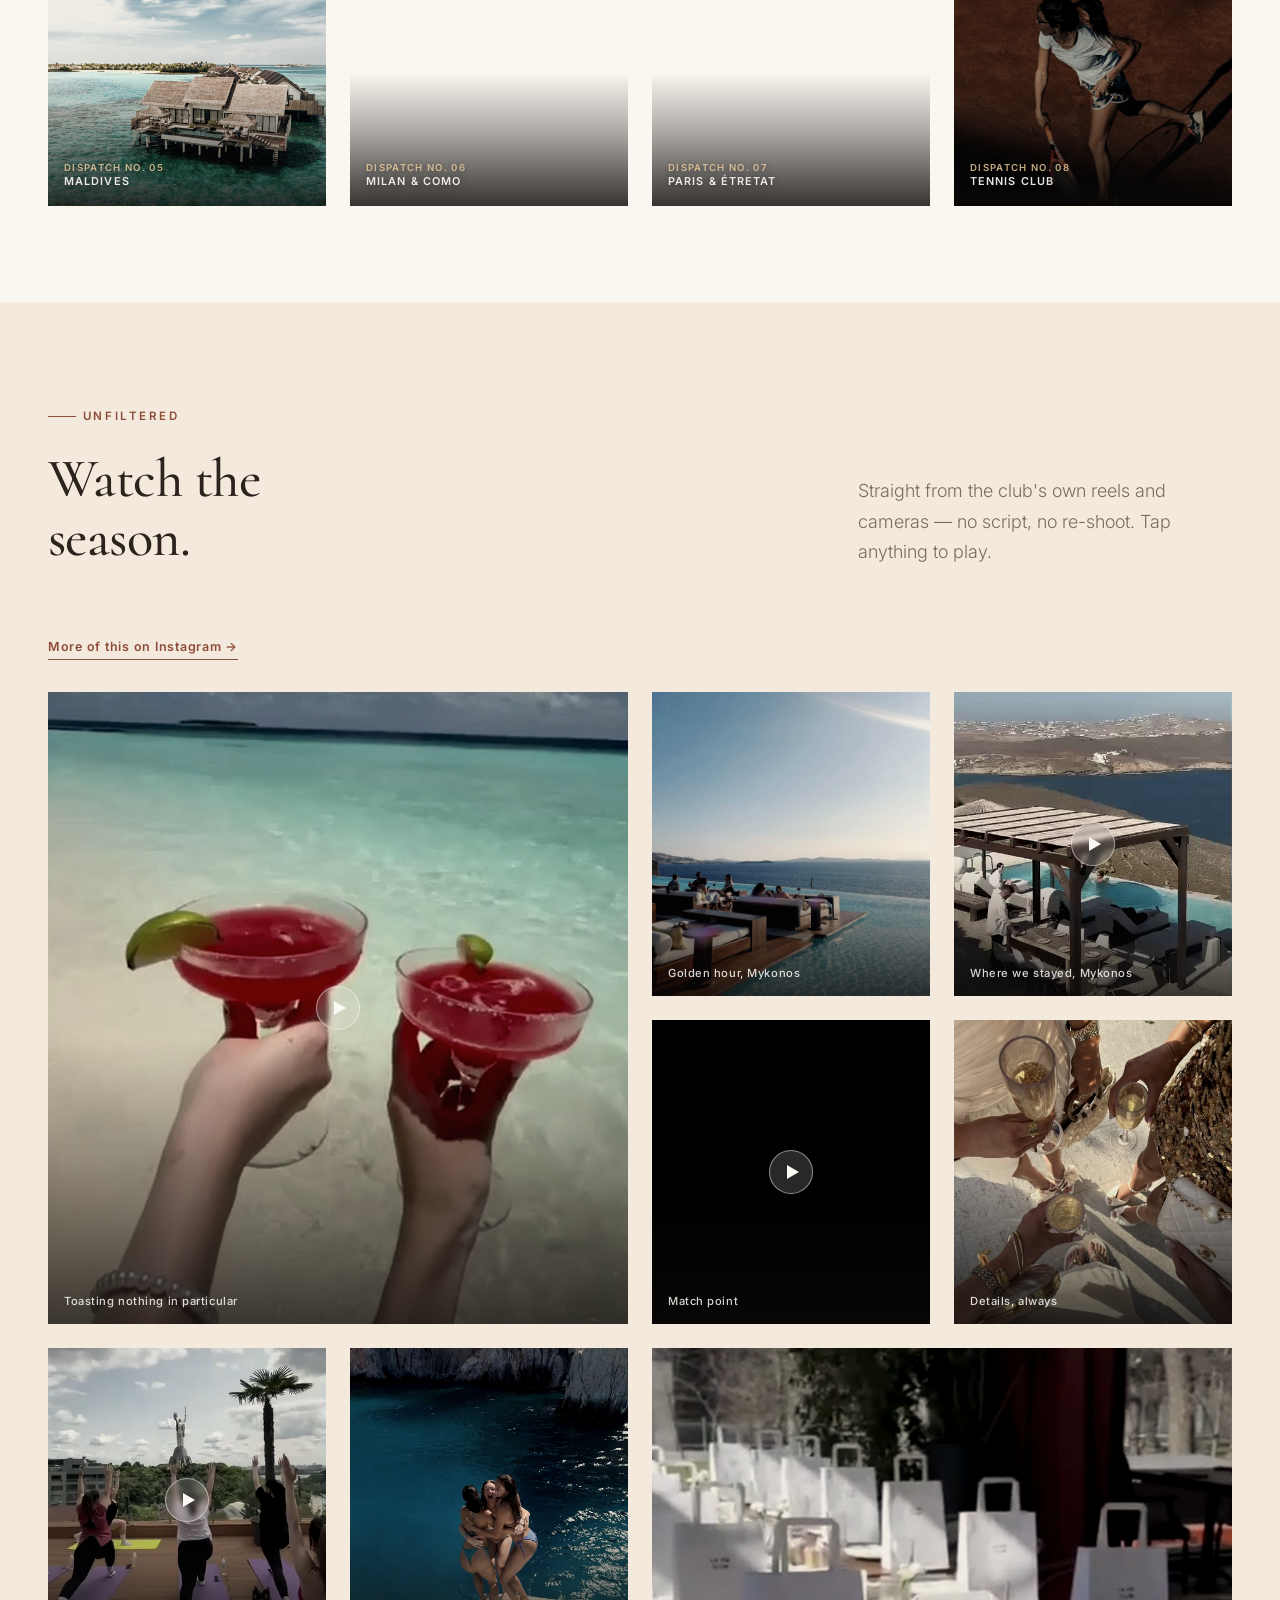
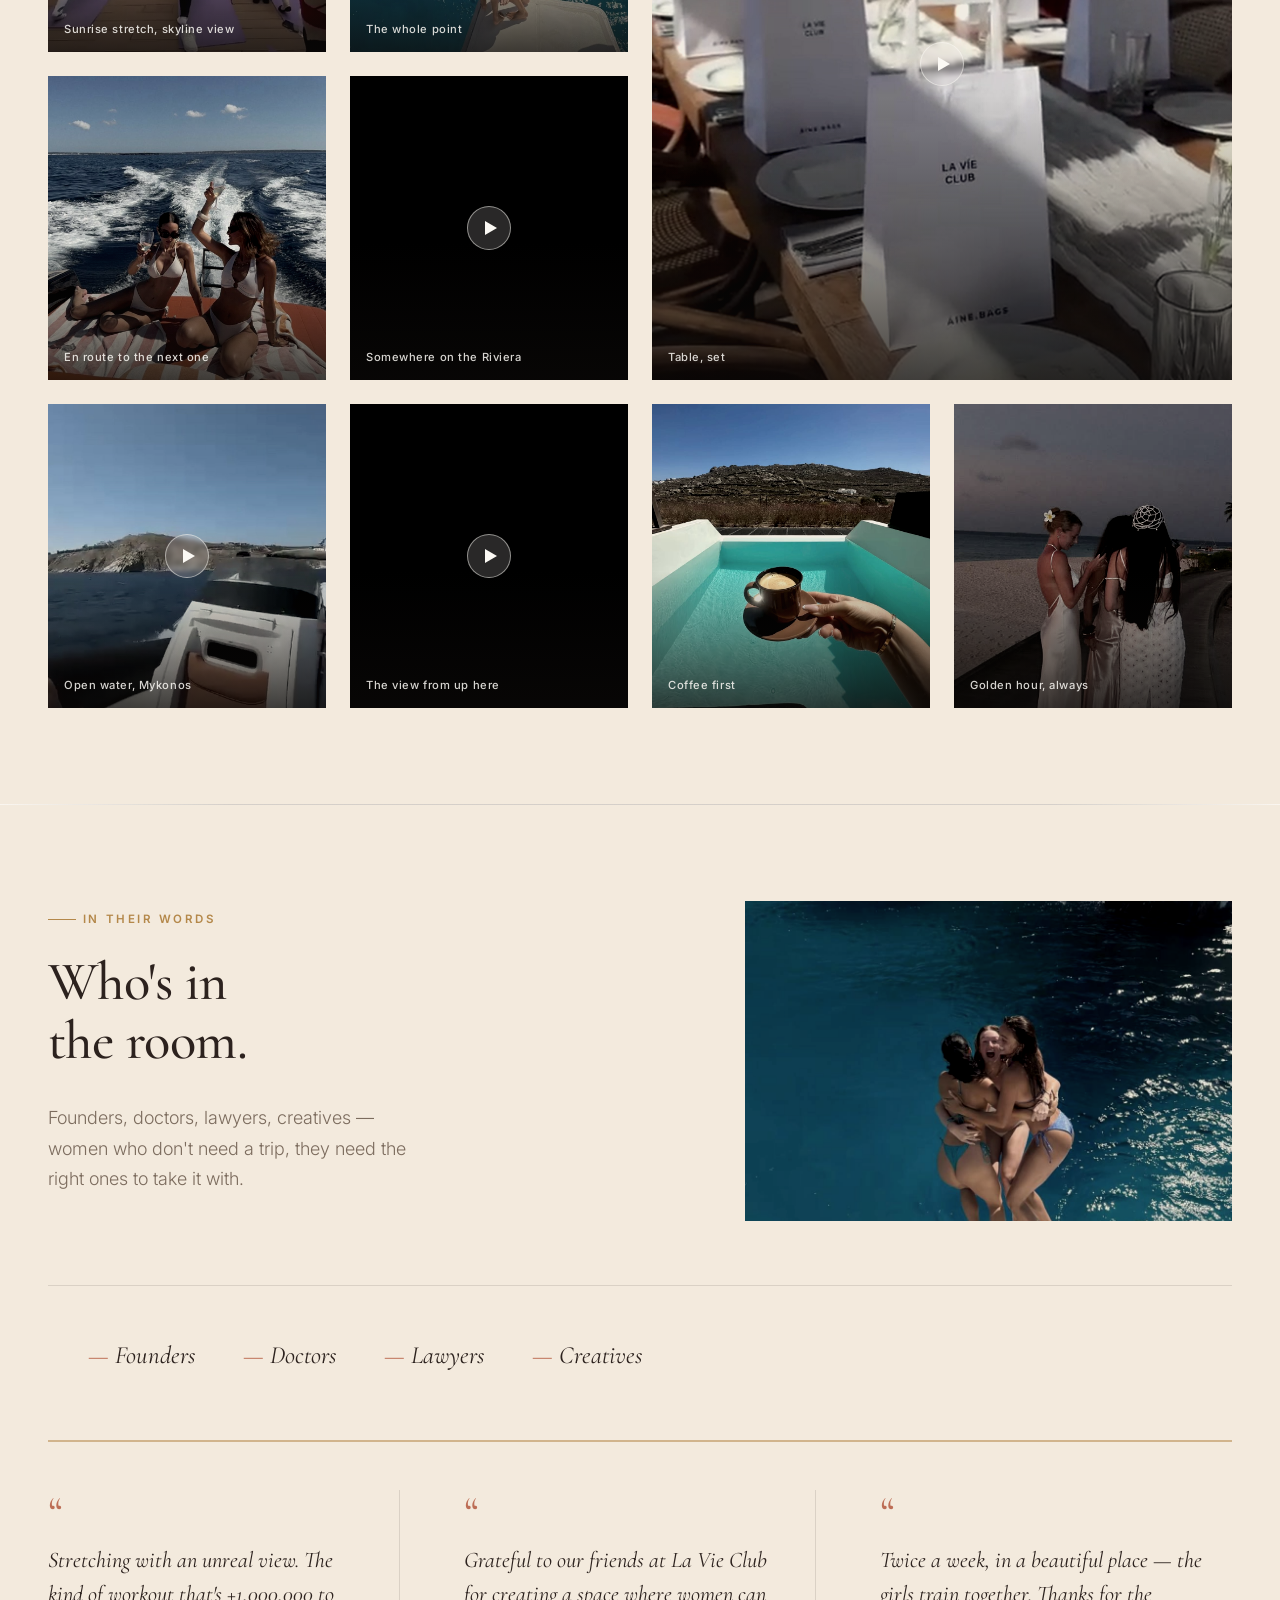
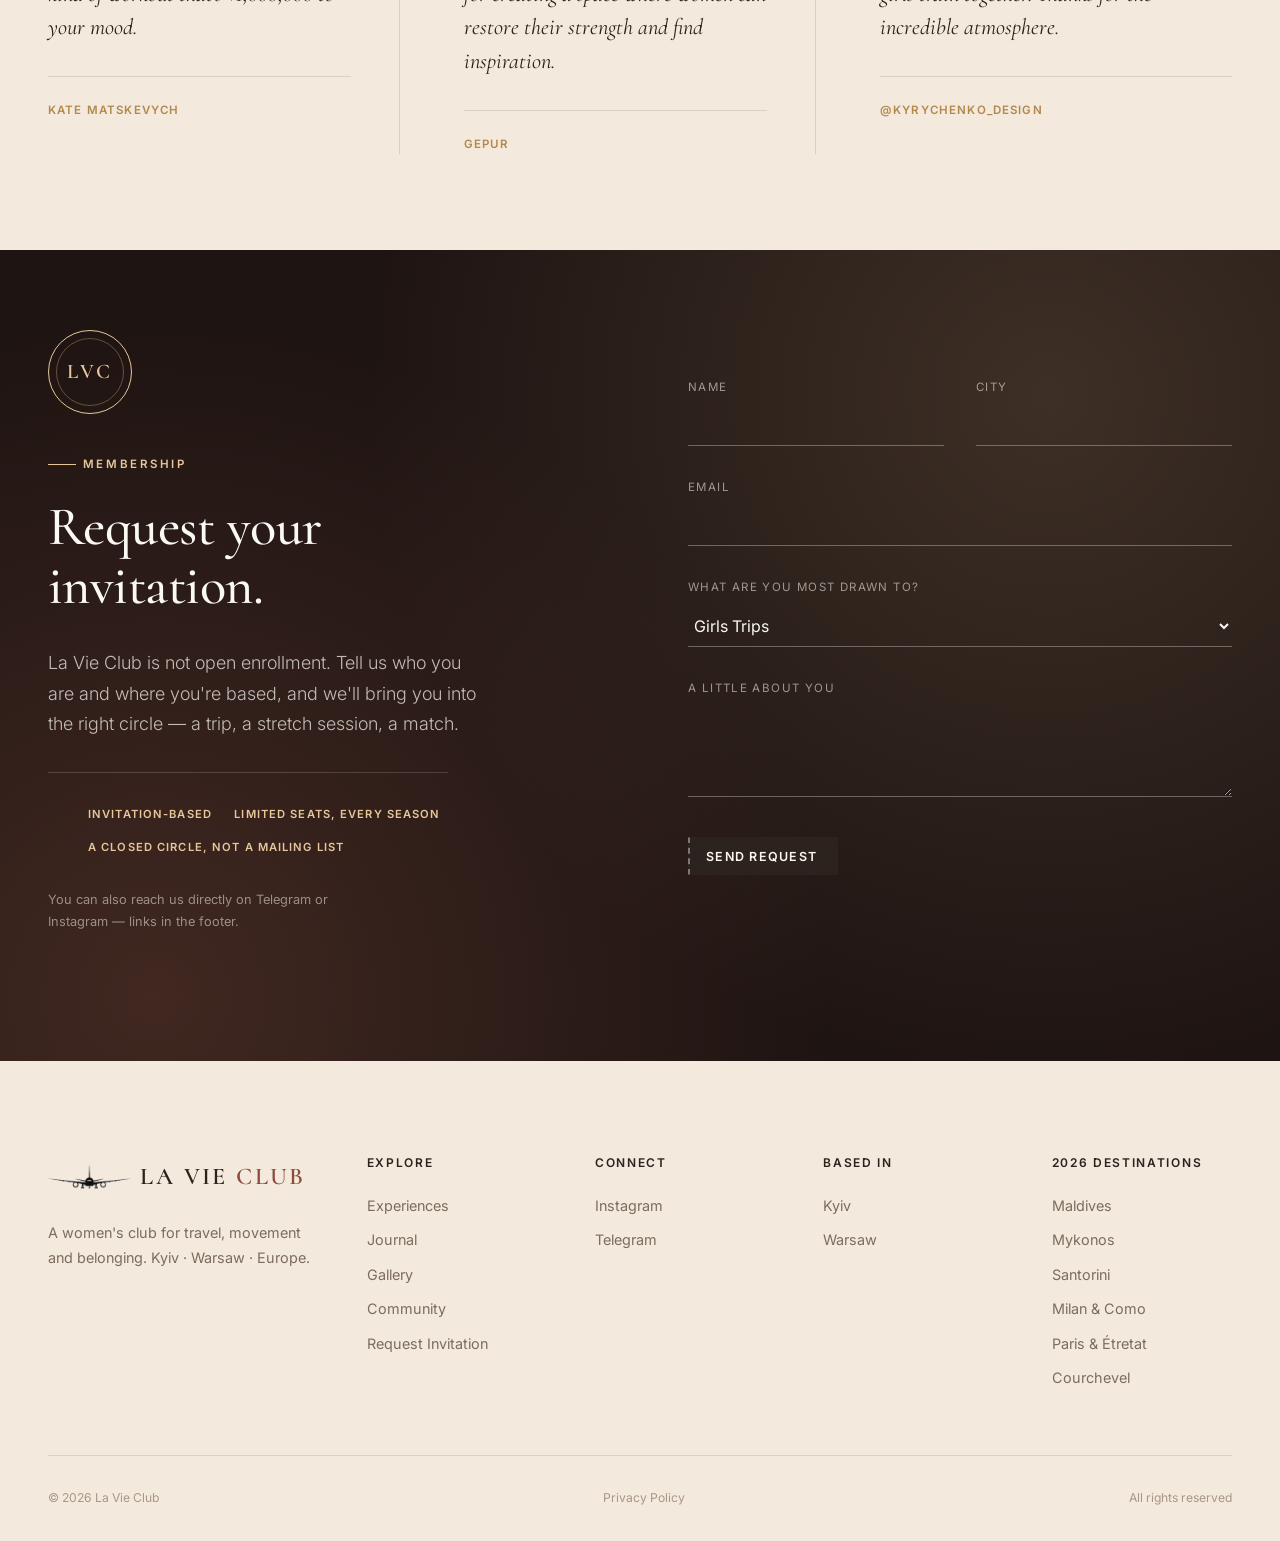
==== commit 8db2cc3a: "Force fresh fetch on the two big-tile posters, bump their resolution Client reported the two large g" ====
--- a/index.html
+++ b/index.html
@@ -335,7 +335,7 @@
 
       <div class="gallery-grid">
         <button class="gallery-item" data-type="video" data-src="img/video/champagne.mp4" data-caption="gallery.cap6" type="button">
-          <img class="real-photo" loading="lazy" decoding="async" src="img/gallery-poster-champagne.jpg" alt="">
+          <img class="real-photo" loading="lazy" decoding="async" src="img/gallery-poster-champagne-v2.jpg" alt="">
           <span class="gallery-play" aria-hidden="true"></span>
           <span class="gallery-tag" data-i18n="gallery.cap6">Toasting nothing in particular</span>
         </button>
@@ -367,7 +367,7 @@
           <span class="gallery-tag" data-i18n="gallery.cap7">The whole point</span>
         </button>
         <button class="gallery-item" data-type="video" data-src="img/video/sunset-pool.mp4" data-caption="gallery.cap8" type="button">
-          <img class="real-photo" loading="lazy" decoding="async" src="img/gallery-poster-sunset-pool.jpg" alt="">
+          <img class="real-photo" loading="lazy" decoding="async" src="img/gallery-poster-sunset-pool-v2.jpg" alt="">
           <span class="gallery-play" aria-hidden="true"></span>
           <span class="gallery-tag" data-i18n="gallery.cap8">Table, set</span>
         </button>
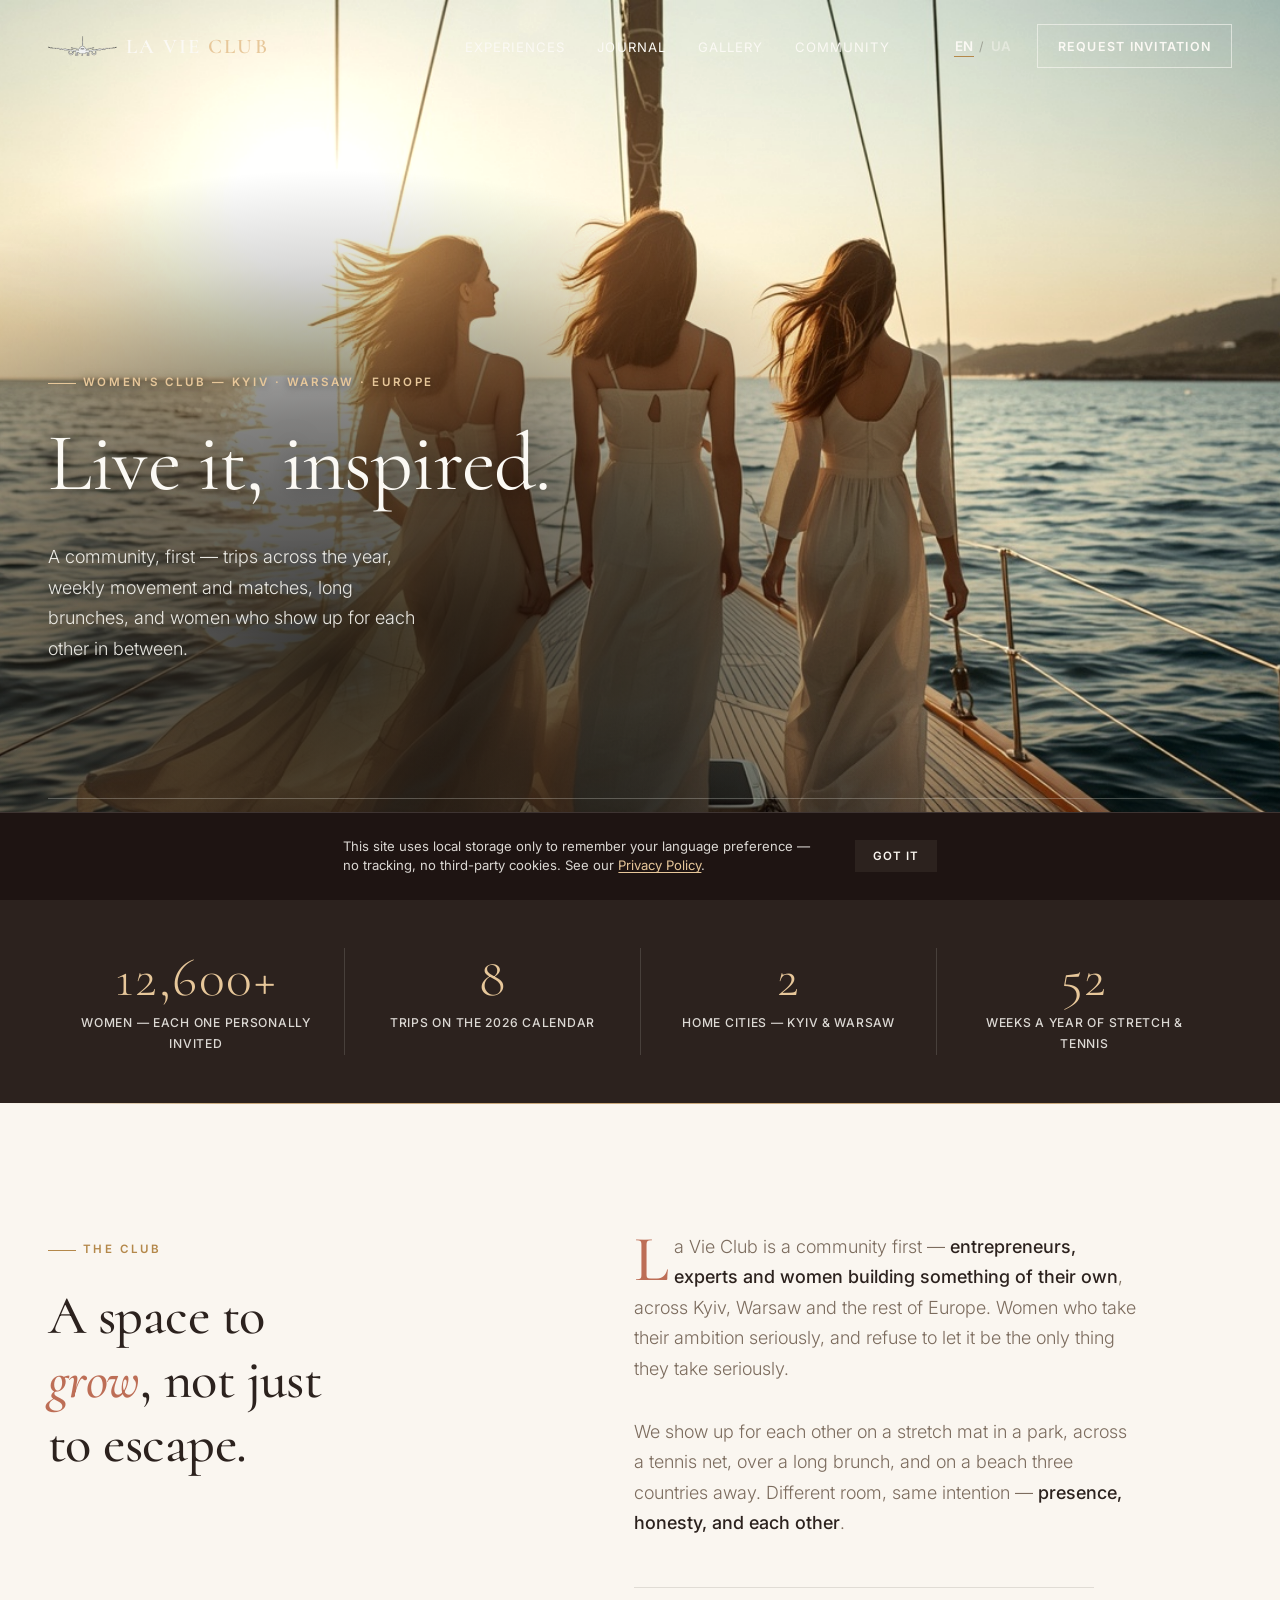
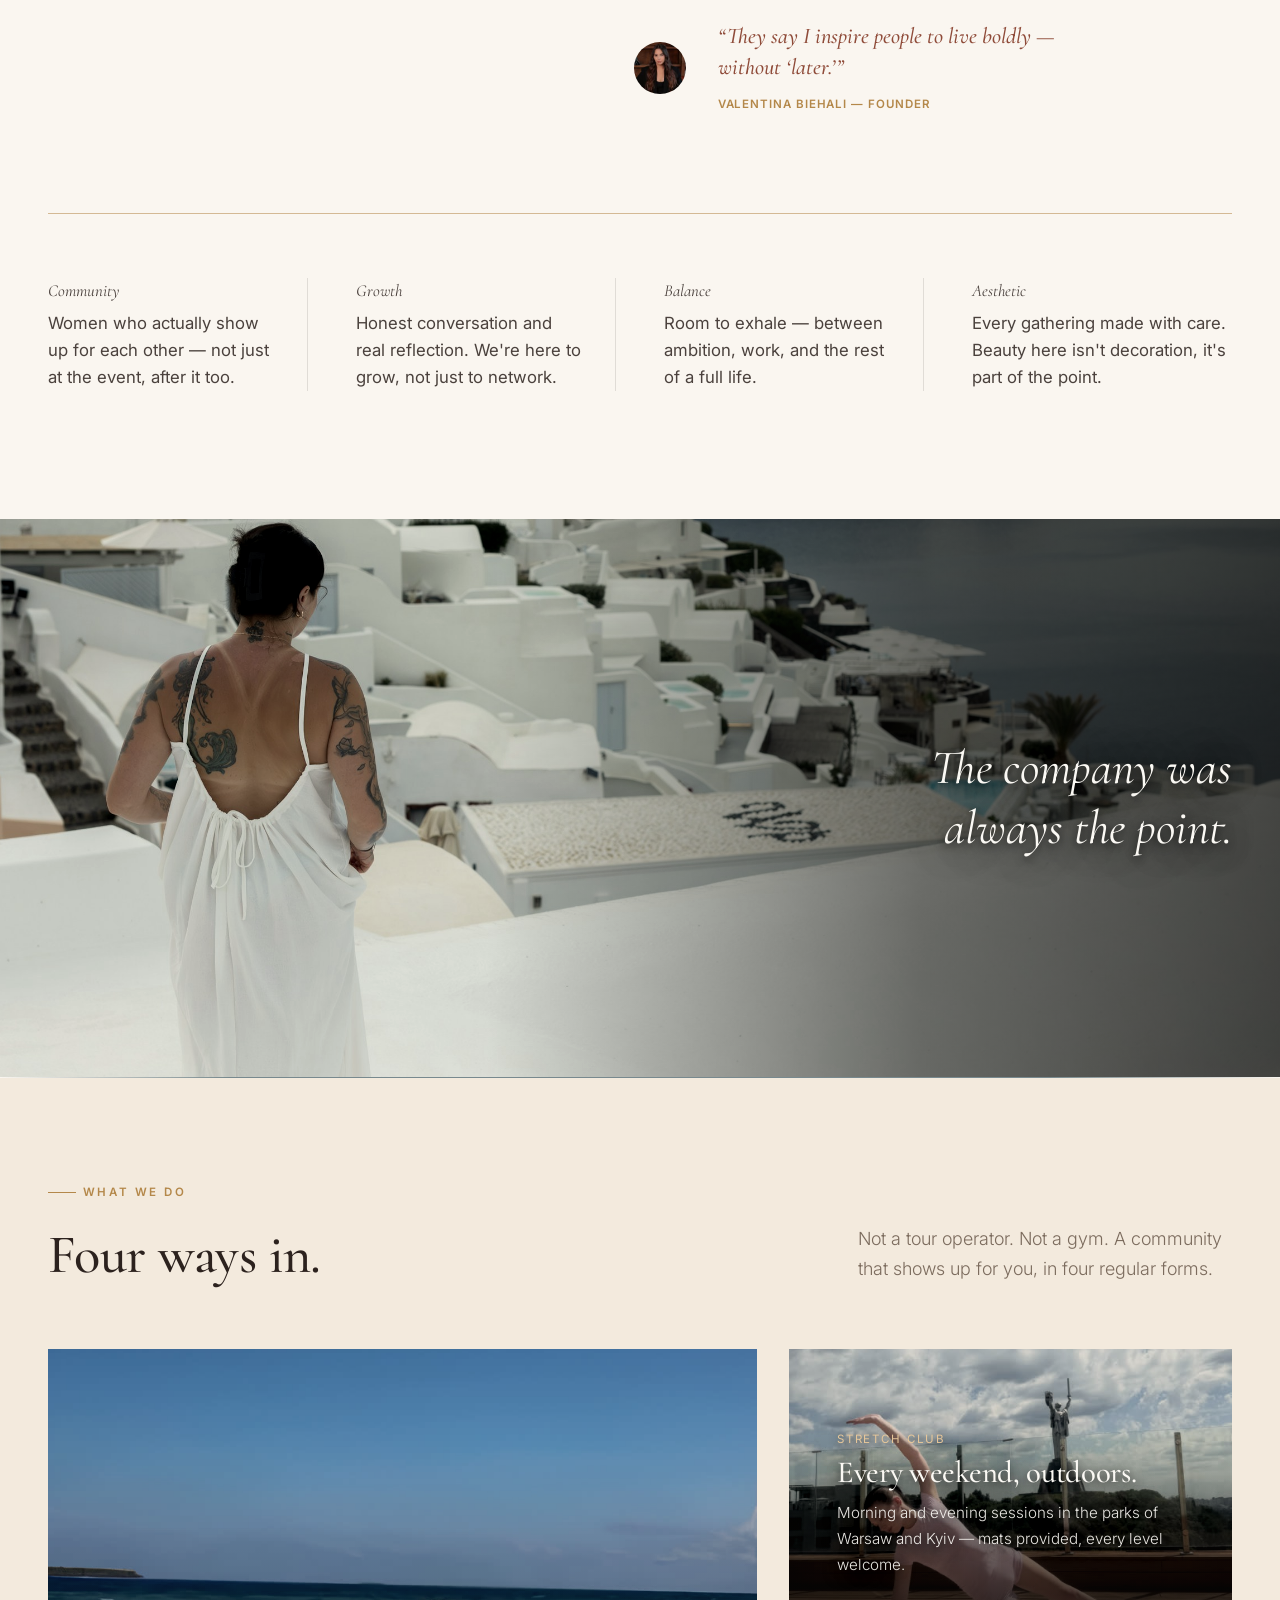
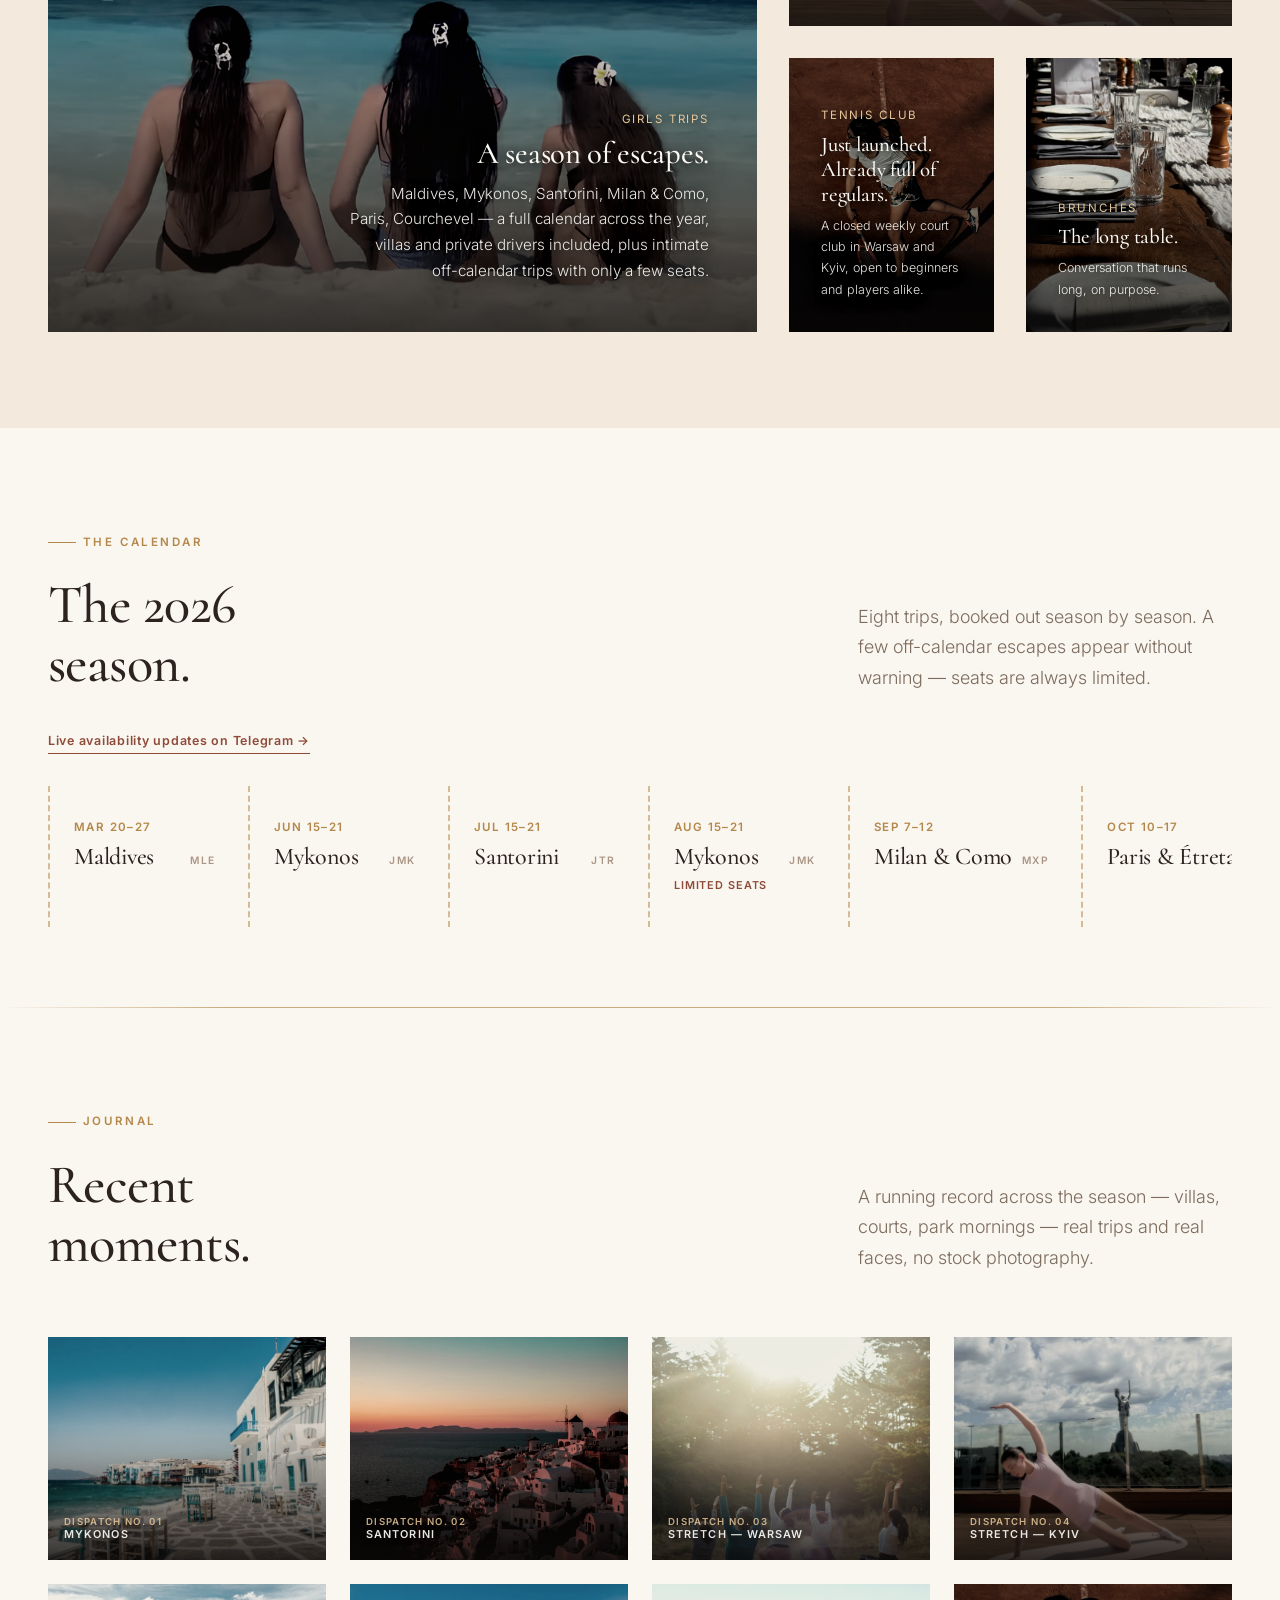
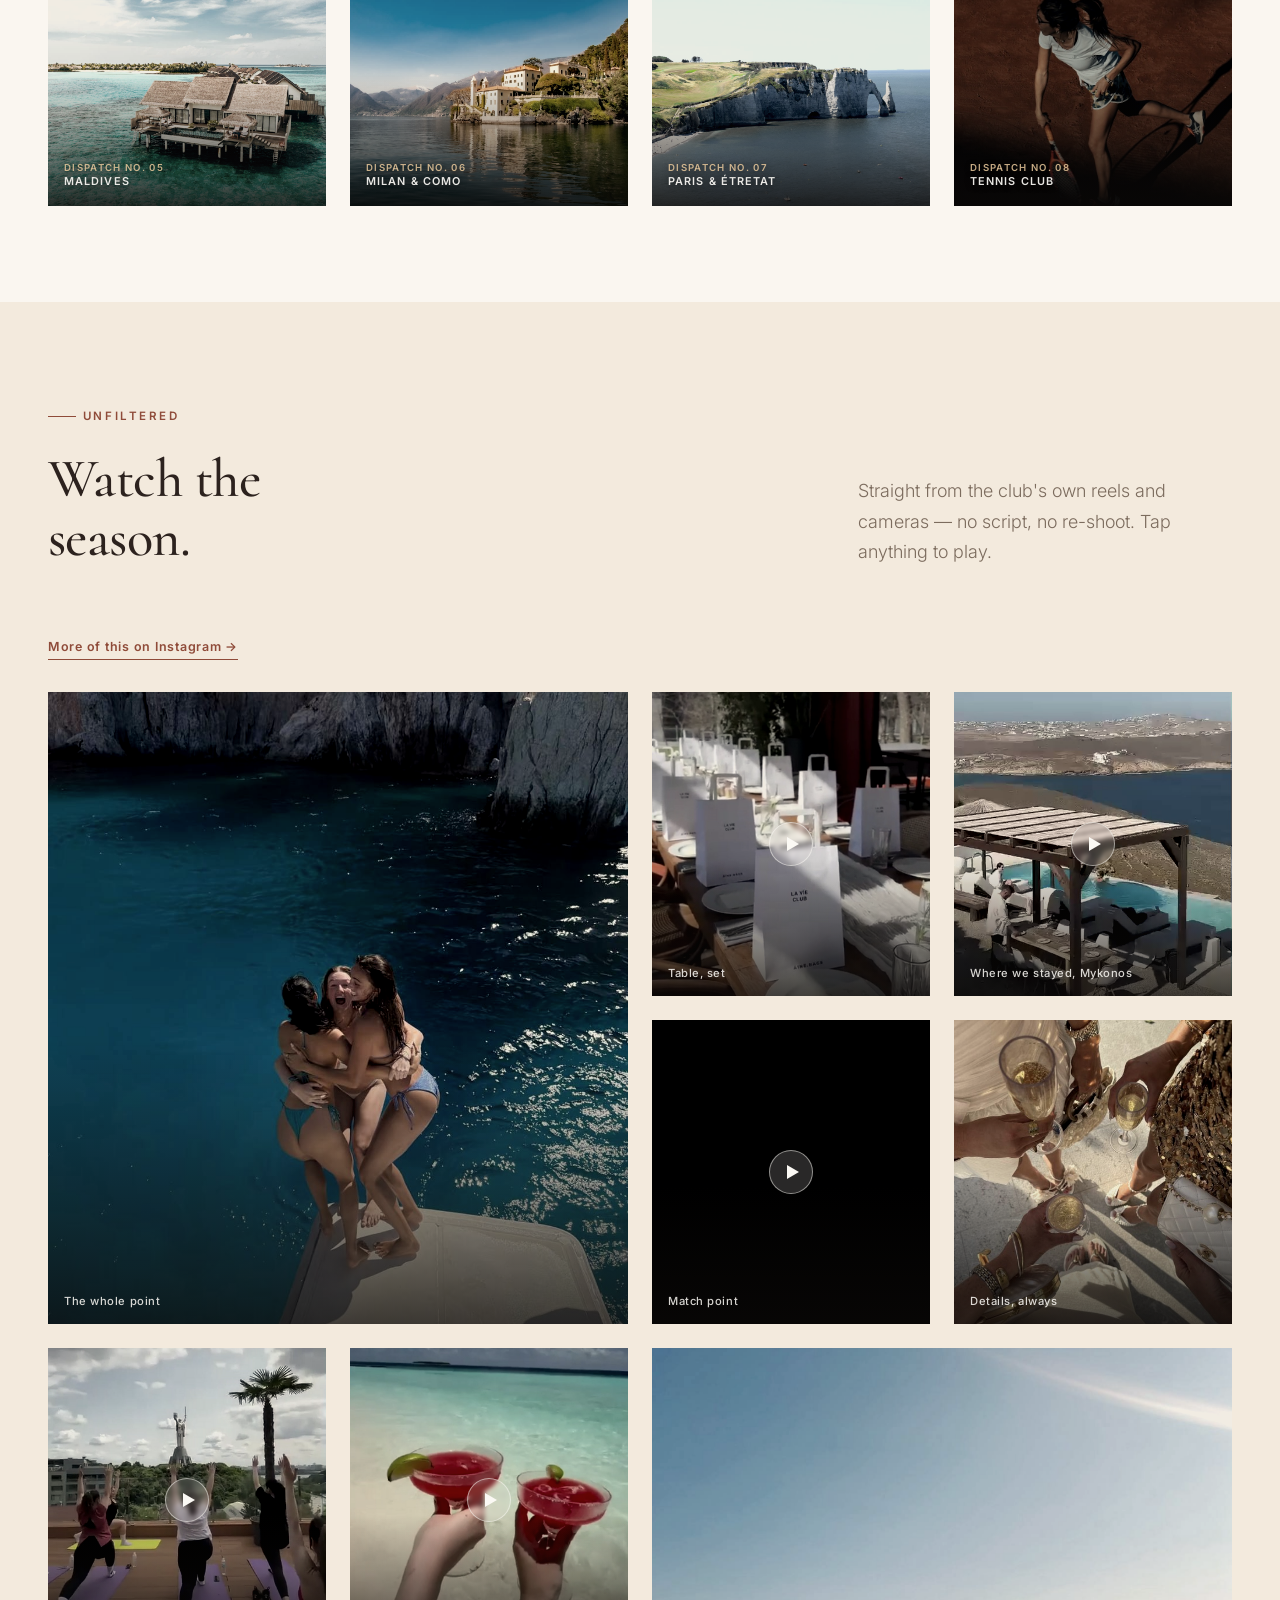
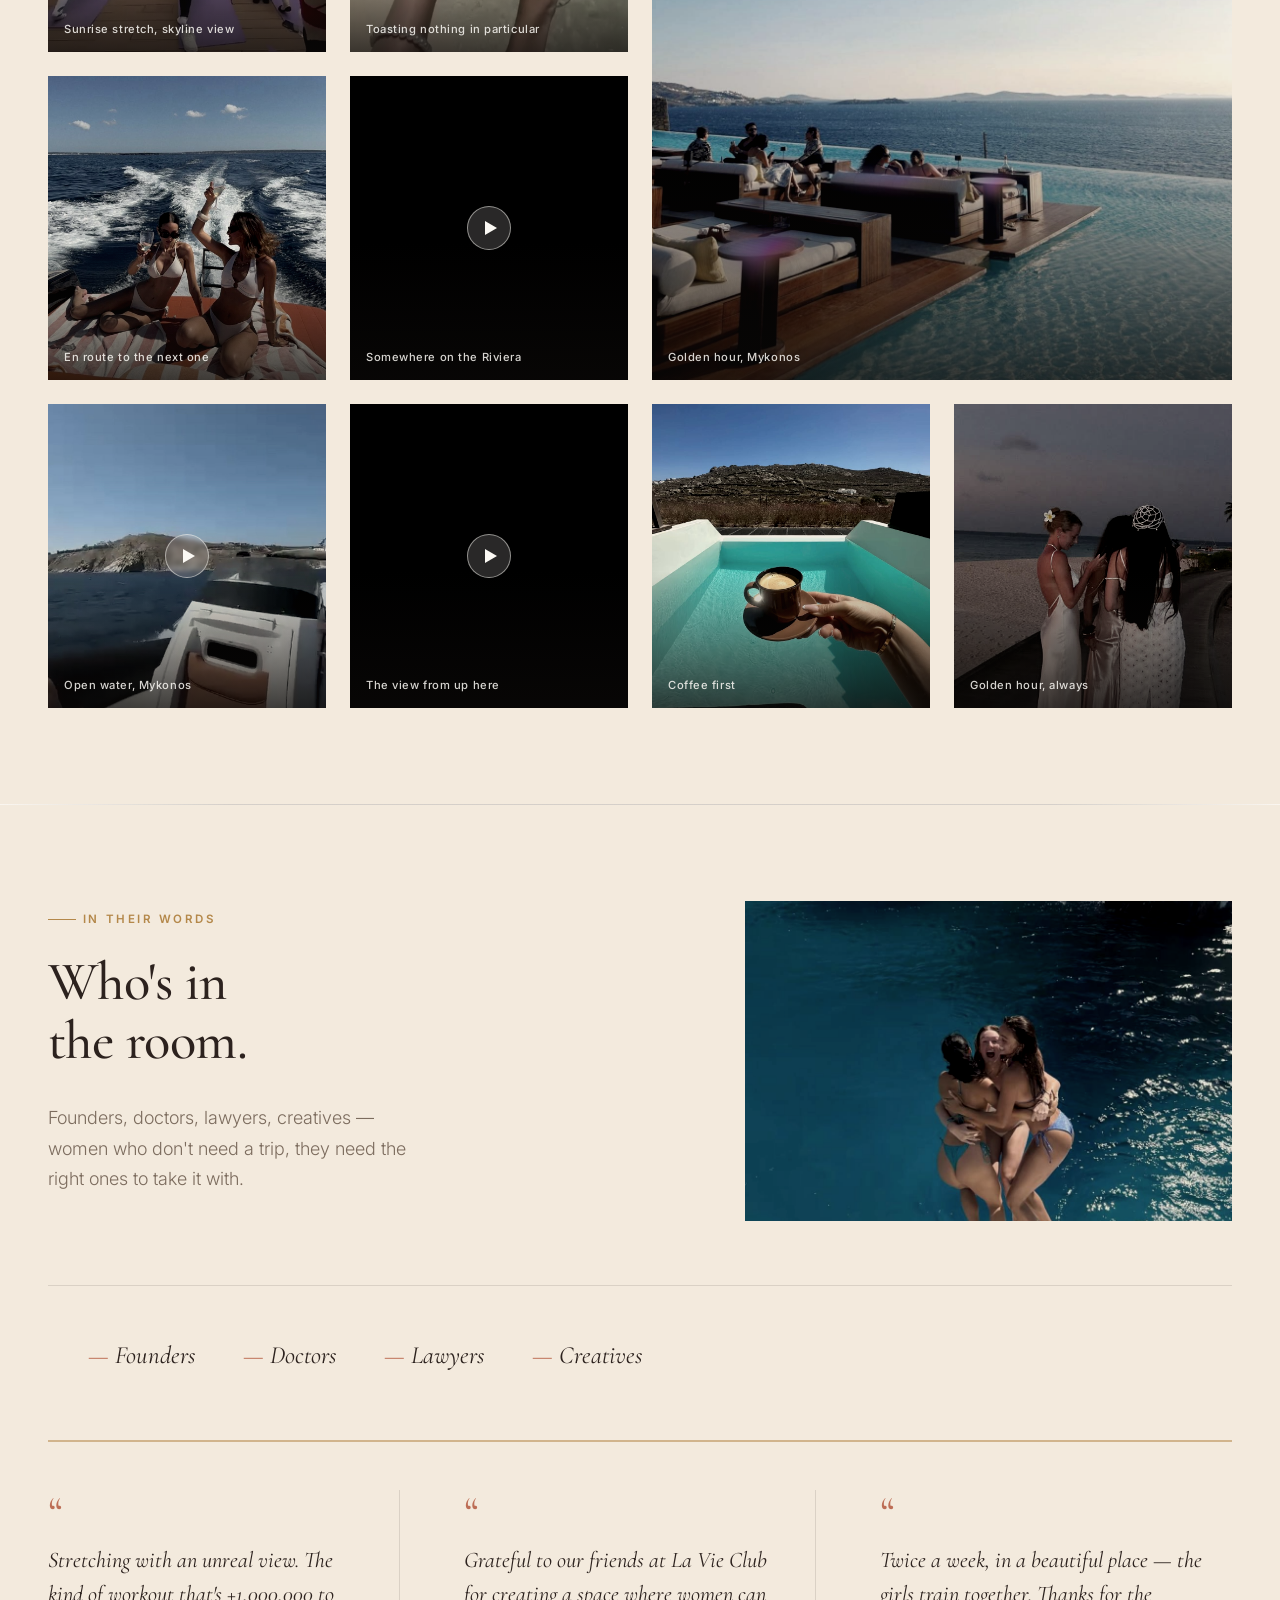
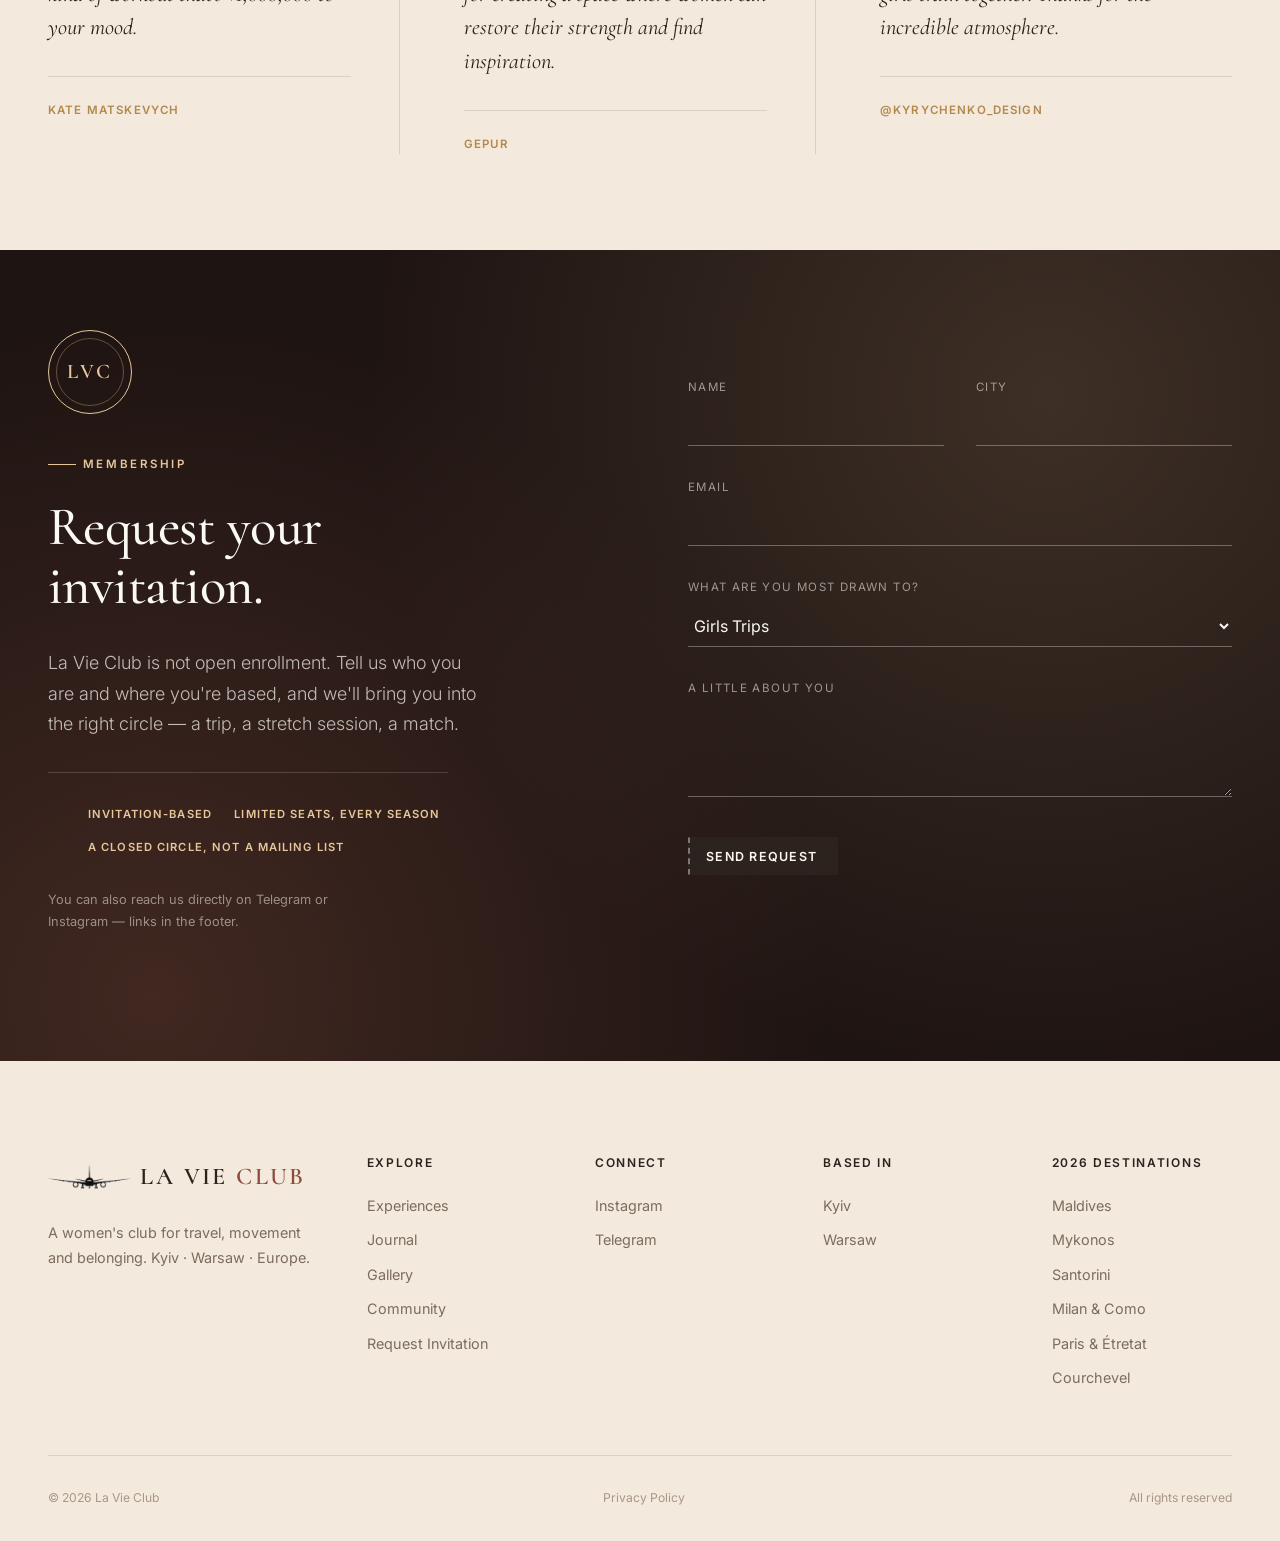
==== commit 7abc71e6: "Swap gallery content so the two big tiles get the highest-res assets The blur on the two large tiles" ====
--- a/index.html
+++ b/index.html
@@ -334,6 +334,34 @@
       <a href="https://www.instagram.com/lavie__club/" target="_blank" rel="noopener" class="season-cta gallery-cta reveal" data-i18n="gallery.more">More of this on Instagram →</a>
 
       <div class="gallery-grid">
+        <button class="gallery-item" data-type="photo" data-src="img/moment-embrace.jpg" data-caption="gallery.cap7" type="button">
+          <img class="real-photo" loading="lazy" decoding="async" src="img/moment-embrace.jpg" alt="" data-i18n-alt="gallery.alt7">
+          <span class="gallery-tag" data-i18n="gallery.cap7">The whole point</span>
+        </button>
+        <button class="gallery-item" data-type="video" data-src="img/video/sunset-pool.mp4" data-caption="gallery.cap8" type="button">
+          <img class="real-photo" loading="lazy" decoding="async" src="img/gallery-poster-sunset-pool-v2.jpg" alt="">
+          <span class="gallery-play" aria-hidden="true"></span>
+          <span class="gallery-tag" data-i18n="gallery.cap8">Table, set</span>
+        </button>
+        <button class="gallery-item" data-type="video" data-src="img/video/fireworks.mp4" data-caption="gallery.cap3" type="button">
+          <img class="real-photo" loading="lazy" decoding="async" src="img/gallery-poster-fireworks.jpg" alt="">
+          <span class="gallery-play" aria-hidden="true"></span>
+          <span class="gallery-tag" data-i18n="gallery.cap3">Where we stayed, Mykonos</span>
+        </button>
+        <button class="gallery-item" data-type="video" data-src="img/video/tennis.mp4" data-caption="gallery.cap4" type="button">
+          <video muted playsinline preload="metadata" src="img/video/tennis.mp4#t=1"></video>
+          <span class="gallery-play" aria-hidden="true"></span>
+          <span class="gallery-tag" data-i18n="gallery.cap4">Match point</span>
+        </button>
+        <button class="gallery-item" data-type="photo" data-src="img/moment-flatlay.jpg" data-caption="gallery.cap5" type="button">
+          <img class="real-photo" loading="lazy" decoding="async" src="img/moment-flatlay.jpg" alt="" data-i18n-alt="gallery.alt5">
+          <span class="gallery-tag" data-i18n="gallery.cap5">Details, always</span>
+        </button>
+        <button class="gallery-item" data-type="video" data-src="img/video/helicopter.mp4" data-caption="gallery.cap1" type="button">
+          <img class="real-photo" loading="lazy" decoding="async" src="img/gallery-poster-helicopter.jpg" alt="">
+          <span class="gallery-play" aria-hidden="true"></span>
+          <span class="gallery-tag" data-i18n="gallery.cap1">Sunrise stretch, skyline view</span>
+        </button>
         <button class="gallery-item" data-type="video" data-src="img/video/champagne.mp4" data-caption="gallery.cap6" type="button">
           <img class="real-photo" loading="lazy" decoding="async" src="img/gallery-poster-champagne-v2.jpg" alt="">
           <span class="gallery-play" aria-hidden="true"></span>
@@ -342,34 +370,6 @@
         <button class="gallery-item" data-type="photo" data-src="img/moment-poolbar.jpg" data-caption="gallery.cap2" type="button">
           <img class="real-photo" loading="lazy" decoding="async" src="img/moment-poolbar.jpg" alt="" data-i18n-alt="gallery.alt2">
           <span class="gallery-tag" data-i18n="gallery.cap2">Golden hour, Mykonos</span>
-        </button>
-        <button class="gallery-item" data-type="video" data-src="img/video/fireworks.mp4" data-caption="gallery.cap3" type="button">
-          <img class="real-photo" loading="lazy" decoding="async" src="img/gallery-poster-fireworks.jpg" alt="">
-          <span class="gallery-play" aria-hidden="true"></span>
-          <span class="gallery-tag" data-i18n="gallery.cap3">Where we stayed, Mykonos</span>
-        </button>
-        <button class="gallery-item" data-type="video" data-src="img/video/tennis.mp4" data-caption="gallery.cap4" type="button">
-          <video muted playsinline preload="metadata" src="img/video/tennis.mp4#t=1"></video>
-          <span class="gallery-play" aria-hidden="true"></span>
-          <span class="gallery-tag" data-i18n="gallery.cap4">Match point</span>
-        </button>
-        <button class="gallery-item" data-type="photo" data-src="img/moment-flatlay.jpg" data-caption="gallery.cap5" type="button">
-          <img class="real-photo" loading="lazy" decoding="async" src="img/moment-flatlay.jpg" alt="" data-i18n-alt="gallery.alt5">
-          <span class="gallery-tag" data-i18n="gallery.cap5">Details, always</span>
-        </button>
-        <button class="gallery-item" data-type="video" data-src="img/video/helicopter.mp4" data-caption="gallery.cap1" type="button">
-          <img class="real-photo" loading="lazy" decoding="async" src="img/gallery-poster-helicopter.jpg" alt="">
-          <span class="gallery-play" aria-hidden="true"></span>
-          <span class="gallery-tag" data-i18n="gallery.cap1">Sunrise stretch, skyline view</span>
-        </button>
-        <button class="gallery-item" data-type="photo" data-src="img/moment-embrace.jpg" data-caption="gallery.cap7" type="button">
-          <img class="real-photo" loading="lazy" decoding="async" src="img/moment-embrace.jpg" alt="" data-i18n-alt="gallery.alt7">
-          <span class="gallery-tag" data-i18n="gallery.cap7">The whole point</span>
-        </button>
-        <button class="gallery-item" data-type="video" data-src="img/video/sunset-pool.mp4" data-caption="gallery.cap8" type="button">
-          <img class="real-photo" loading="lazy" decoding="async" src="img/gallery-poster-sunset-pool-v2.jpg" alt="">
-          <span class="gallery-play" aria-hidden="true"></span>
-          <span class="gallery-tag" data-i18n="gallery.cap8">Table, set</span>
         </button>
         <button class="gallery-item" data-type="photo" data-src="img/moment-speedboat.jpg" data-caption="gallery.cap9" type="button">
           <img class="real-photo" loading="lazy" decoding="async" src="img/moment-speedboat.jpg" alt="" data-i18n-alt="gallery.alt9">
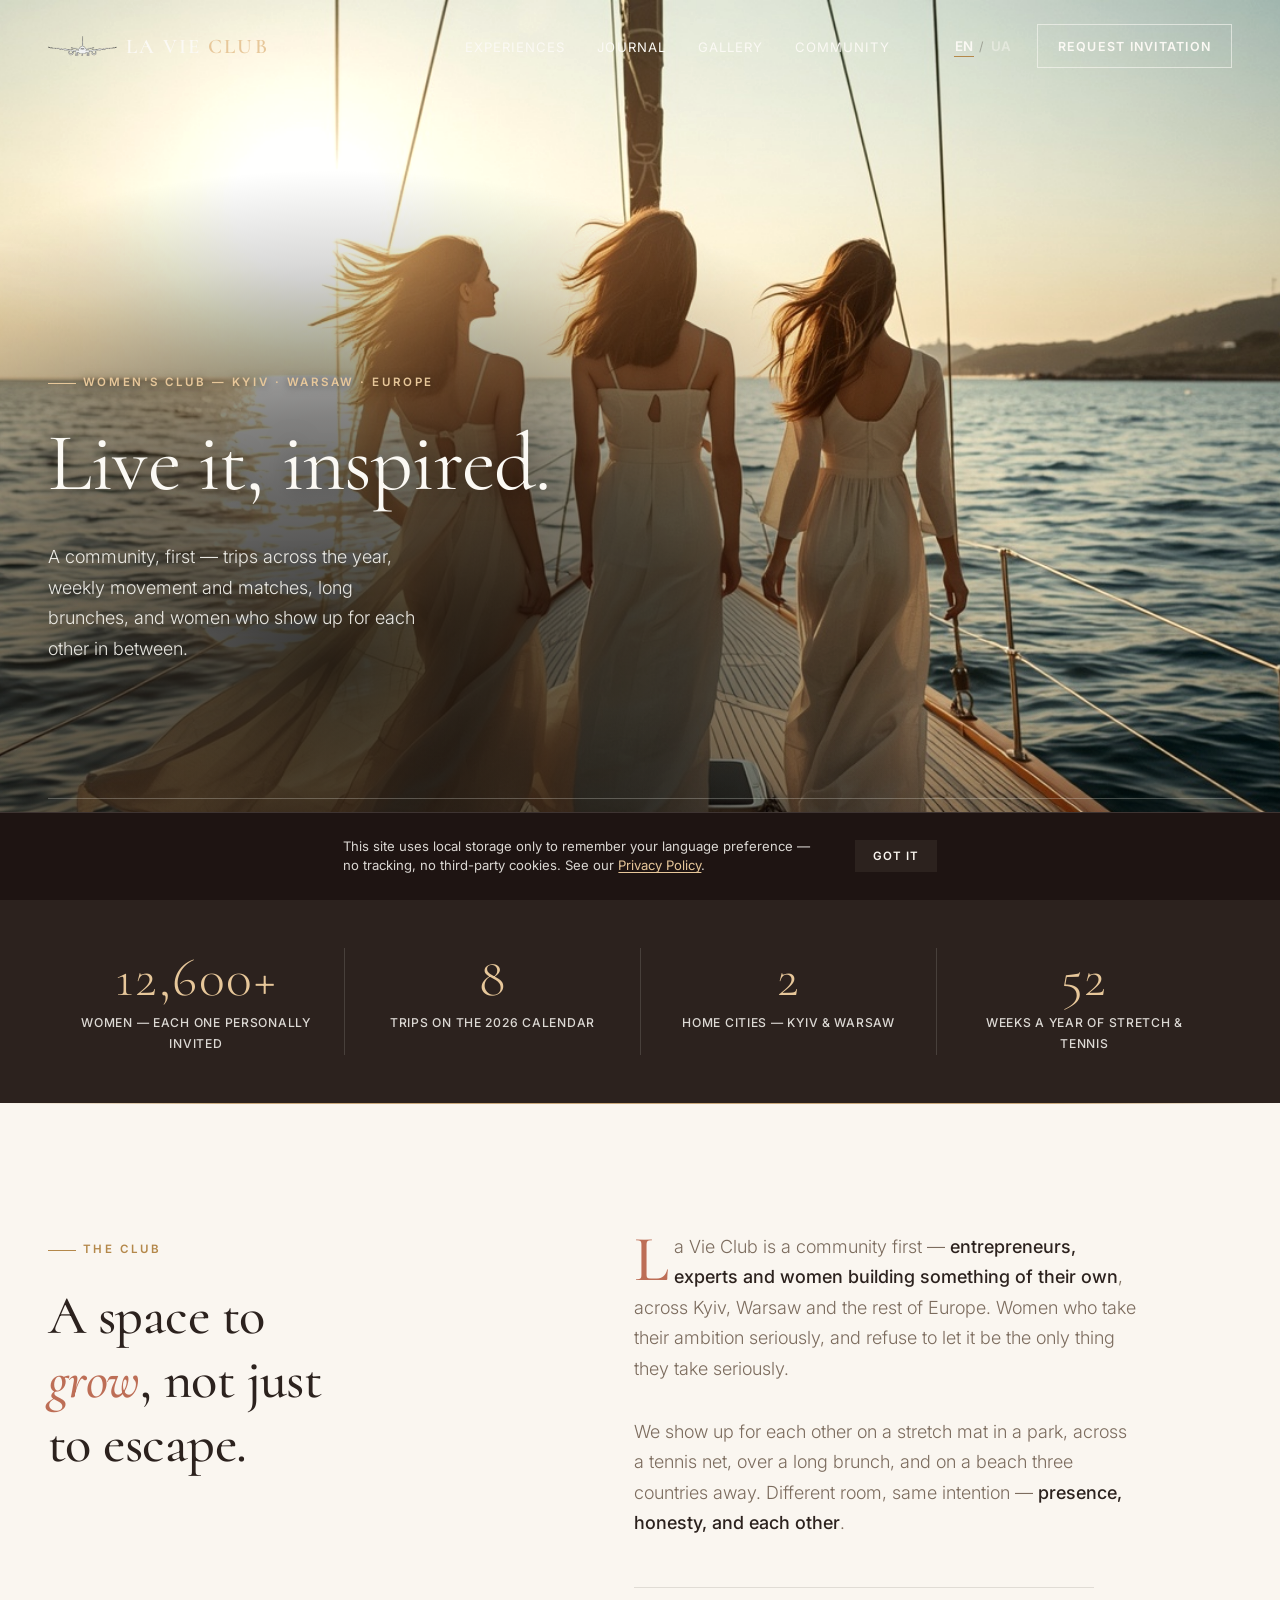
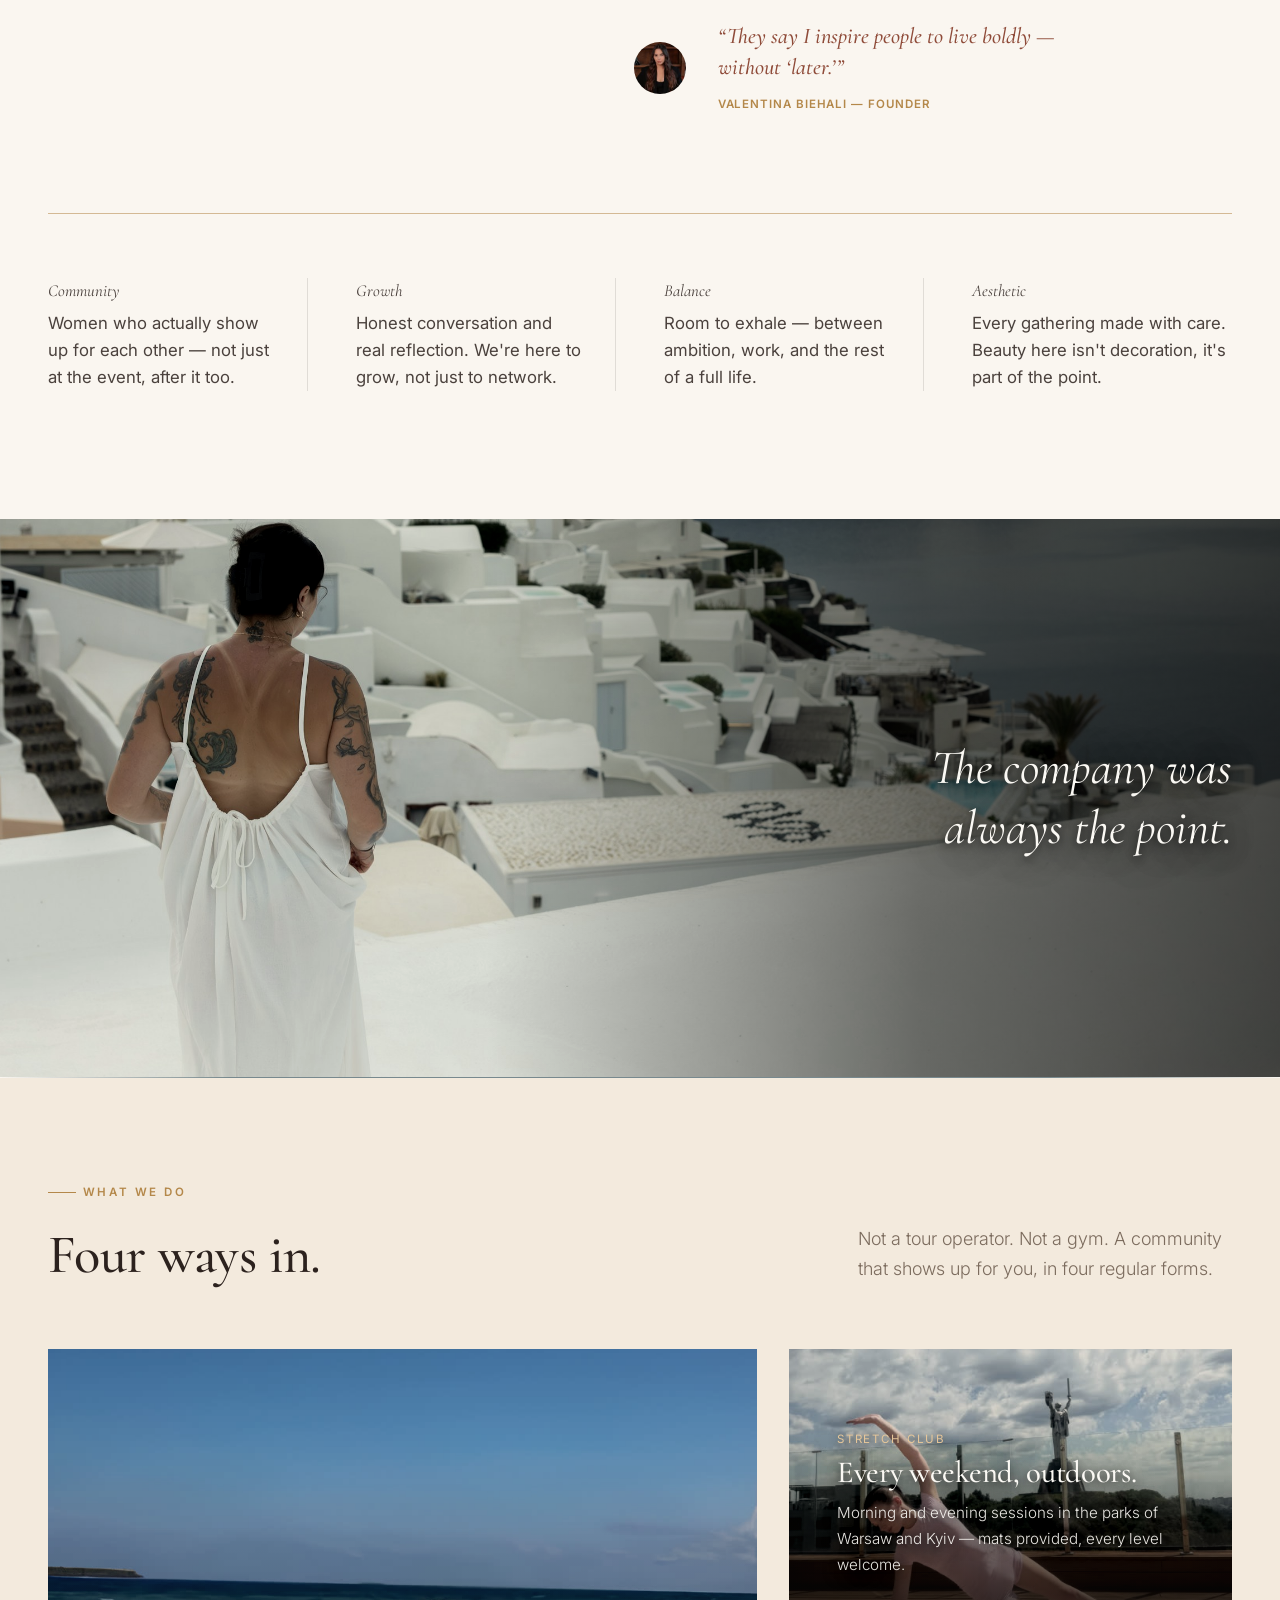
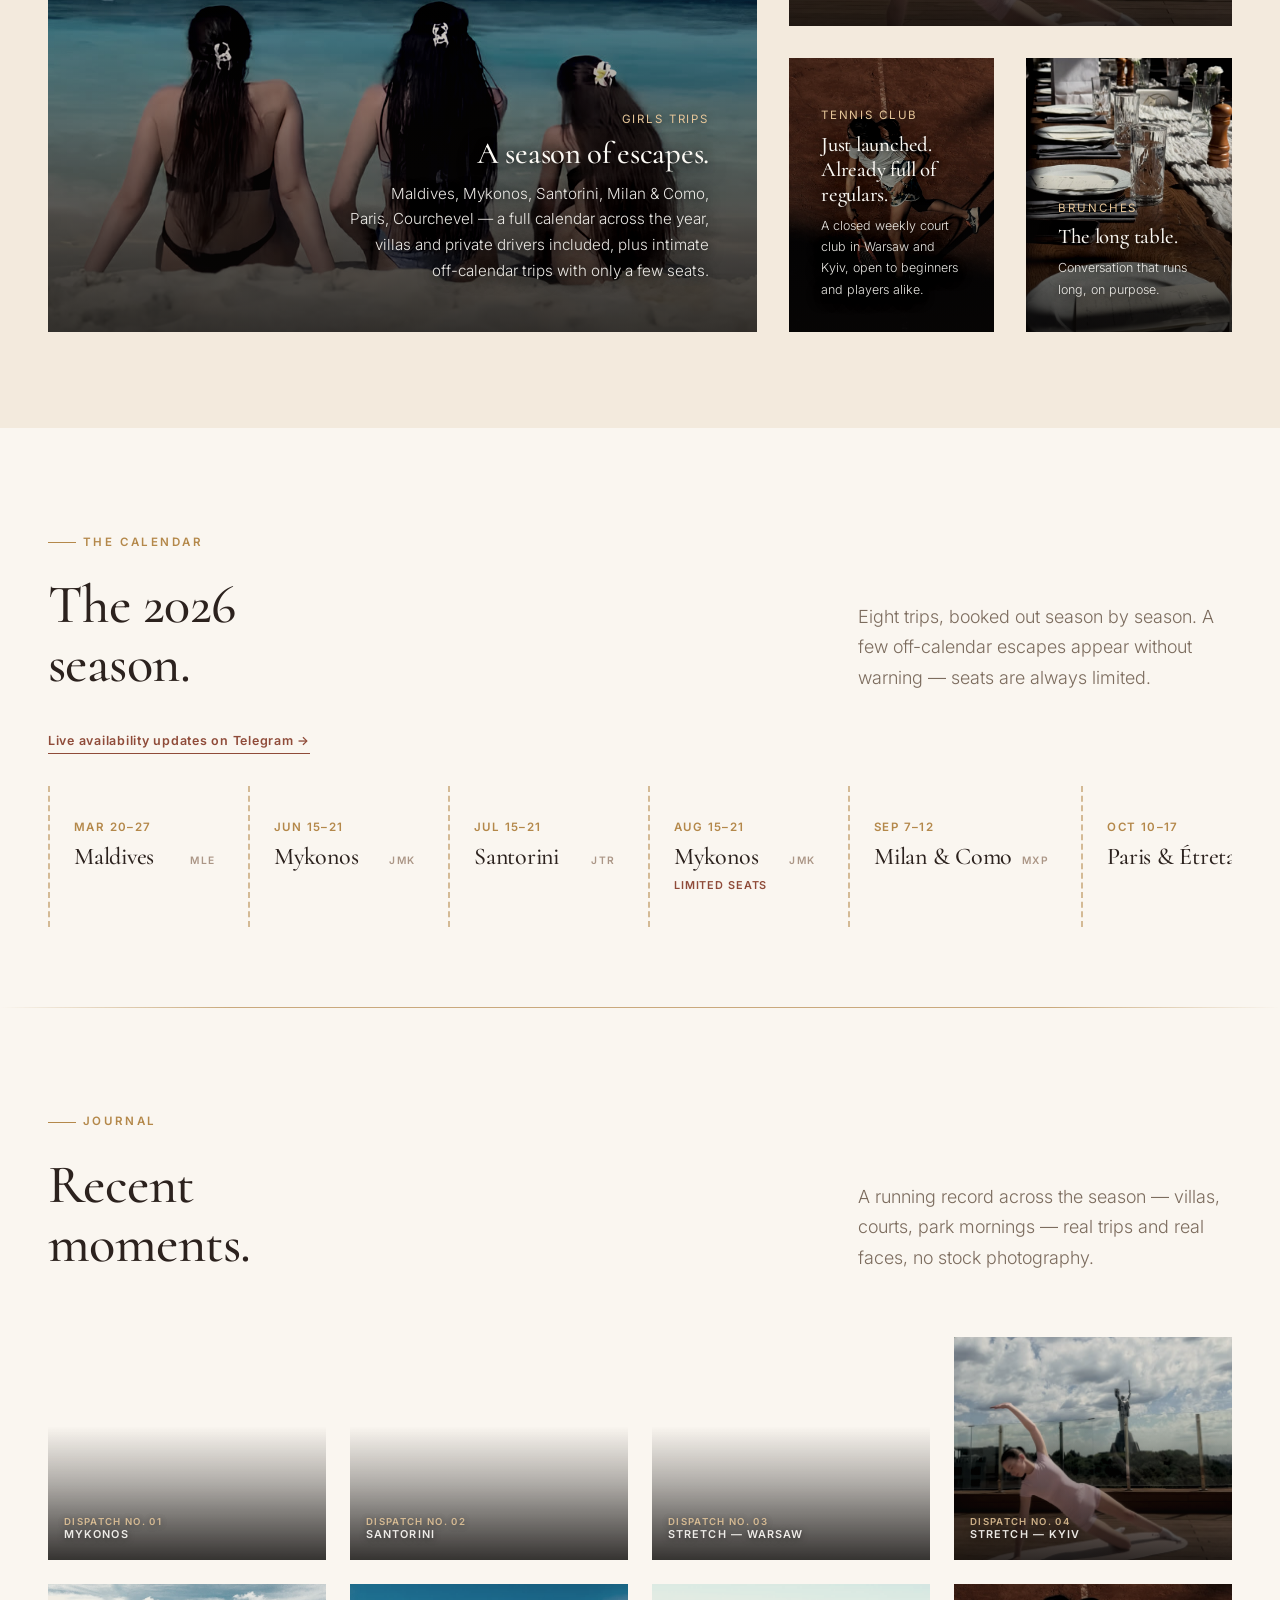
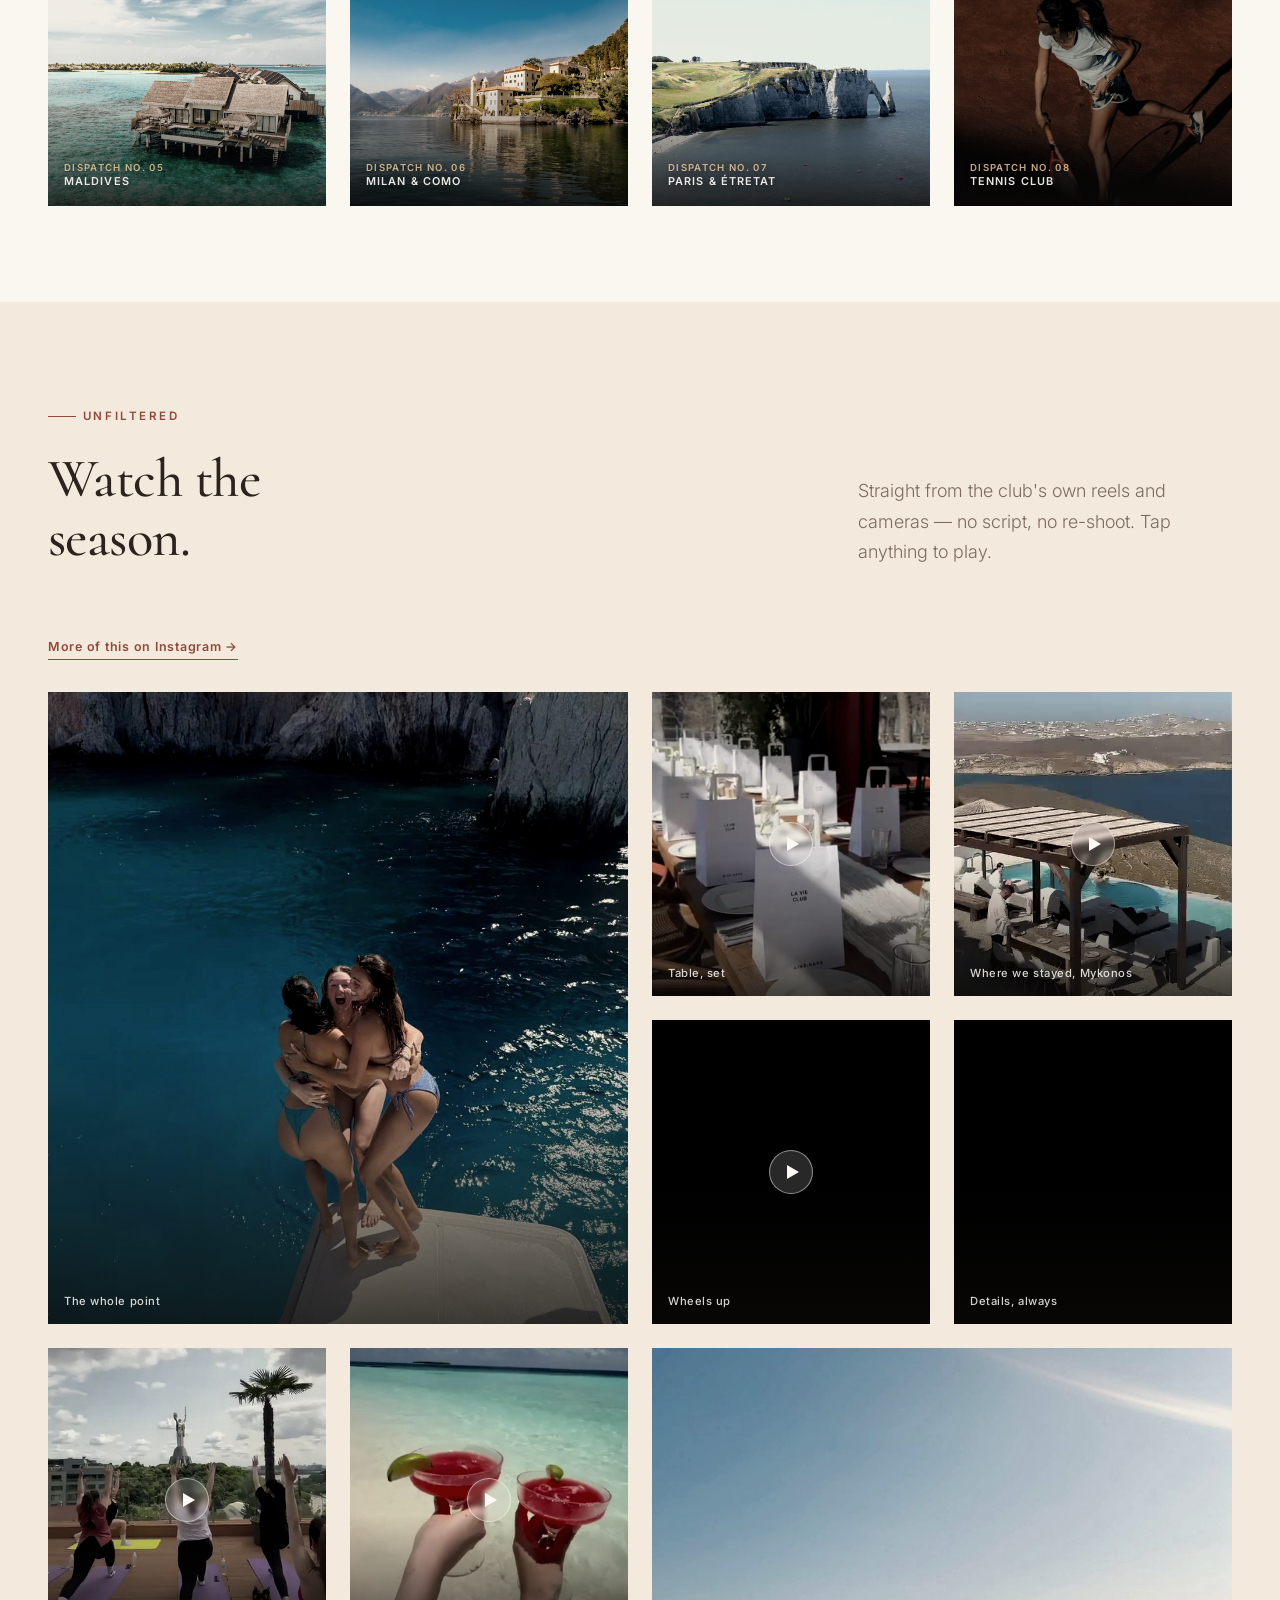
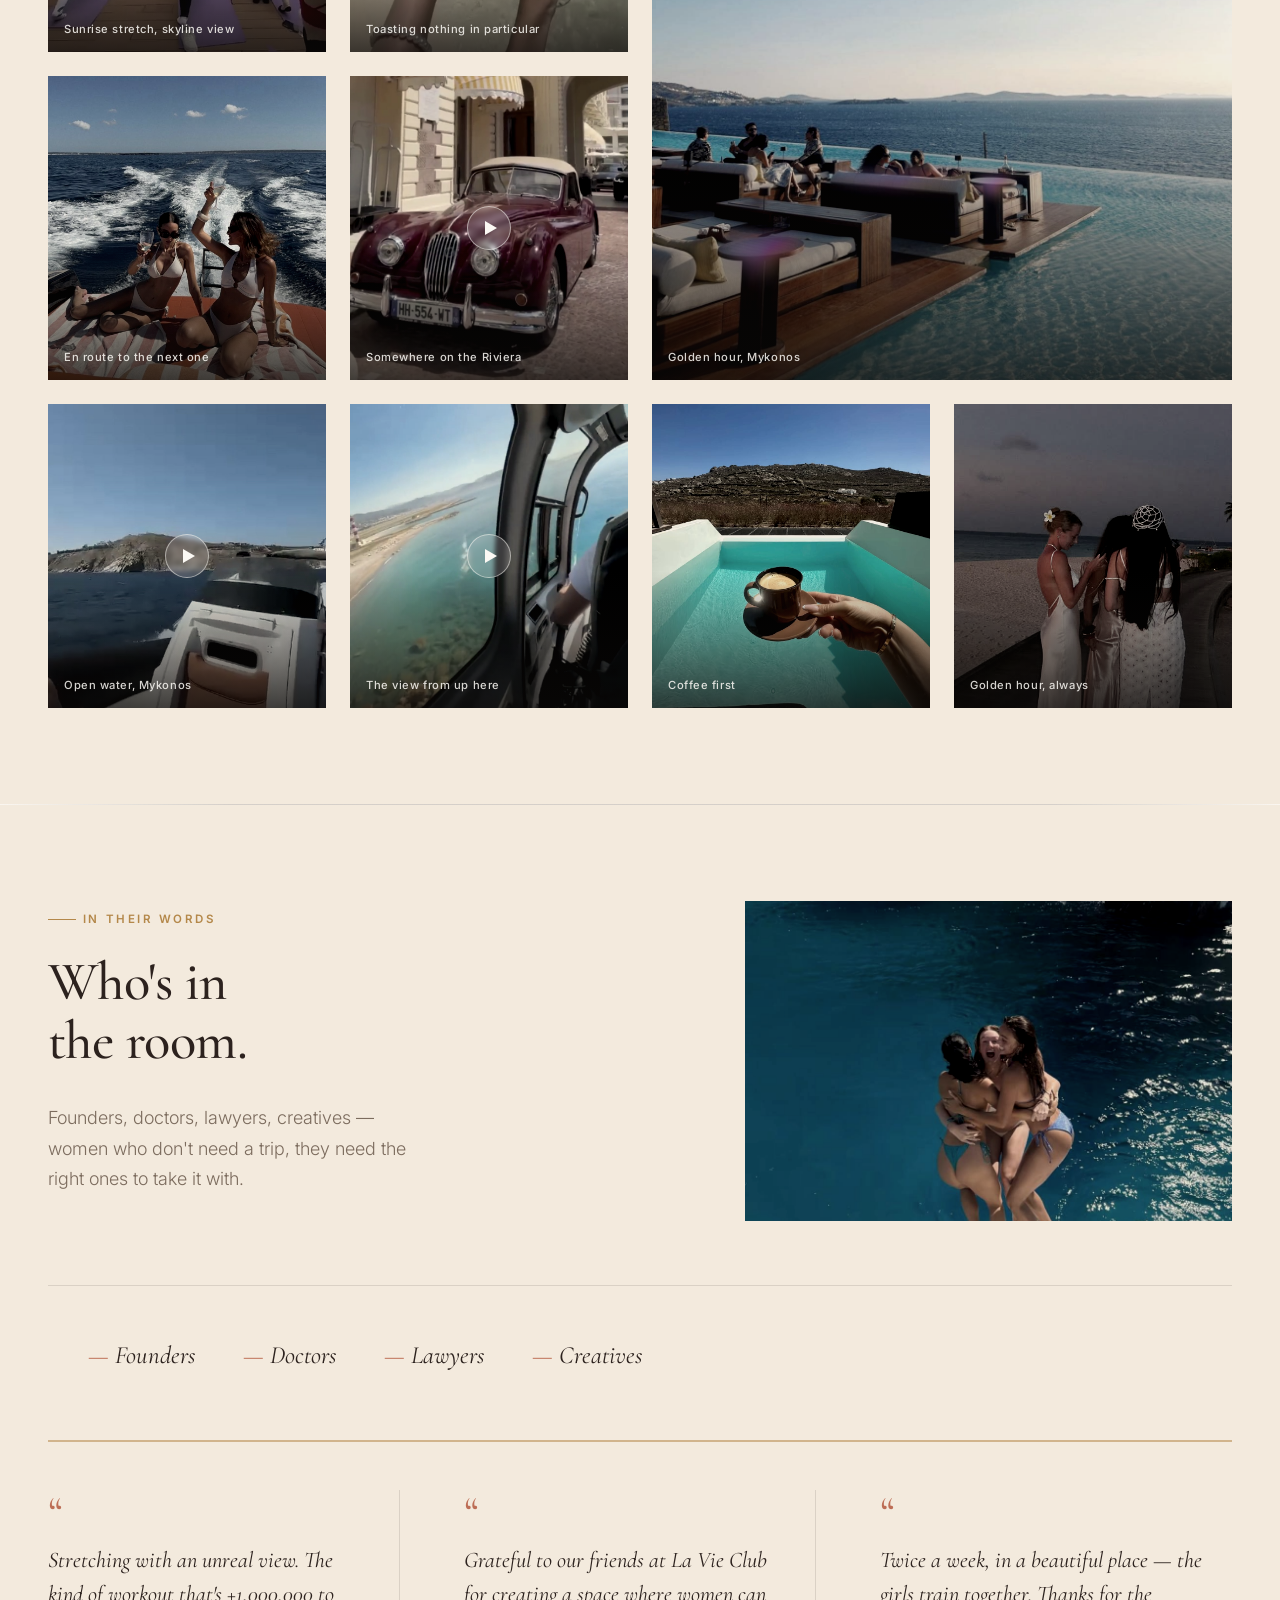
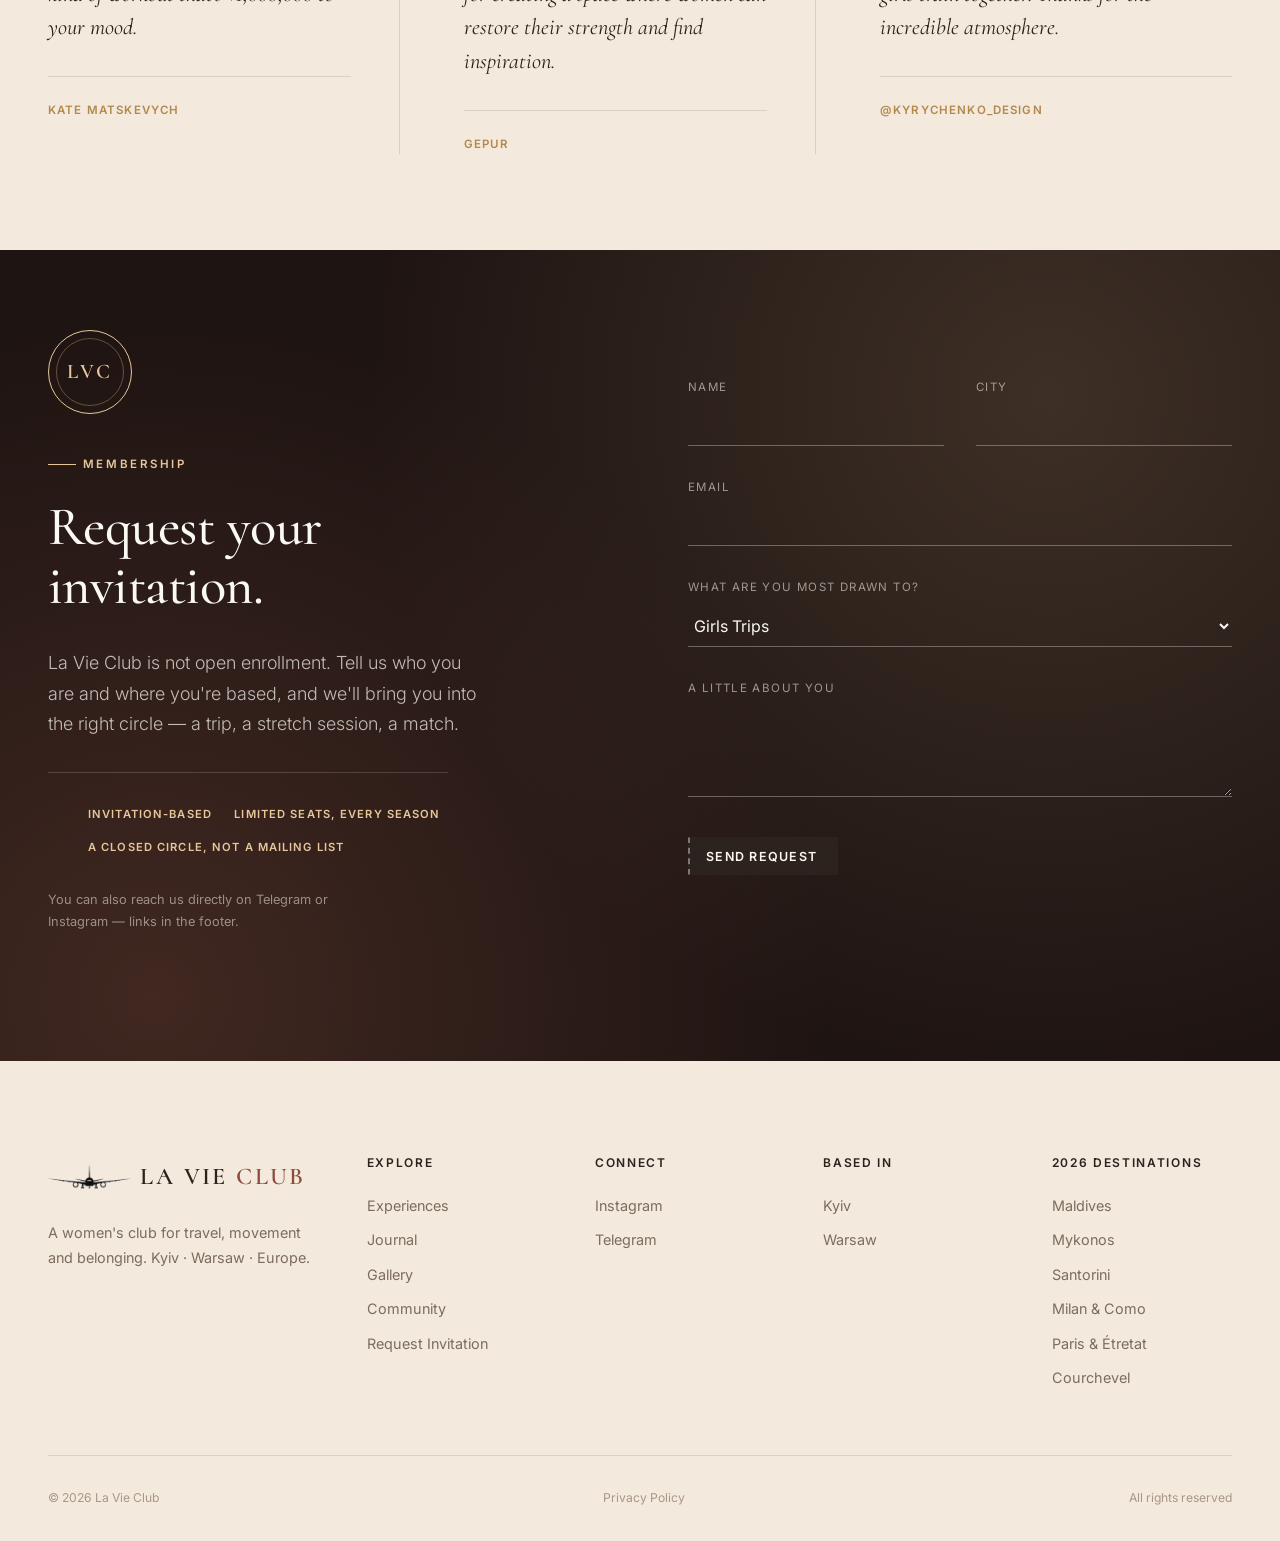
==== commit 1317d7e4: "Crop the Instagram watermark out of the last 3 gallery preview posters Client's own footage, so no r" ====
--- a/index.html
+++ b/index.html
@@ -349,9 +349,9 @@
           <span class="gallery-tag" data-i18n="gallery.cap3">Where we stayed, Mykonos</span>
         </button>
         <button class="gallery-item" data-type="video" data-src="img/video/tennis.mp4" data-caption="gallery.cap4" type="button">
-          <video muted playsinline preload="metadata" src="img/video/tennis.mp4#t=1"></video>
-          <span class="gallery-play" aria-hidden="true"></span>
-          <span class="gallery-tag" data-i18n="gallery.cap4">Match point</span>
+          <img class="real-photo" loading="lazy" decoding="async" src="img/gallery-poster-tennis.jpg" alt="">
+          <span class="gallery-play" aria-hidden="true"></span>
+          <span class="gallery-tag" data-i18n="gallery.cap4">Wheels up</span>
         </button>
         <button class="gallery-item" data-type="photo" data-src="img/moment-flatlay.jpg" data-caption="gallery.cap5" type="button">
           <img class="real-photo" loading="lazy" decoding="async" src="img/moment-flatlay.jpg" alt="" data-i18n-alt="gallery.alt5">
@@ -376,7 +376,7 @@
           <span class="gallery-tag" data-i18n="gallery.cap9">En route to the next one</span>
         </button>
         <button class="gallery-item" data-type="video" data-src="img/video/terrace.mp4" data-caption="gallery.cap10" type="button">
-          <video muted playsinline preload="metadata" src="img/video/terrace.mp4#t=1"></video>
+          <img class="real-photo" loading="lazy" decoding="async" src="img/gallery-poster-terrace.jpg" alt="">
           <span class="gallery-play" aria-hidden="true"></span>
           <span class="gallery-tag" data-i18n="gallery.cap10">Somewhere on the Riviera</span>
         </button>
@@ -386,7 +386,7 @@
           <span class="gallery-tag" data-i18n="gallery.cap11">Open water, Mykonos</span>
         </button>
         <button class="gallery-item" data-type="video" data-src="img/video/helicopter-pov.mp4" data-caption="gallery.cap12" type="button">
-          <video muted playsinline preload="metadata" src="img/video/helicopter-pov.mp4#t=1"></video>
+          <img class="real-photo" loading="lazy" decoding="async" src="img/gallery-poster-helicopter-pov.jpg" alt="">
           <span class="gallery-play" aria-hidden="true"></span>
           <span class="gallery-tag" data-i18n="gallery.cap12">The view from up here</span>
         </button>
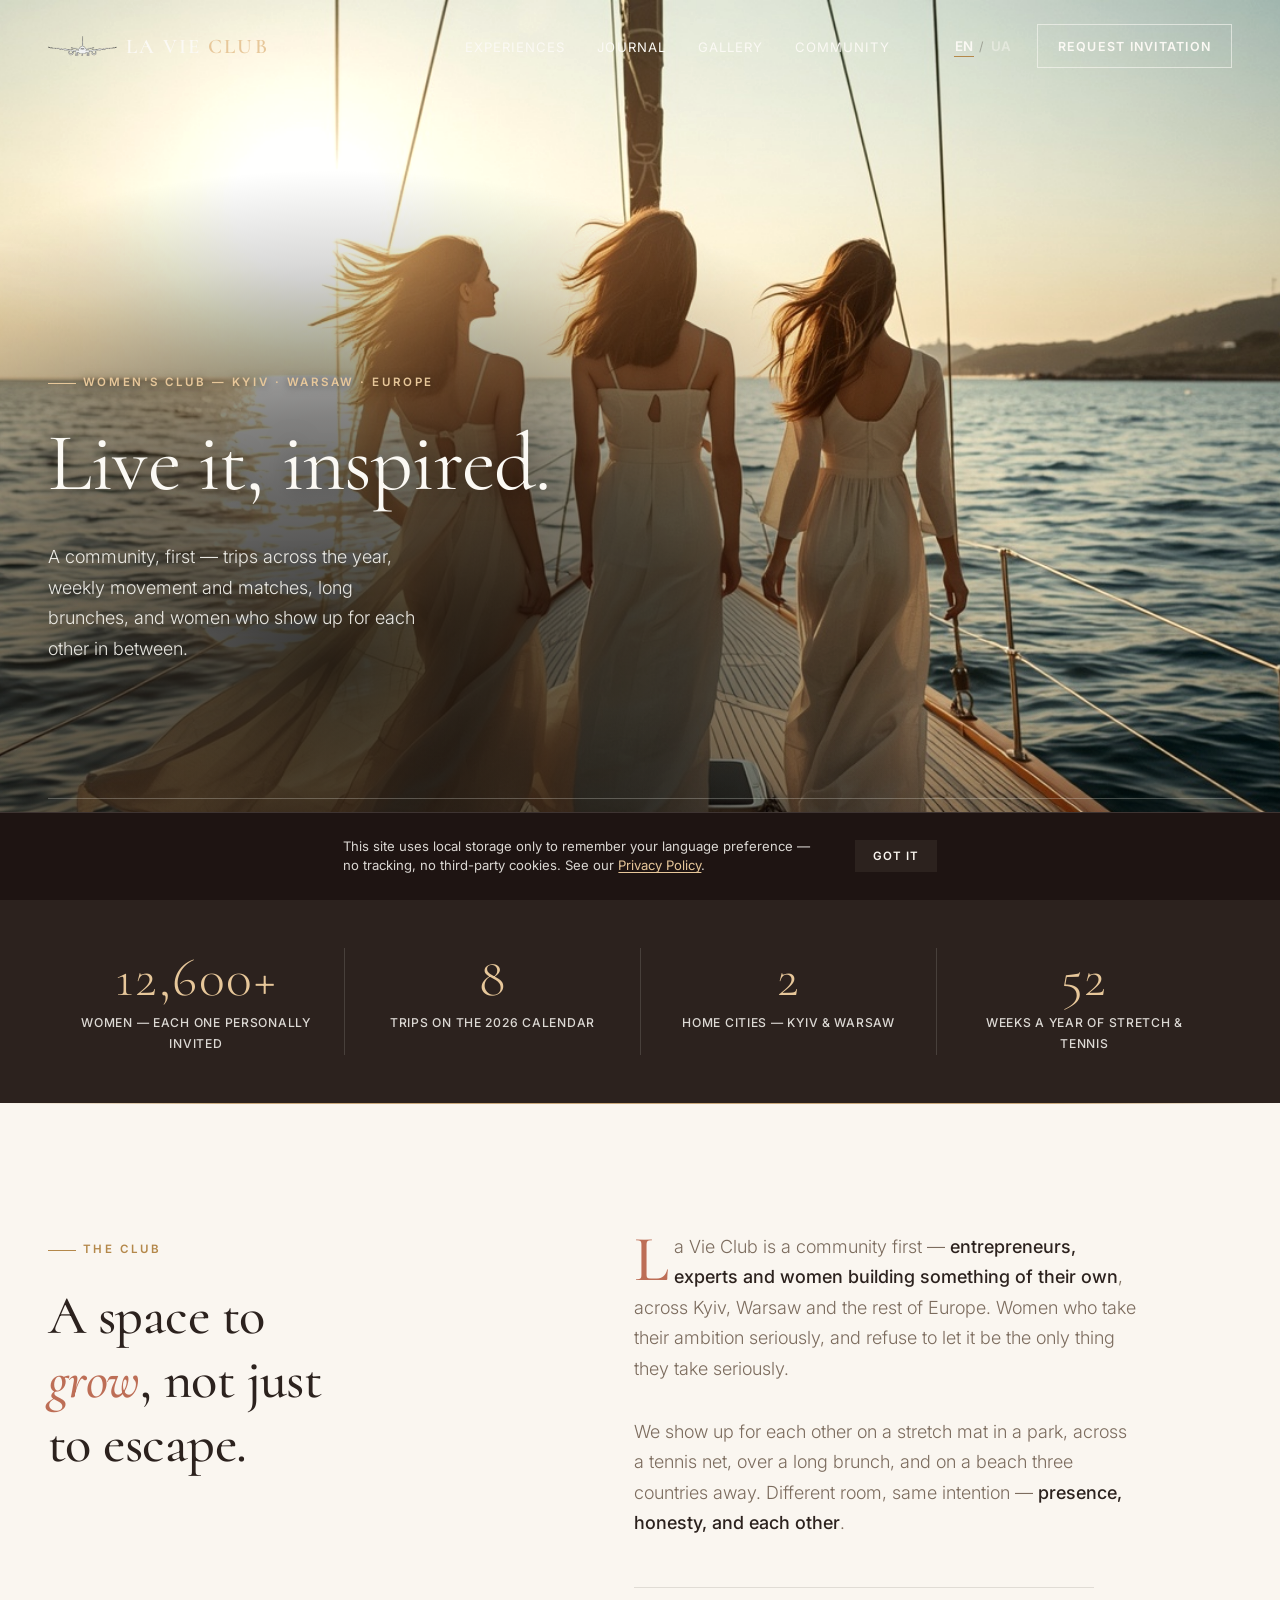
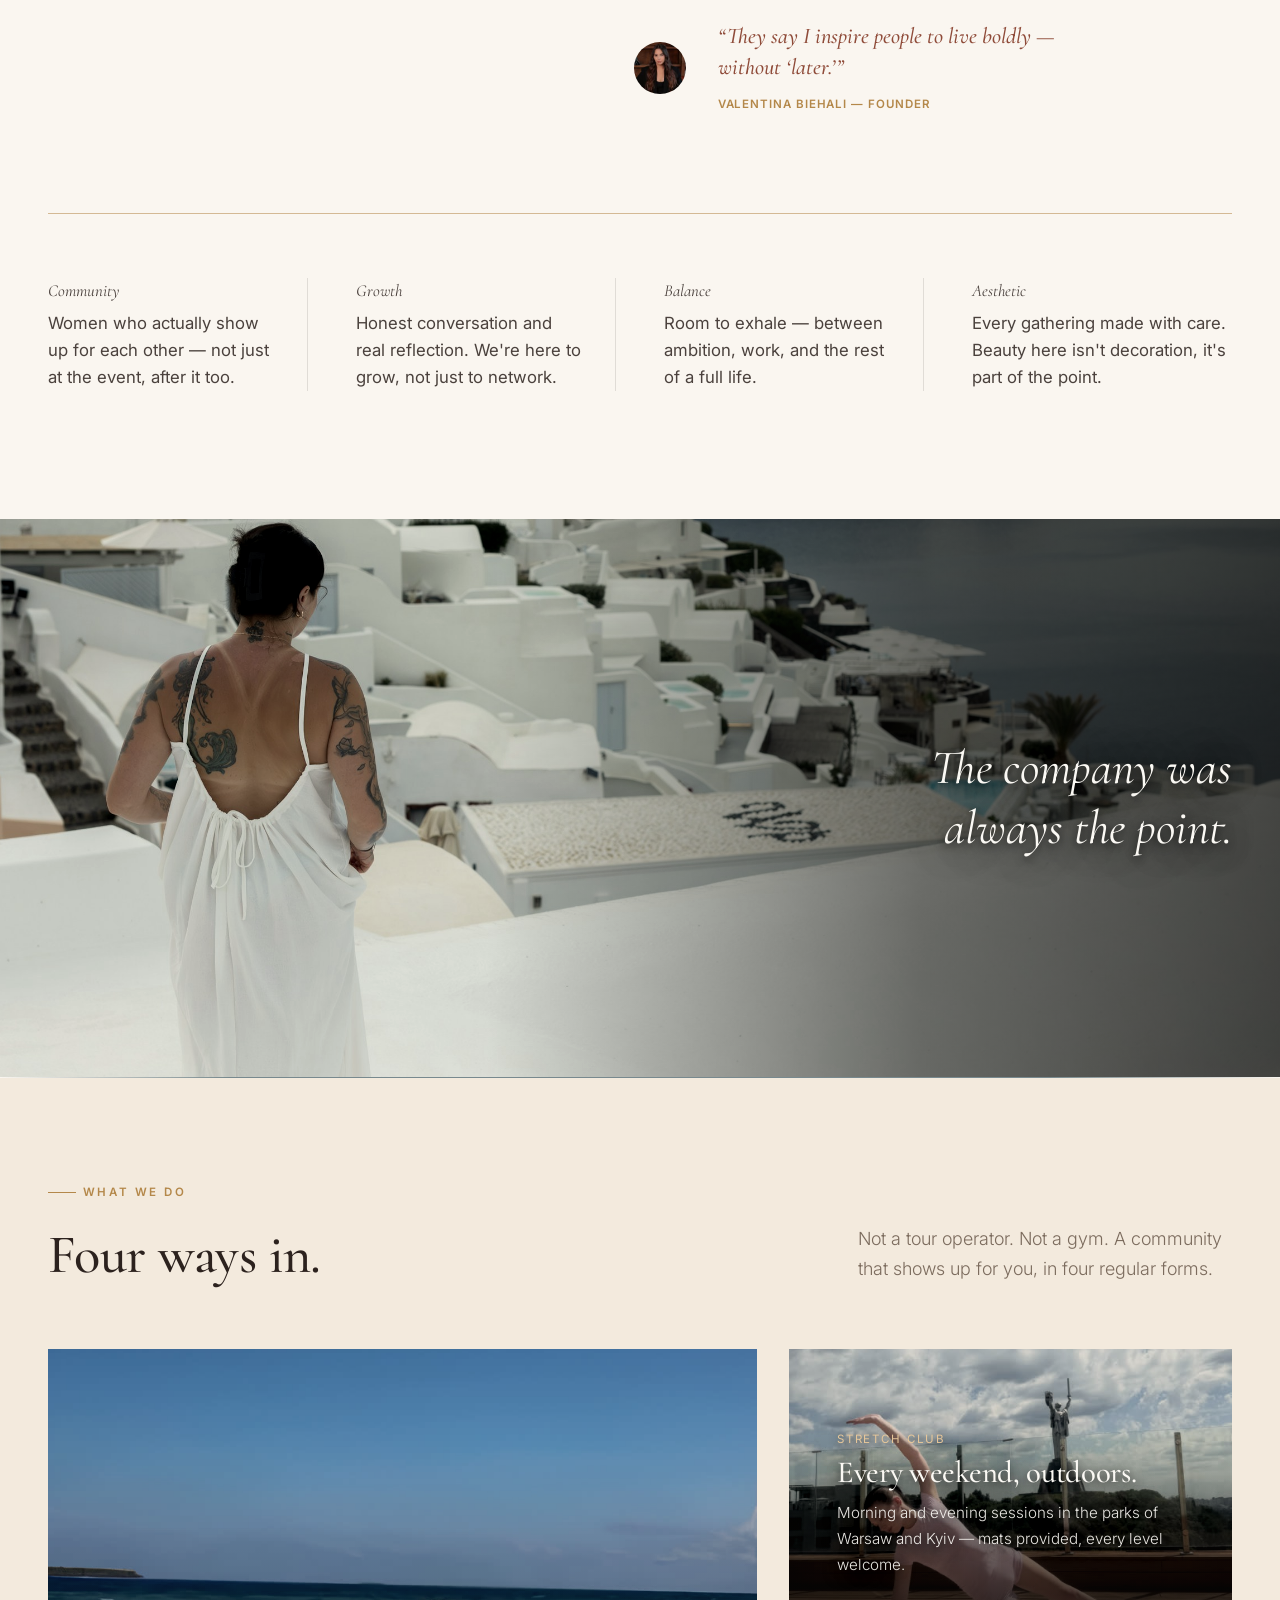
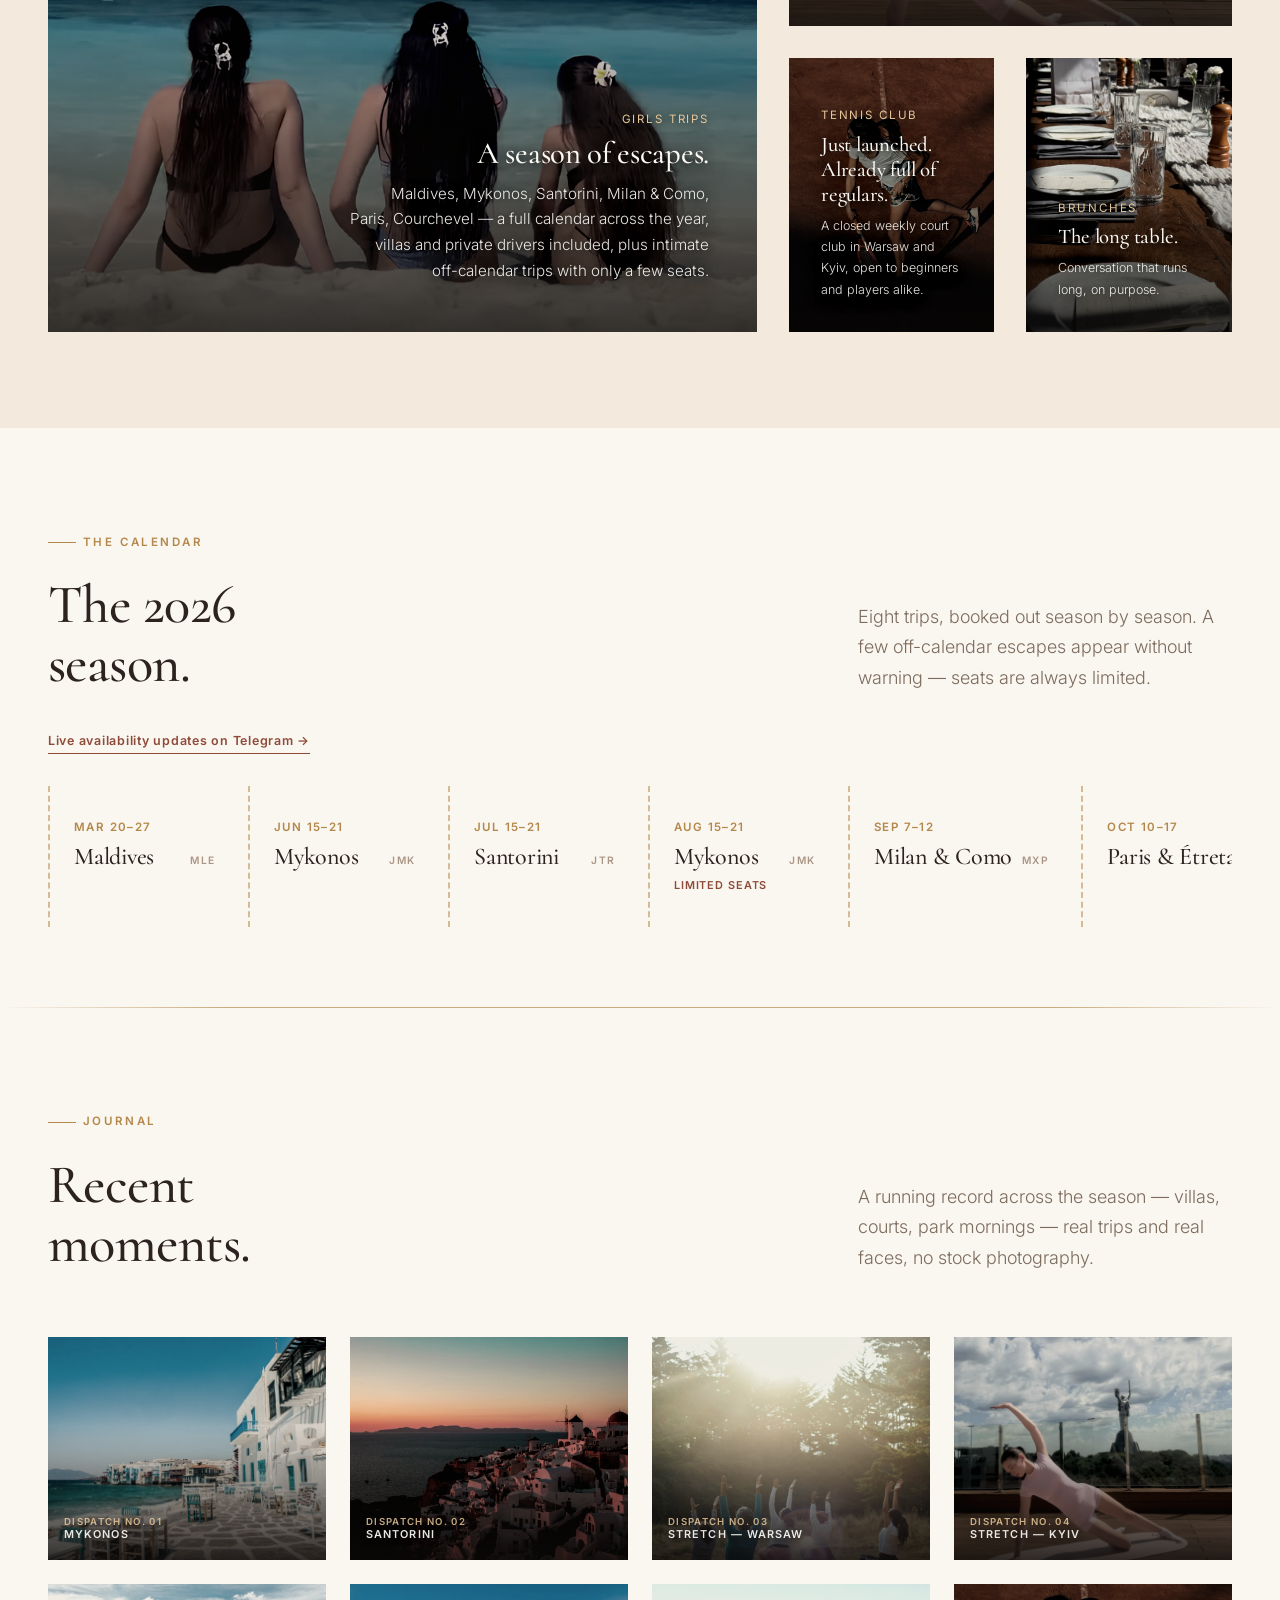
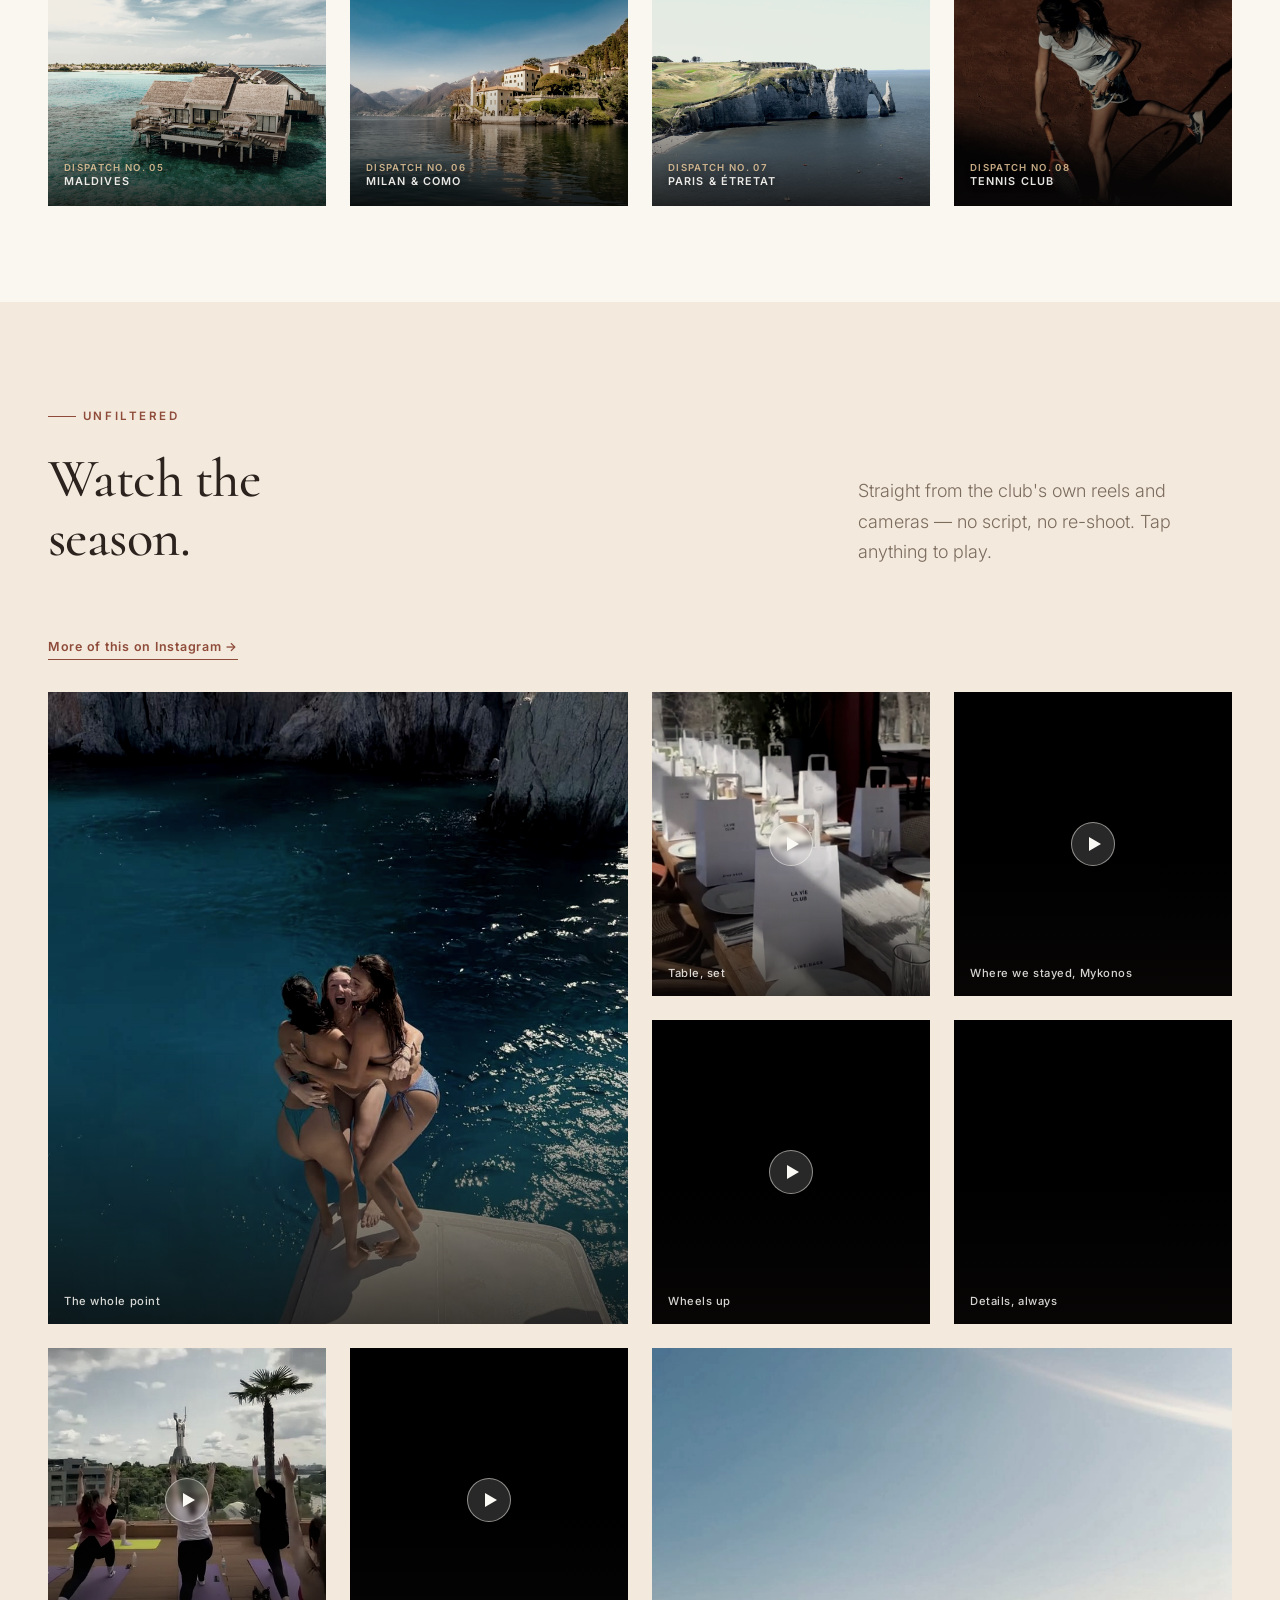
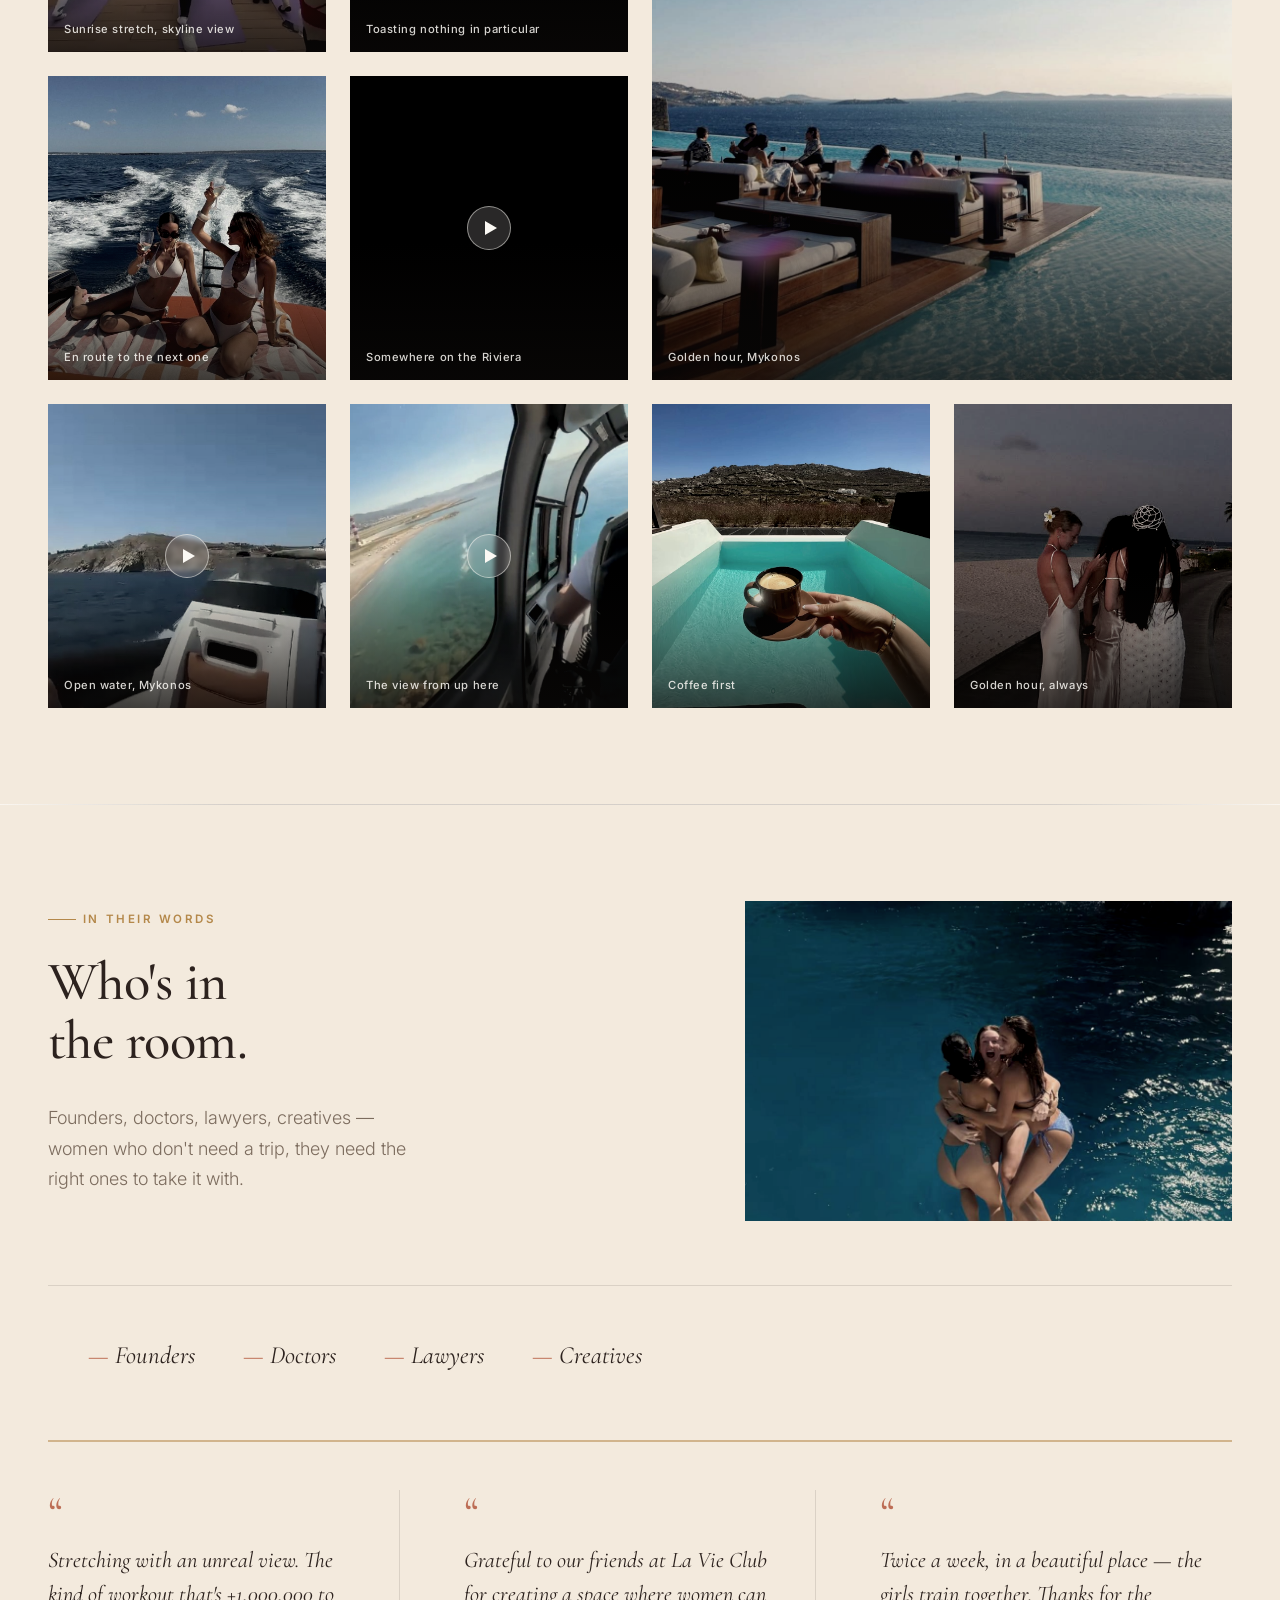
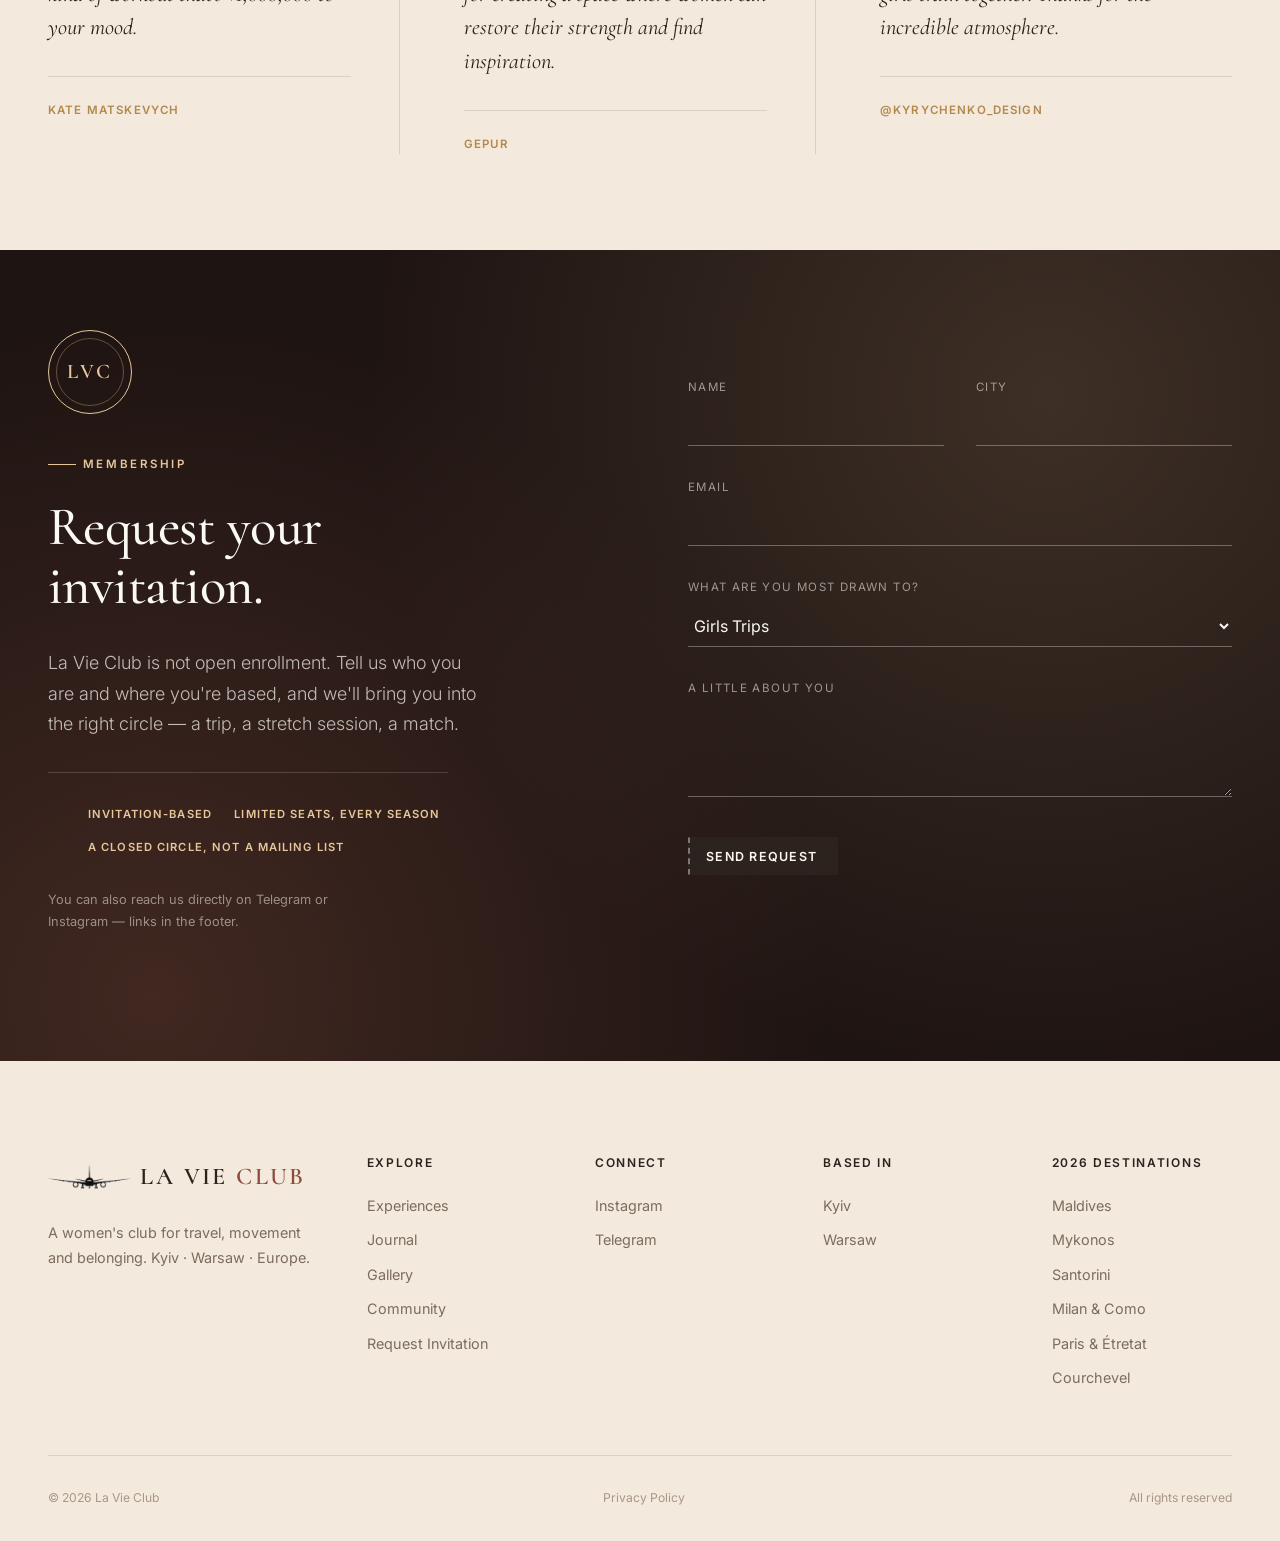
==== commit 9686f23d: "Fix broken link-preview image and point meta URLs at the real live domain Final pass before sending " ====
--- a/index.html
+++ b/index.html
@@ -8,17 +8,17 @@
 <meta name="description" content="La Vie Club is a private women's club for ambitious, style-conscious women across Kyiv, Warsaw and Europe — girls trips to Mykonos and the French Riviera, Stretch Club, Tennis Club and brunches. Request your invitation.">
 <meta name="keywords" content="La Vie Club, women's club, girls trip, Mykonos travel, French Riviera trip, Stretch Club Warsaw, women's community Kyiv, women's travel club Europe">
 <meta name="author" content="La Vie Club">
-<link rel="canonical" href="https://lavieclub.com/">
+<link rel="canonical" href="https://blackveil-studio.github.io/lavie-club/">
 
 <!-- Open Graph -->
 <meta property="og:type" content="website">
 <meta property="og:site_name" content="La Vie Club">
 <meta property="og:title" content="La Vie Club — A Women's Club for Travel, Movement & Belonging">
 <meta property="og:description" content="A private club for ambitious women across Kyiv, Warsaw and Europe. Girls trips, Stretch Club, Tennis Club, brunches — a life worth living, fully.">
-<meta property="og:image" content="https://lavieclub.com/img/og-cover.jpg">
+<meta property="og:image" content="https://blackveil-studio.github.io/lavie-club/img/og-cover.jpg">
 <meta property="og:image:width" content="1200">
 <meta property="og:image:height" content="630">
-<meta property="og:url" content="https://lavieclub.com/">
+<meta property="og:url" content="https://blackveil-studio.github.io/lavie-club/">
 <meta property="og:locale" content="en_US">
 <meta property="og:locale:alternate" content="uk_UA">
 
@@ -26,7 +26,7 @@
 <meta name="twitter:card" content="summary_large_image">
 <meta name="twitter:title" content="La Vie Club — A Women's Club for Travel, Movement & Belonging">
 <meta name="twitter:description" content="A private club for ambitious women across Kyiv, Warsaw and Europe. Girls trips, Stretch Club, Tennis Club, brunches.">
-<meta name="twitter:image" content="https://lavieclub.com/img/og-cover.jpg">
+<meta name="twitter:image" content="https://blackveil-studio.github.io/lavie-club/img/og-cover.jpg">
 
 <link rel="icon" type="image/png" href="img/favicon.png">
 
@@ -43,9 +43,9 @@
   "@context": "https://schema.org",
   "@type": "Organization",
   "name": "La Vie Club",
-  "url": "https://lavieclub.com/",
-  "logo": "https://lavieclub.com/img/favicon.png",
-  "image": "https://lavieclub.com/img/og-cover.jpg",
+  "url": "https://blackveil-studio.github.io/lavie-club/",
+  "logo": "https://blackveil-studio.github.io/lavie-club/img/favicon.png",
+  "image": "https://blackveil-studio.github.io/lavie-club/img/og-cover.jpg",
   "sameAs": [
     "https://www.instagram.com/lavie__club/",
     "https://t.me/lavietravel"
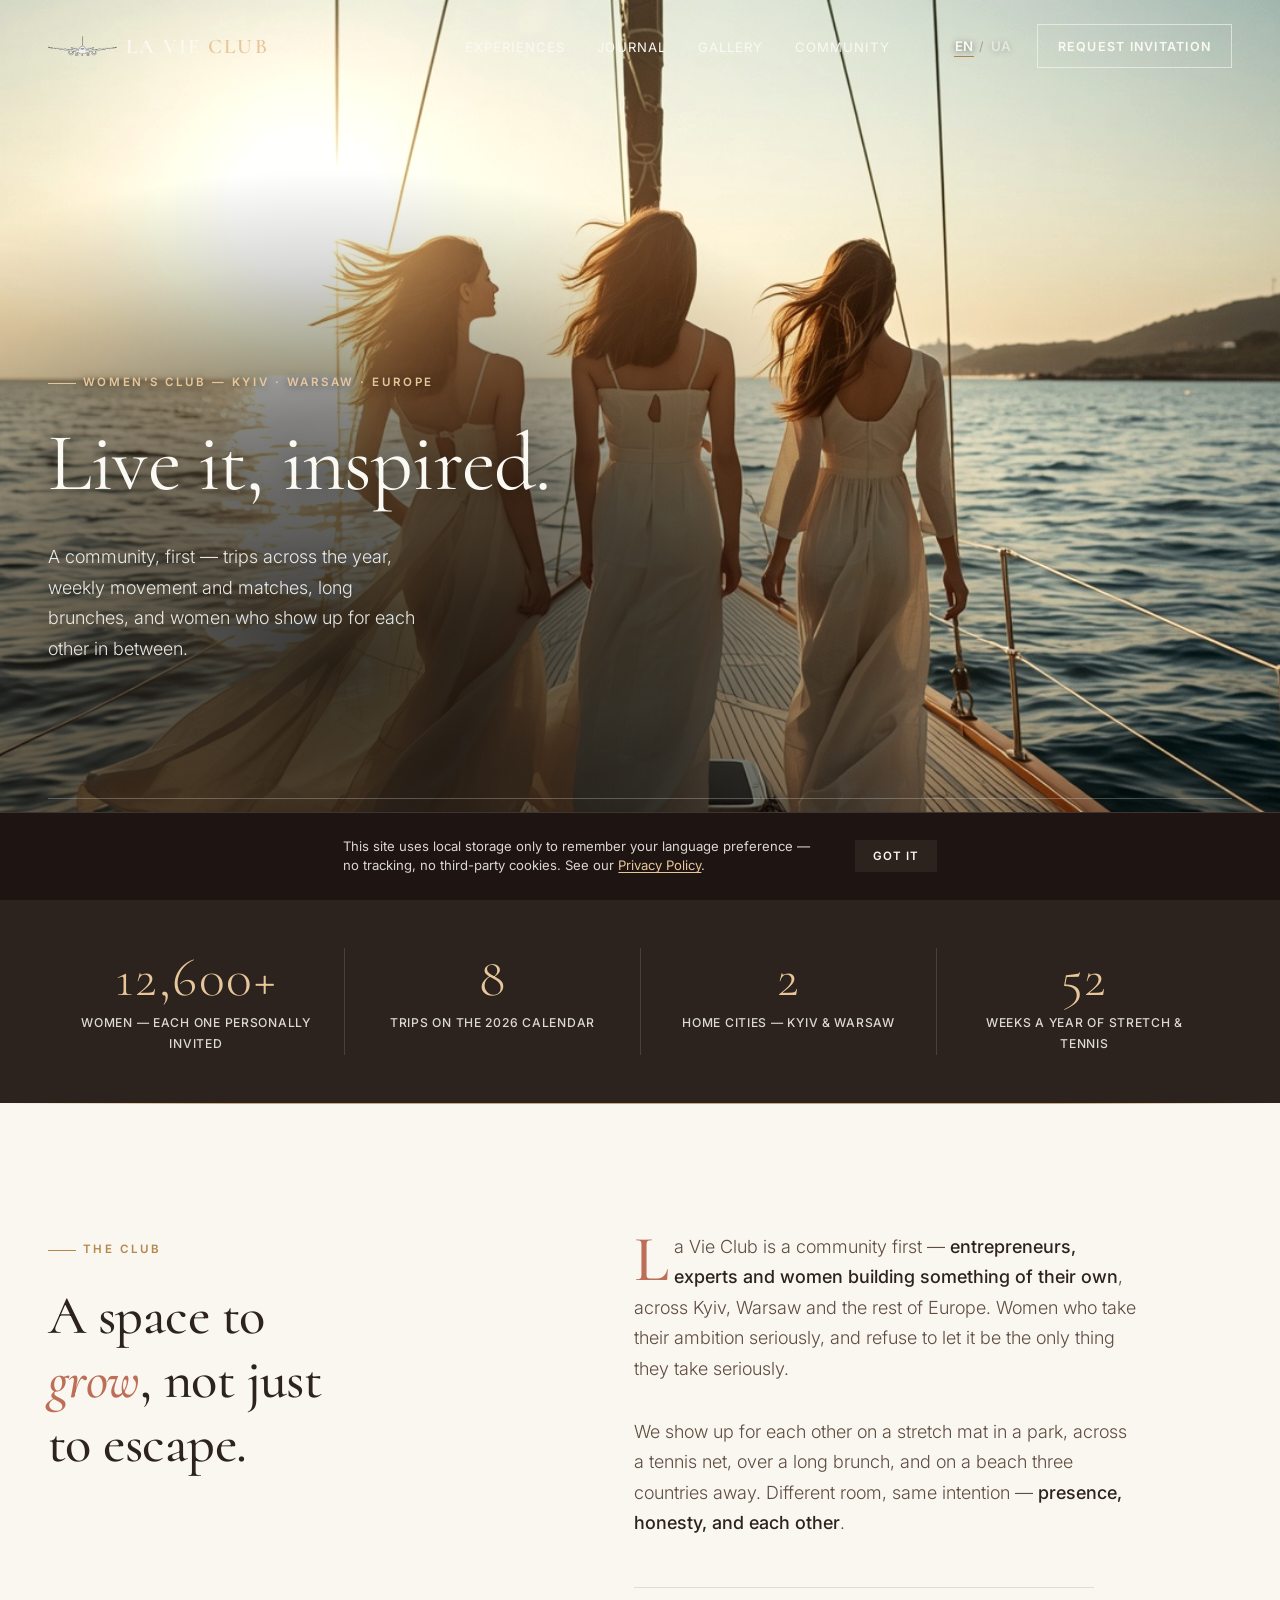
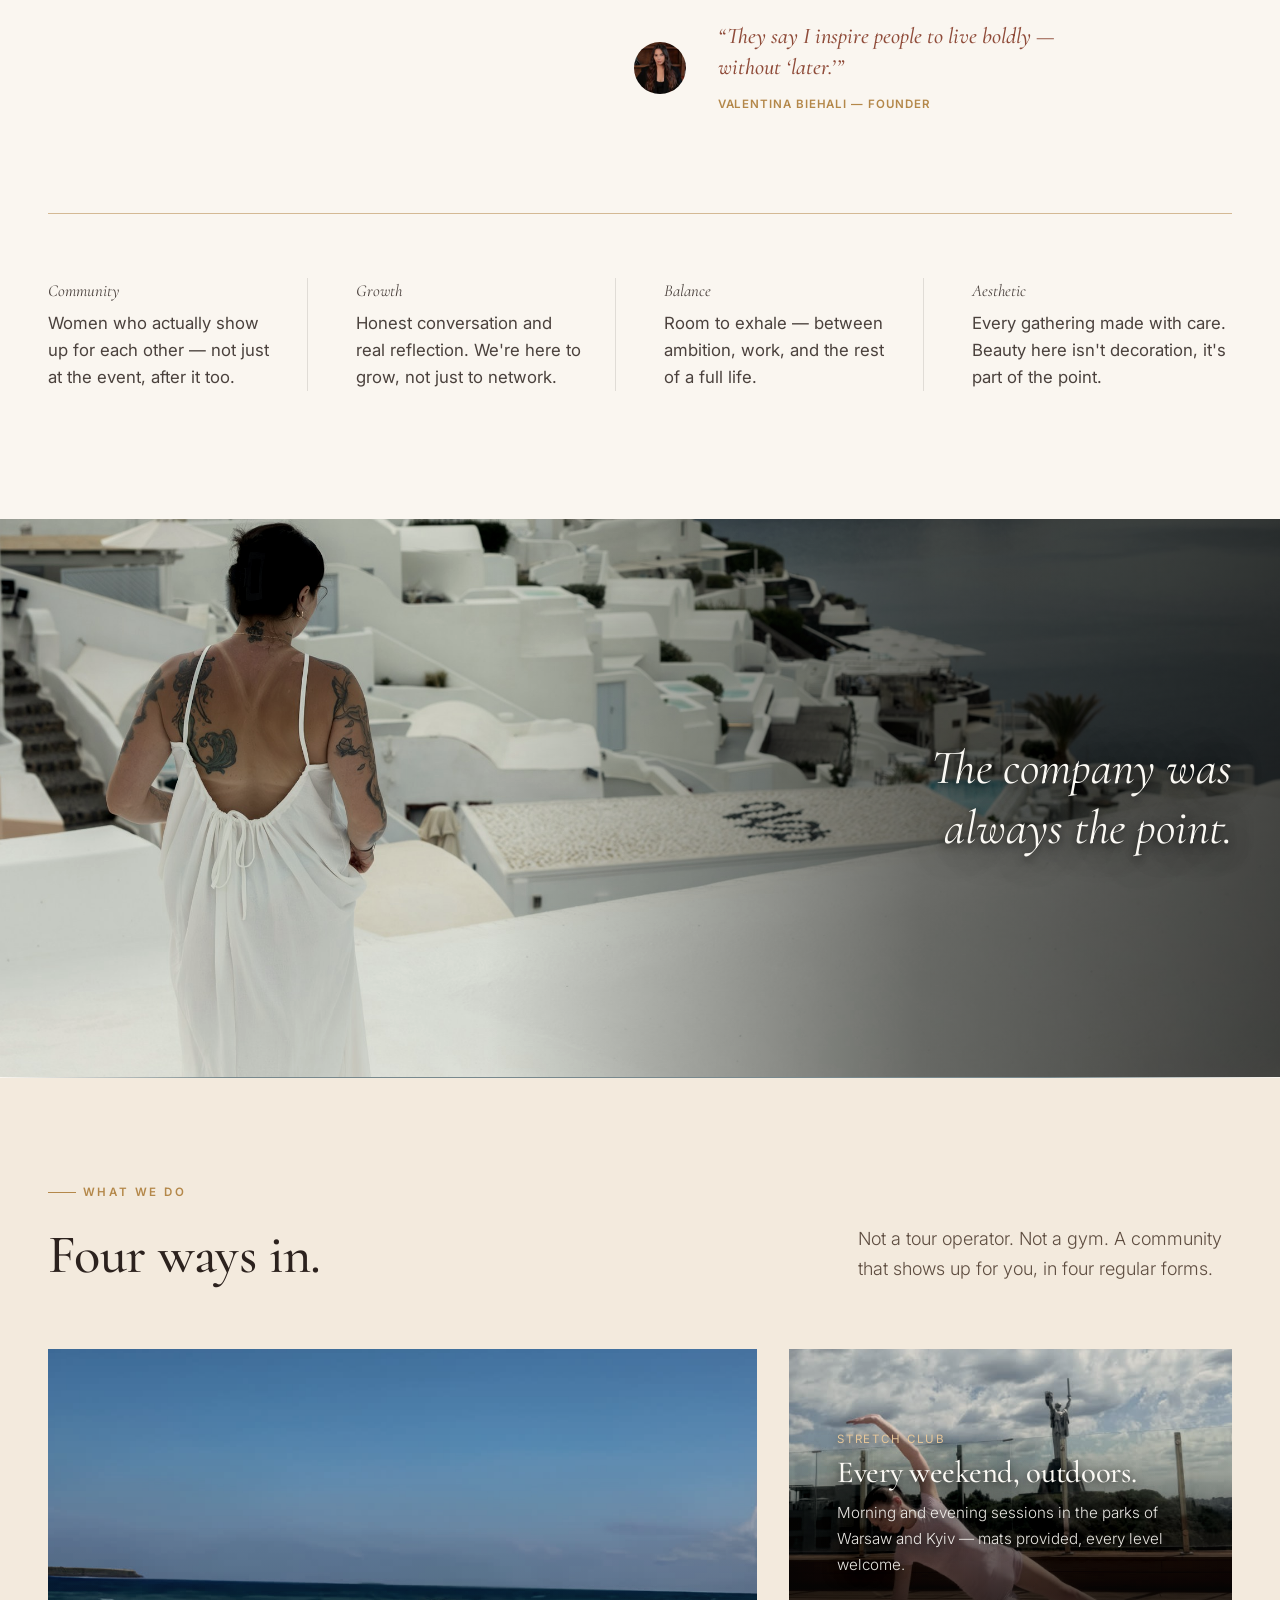
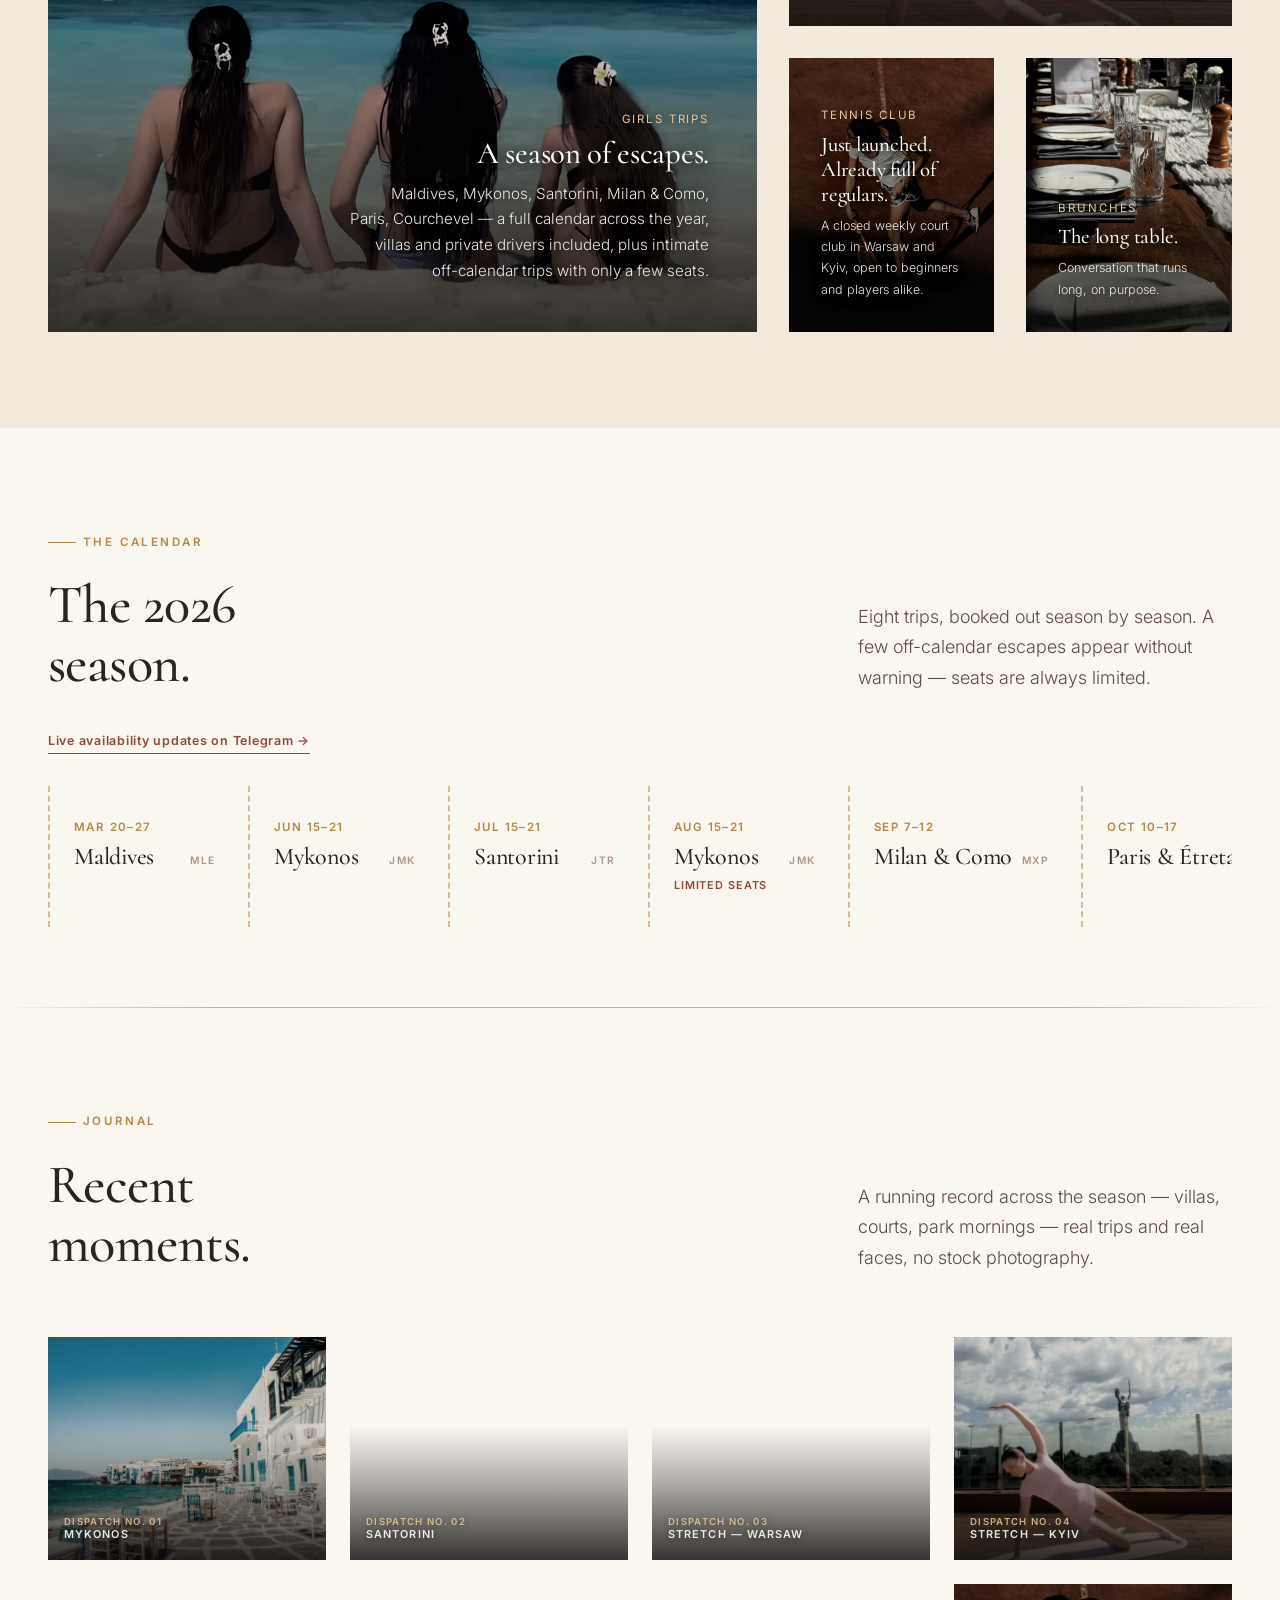
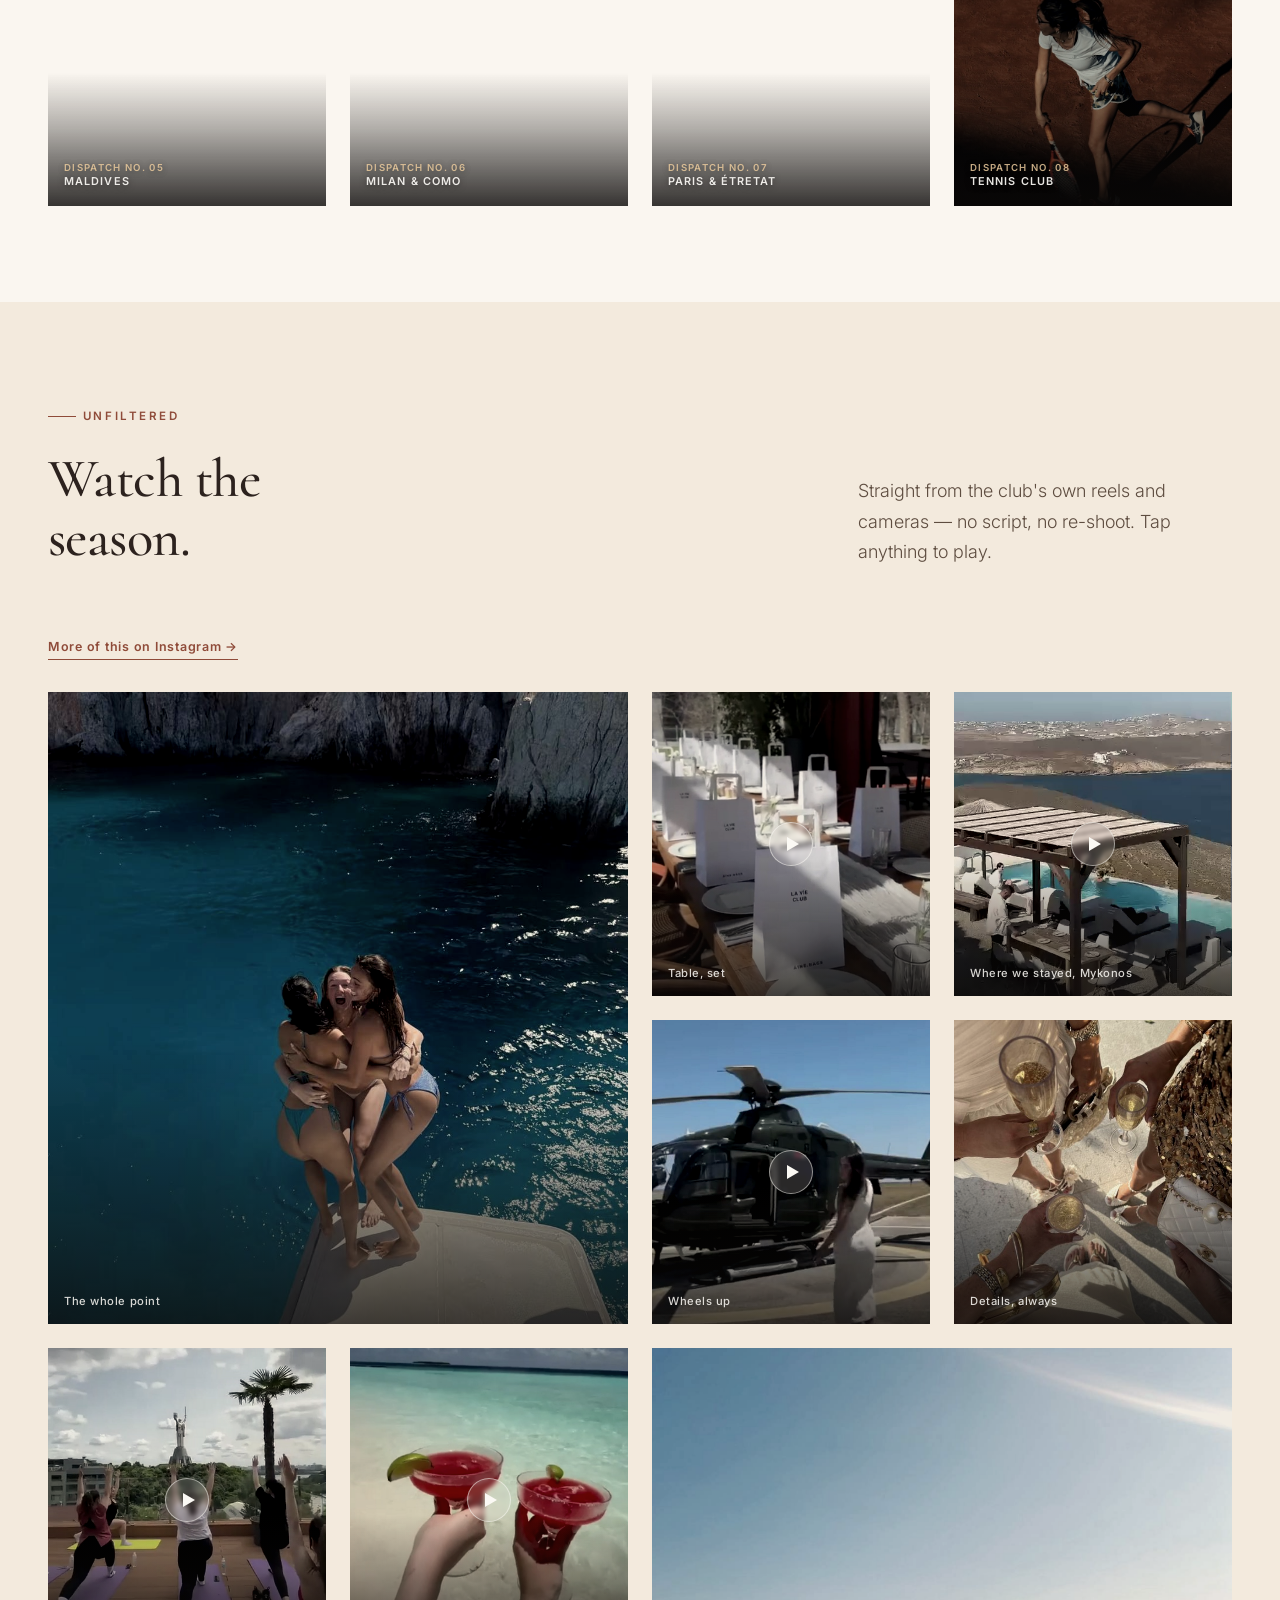
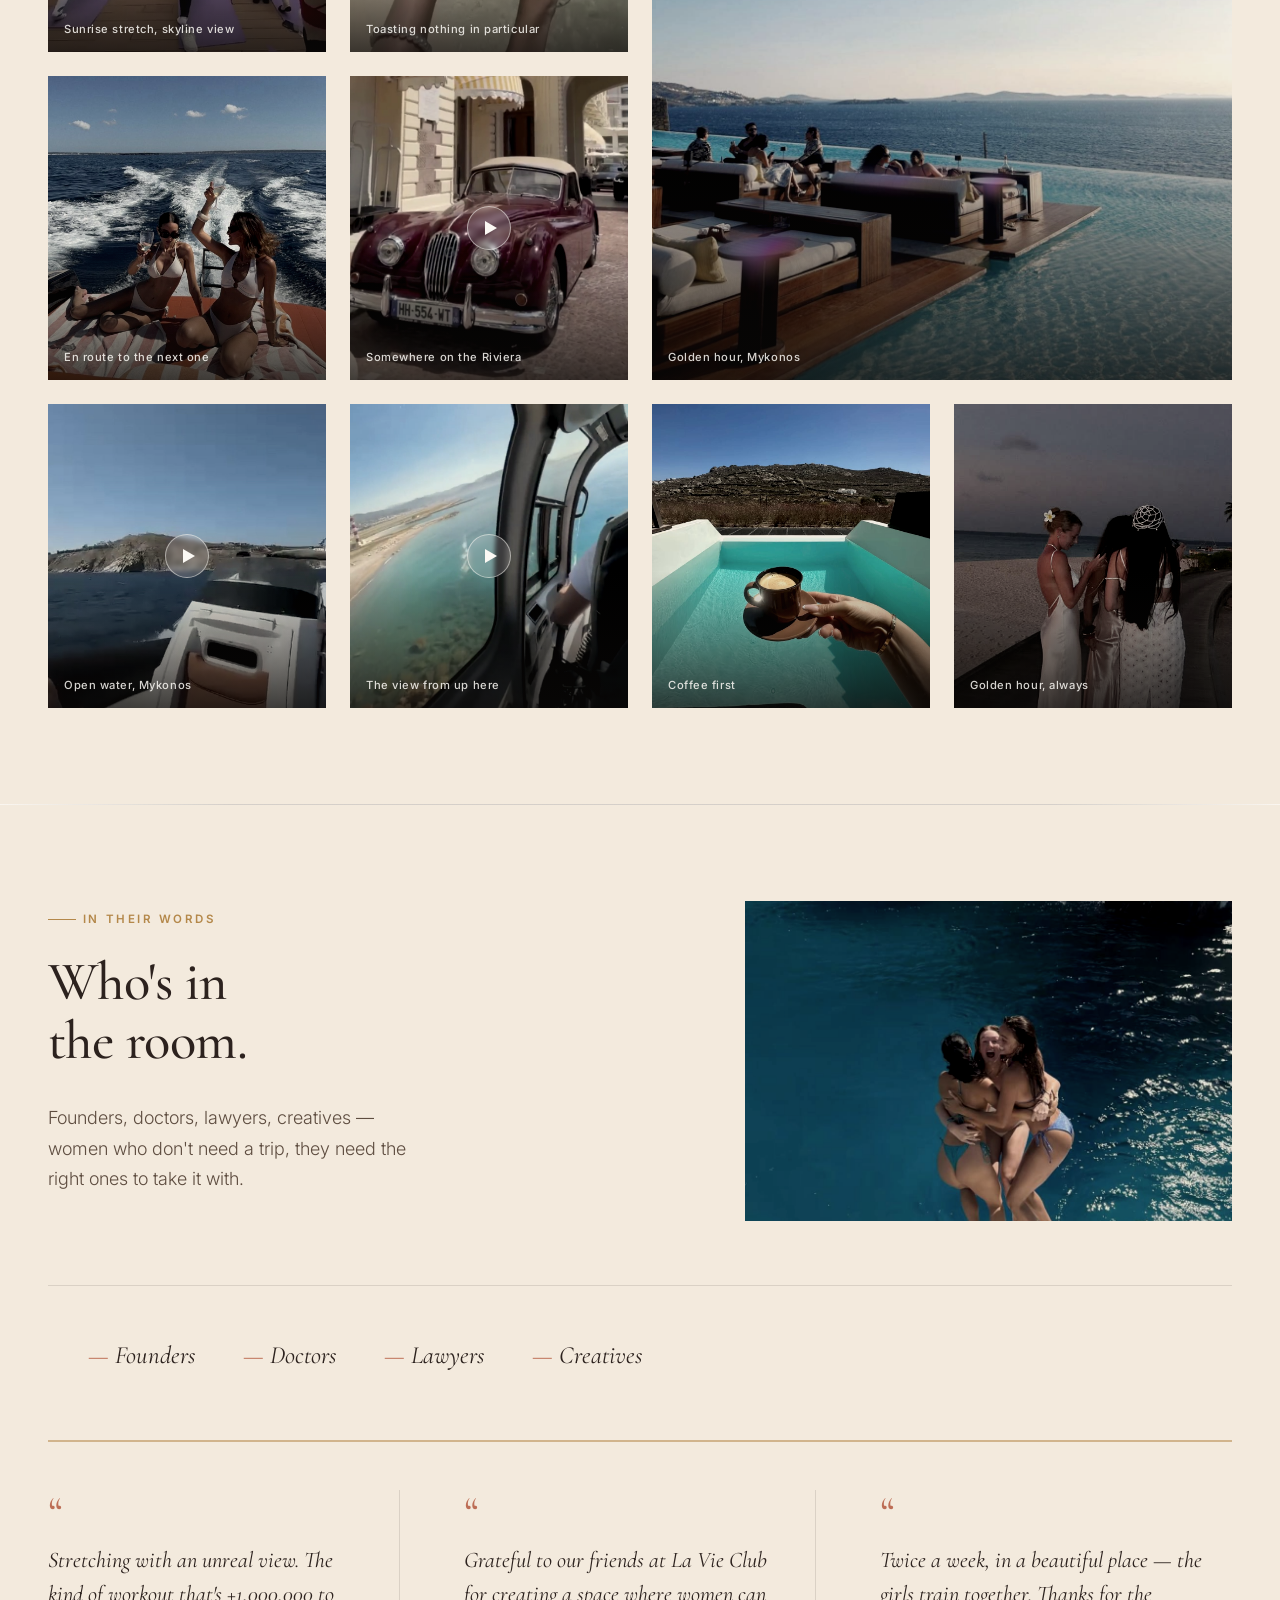
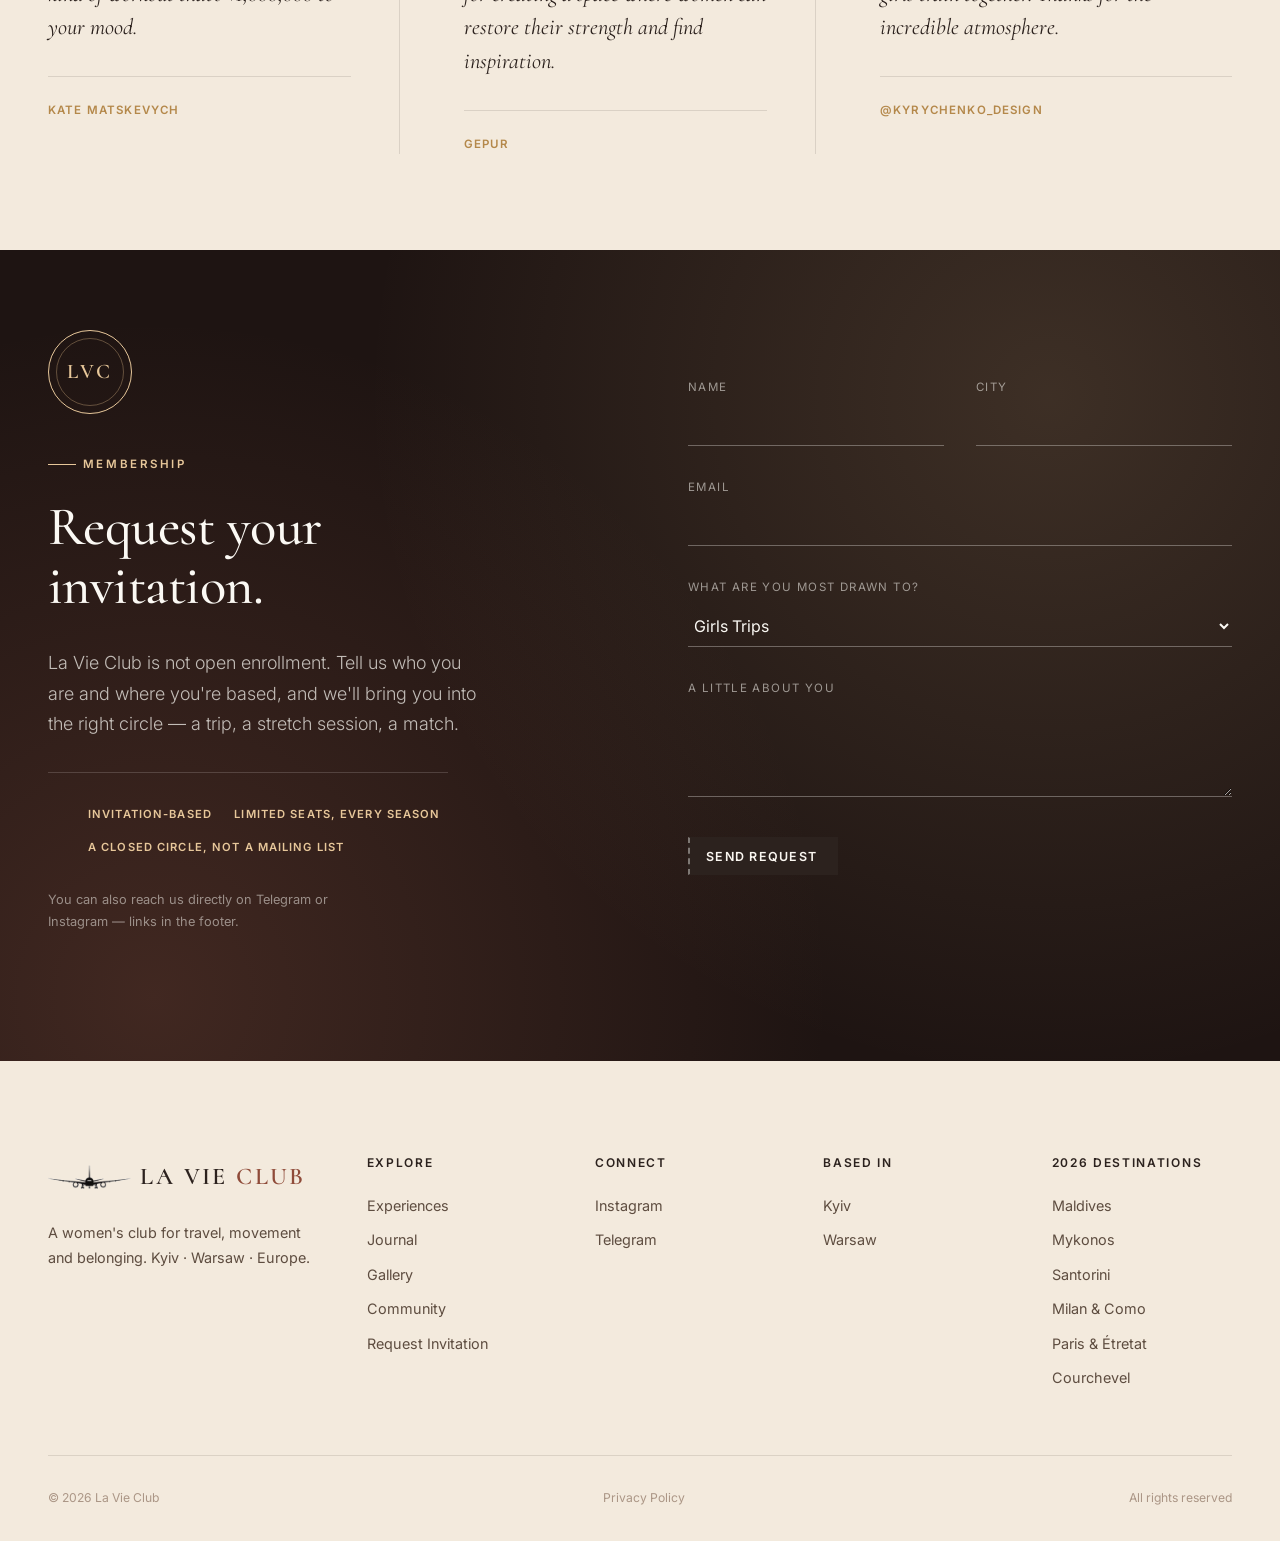
==== commit c2b041fd: "Fix a batch of mobile-only bugs across the site - Hero video/photo: source is a landscape 16:9 clip " ====
--- a/index.html
+++ b/index.html
@@ -93,6 +93,11 @@
   <a href="#journal" data-i18n="nav.journal">Journal</a>
   <a href="#gallery" data-i18n="nav.gallery">Gallery</a>
   <a href="#community" data-i18n="nav.community">Community</a>
+  <div class="lang-toggle" data-mobile-lang>
+    <button type="button" data-lang="en" class="active">EN</button>
+    <span class="lang-sep">/</span>
+    <button type="button" data-lang="ua">UA</button>
+  </div>
   <a href="#join" class="btn" data-i18n="nav.join">Request Invitation</a>
 </div>
 
--- a/assets/css/style.css
+++ b/assets/css/style.css
@@ -12,7 +12,7 @@
   --surface:     #F3EADD;   /* soft sand — section background */
   --surface-2:   #EADBC7;   /* deeper sand, for cards on surface */
   --ink:         #2C221E;   /* soft coffee-graphite — primary text */
-  --stone:       #7C6C5E;   /* warm taupe — secondary text */
+  --stone:       #5E4D40;   /* warm taupe, darkened for reliable body-text contrast */
   --stone-quiet: #AB9686;   /* faint text, captions on light */
   --rose:        #BD6E56;   /* dusty terracotta-rose — primary accent, warmth */
   --rose-deep:   #8F4B39;   /* deeper rose, hovers/emphasis */
@@ -155,7 +155,7 @@
   border-bottom: 1px solid transparent;
 }
 .site-header.is-scrolled{
-  background: rgba(245,243,236,0.88);
+  background: rgba(245,243,236,0.98);
   backdrop-filter: blur(10px);
   border-bottom-color: var(--line);
   padding-top: var(--space-2);
@@ -189,10 +189,12 @@
 .nav-link{ color: var(--ink); }
 .lang-toggle button{ color: var(--ink); }
 .site-header.is-hero-dark:not(.is-scrolled) .nav-link,
-.site-header.is-hero-dark:not(.is-scrolled) .lang-toggle button{
+.site-header.is-hero-dark:not(.is-scrolled) .lang-toggle button,
+.site-header.is-hero-dark:not(.is-scrolled) .nav-toggle{
   color: #FBF9F4;
 }
 .site-header.is-hero-dark:not(.is-scrolled) .nav-link::after{ background: #FBF9F4; }
+.site-header.is-hero-dark:not(.is-scrolled) .lang-toggle button{ text-shadow: 0 1px 6px rgba(0,0,0,0.5); }
 
 .site-header .btn{ border-color: var(--ink); color: var(--ink); }
 .site-header .btn:hover{ background: var(--ink); color: var(--base); }
@@ -562,6 +564,18 @@
   color: #FBF9F4;
   padding: 0 clamp(1.25rem, 4vw, 3rem) 0 var(--space-4);
   text-shadow: 0 2px 8px rgba(0,0,0,0.7), 0 6px 28px rgba(0,0,0,0.6), 0 0 60px rgba(0,0,0,0.4);
+}
+
+/* Statement on mobile: the desktop gradient/right-aligned text is tuned for
+   a wide landscape crop. On a portrait crop it reads as a stray dark blob —
+   switch to a bottom-anchored vertical gradient like the rest of the site. */
+@media (max-width: 768px){
+  .statement{ min-height: 56vh; align-items: flex-end; }
+  .statement::after{
+    background: linear-gradient(180deg, transparent 35%, rgba(6,5,4,0.55) 72%, rgba(6,5,4,0.8) 100%);
+  }
+  .statement-inner{ justify-content: flex-start; padding-bottom: var(--space-6); }
+  .statement p{ text-align: left; max-width: 100%; padding: 0 clamp(1.25rem, 4vw, 3rem); }
 }
 
 /* ==========================================================================
@@ -1116,7 +1130,8 @@
   .footer-grid{ grid-template-columns: 1fr 1fr 1fr; }
 }
 @media (max-width: 560px){
-  .footer-grid{ grid-template-columns: 1fr; }
+  .footer-grid{ grid-template-columns: 1fr 1fr; column-gap: var(--space-4); row-gap: var(--space-6); }
+  .footer-grid > div:first-child{ grid-column: 1 / -1; }
   .footer-bottom{ flex-direction: column; align-items: flex-start; gap: 0.5em; }
 }
 
@@ -1139,10 +1154,19 @@
   transition: transform var(--dur-m) var(--ease);
 }
 .mobile-nav.is-open{ transform: translateY(0); }
-.mobile-nav a{ font-family: var(--serif); font-size: 2rem; }
-.mobile-nav .btn{ margin-top: var(--space-4); }
+.mobile-nav a:not(.btn){ font-family: var(--serif); font-size: 2rem; }
+.mobile-nav .btn{ margin-top: var(--space-4); font-size: 0.78rem; }
+.mobile-nav .lang-toggle{ margin-top: var(--space-2); font-size: 0.85rem; color: var(--ink); }
 
 @media (min-width: 901px){ .mobile-nav{ display: none; } }
+
+/* Hero video/photo source is a landscape (16:9) clip; on a portrait mobile
+   viewport, object-fit:cover's default center crop shows mostly empty
+   ocean and cuts off the women on the right of frame. Shift the crop
+   window to keep the group in view. */
+@media (max-width: 768px){
+  .hero-video, .hero-photo{ object-position: 68% center; }
+}
 
 /* Section label used across Experiences to mark this is a curated set,
    not a numbered sequence — a plain divider, not enumeration. */
